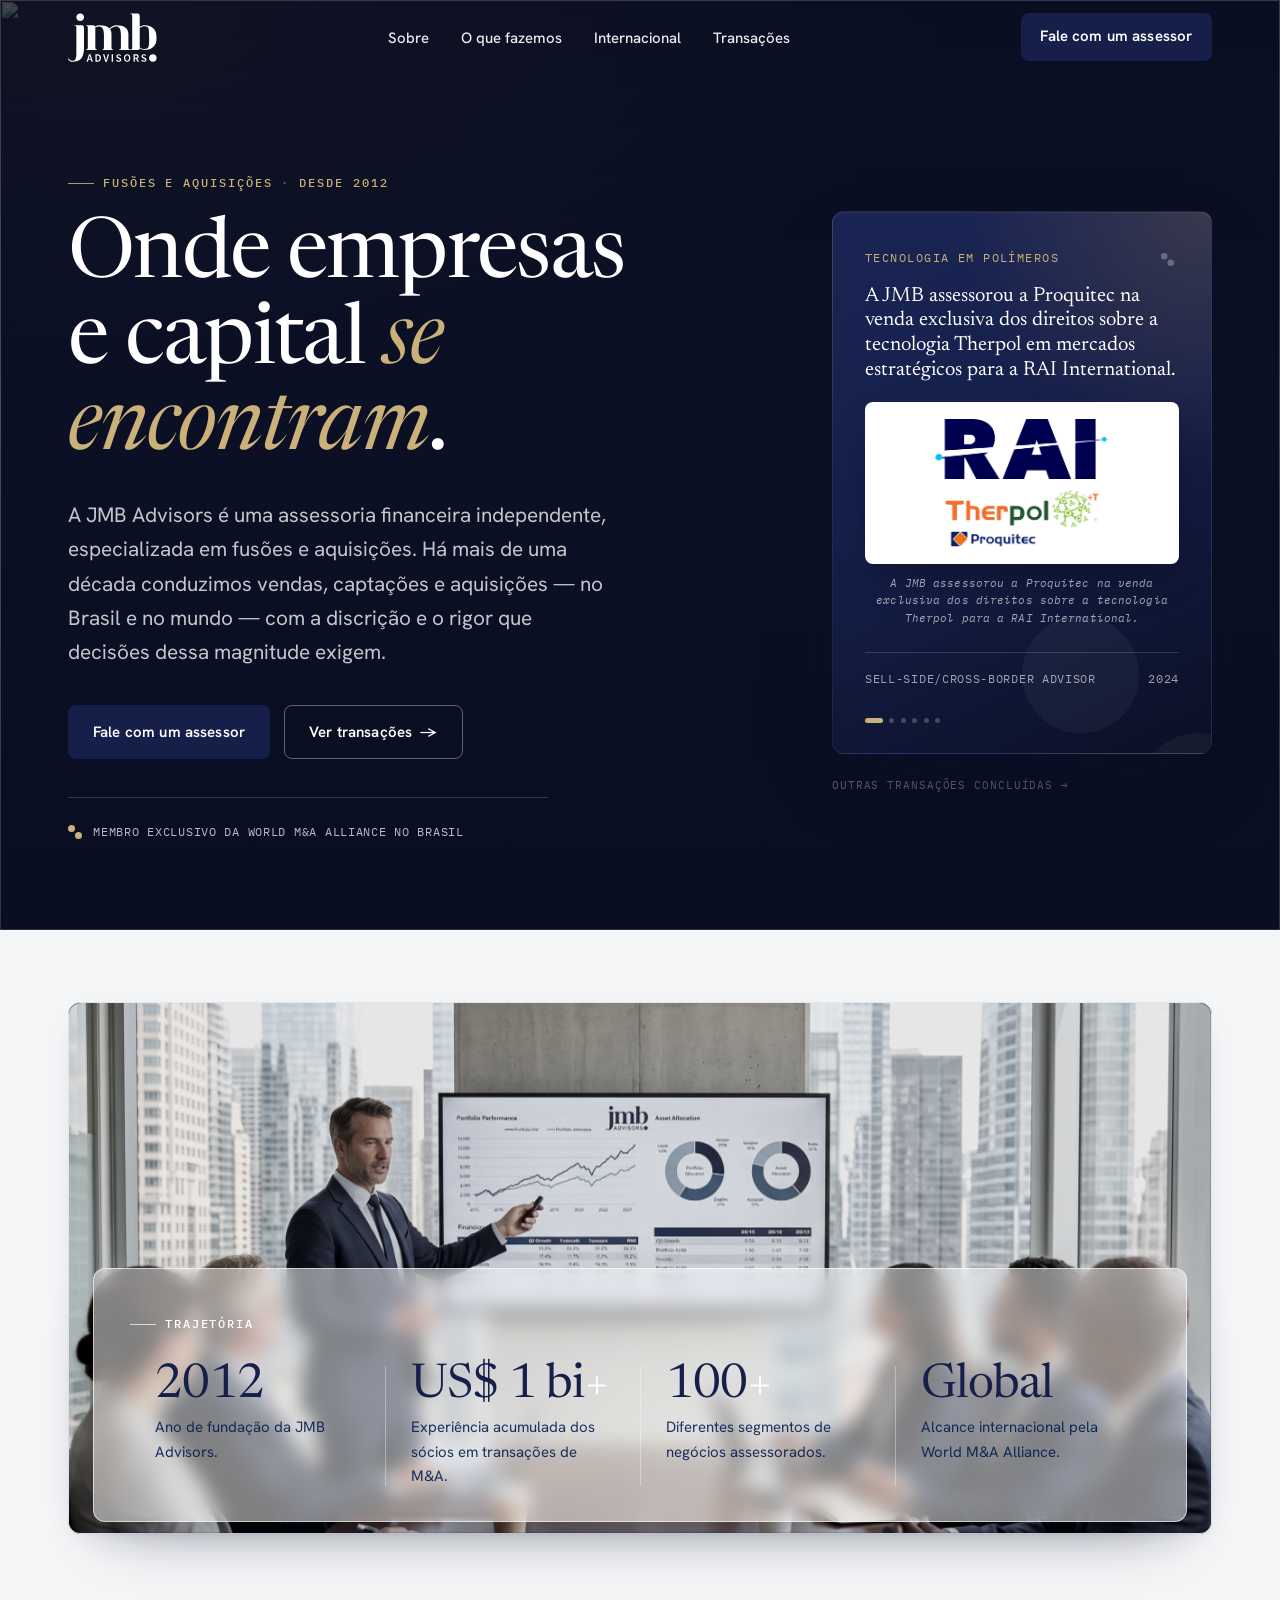
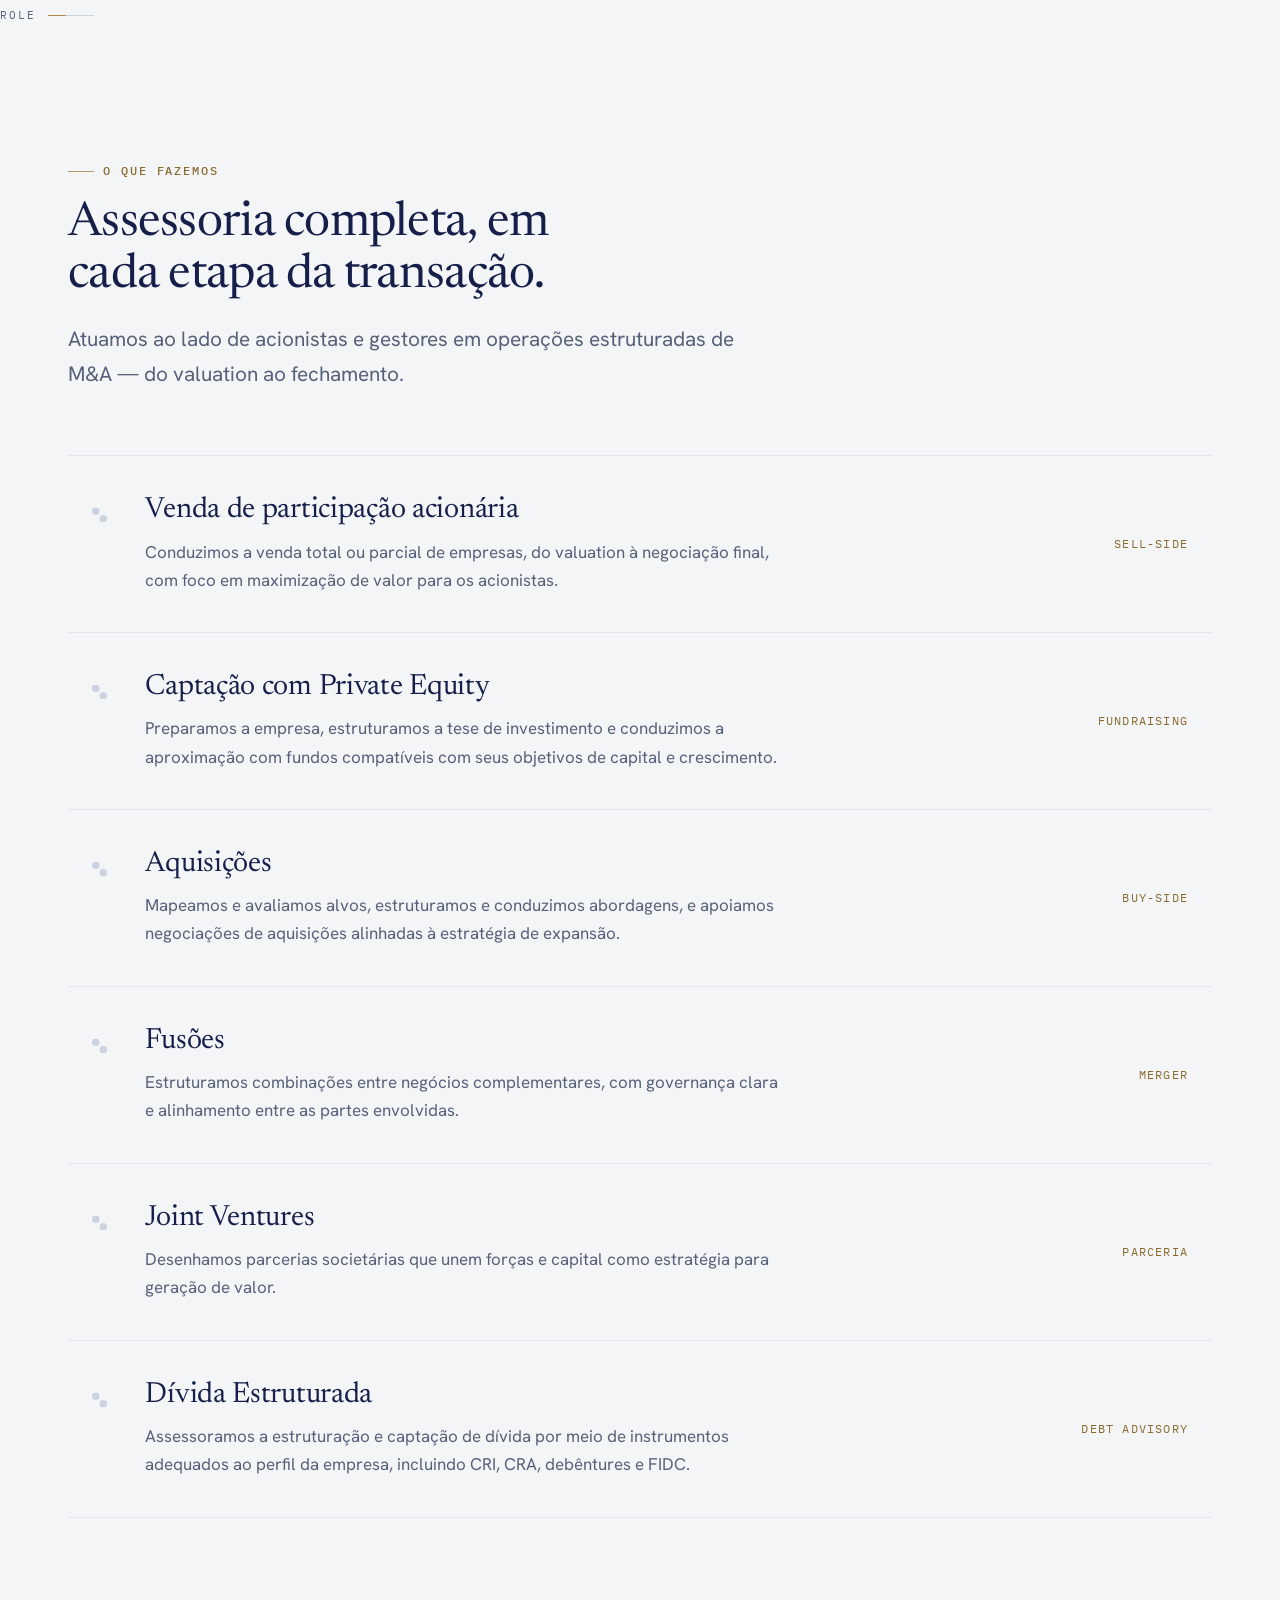
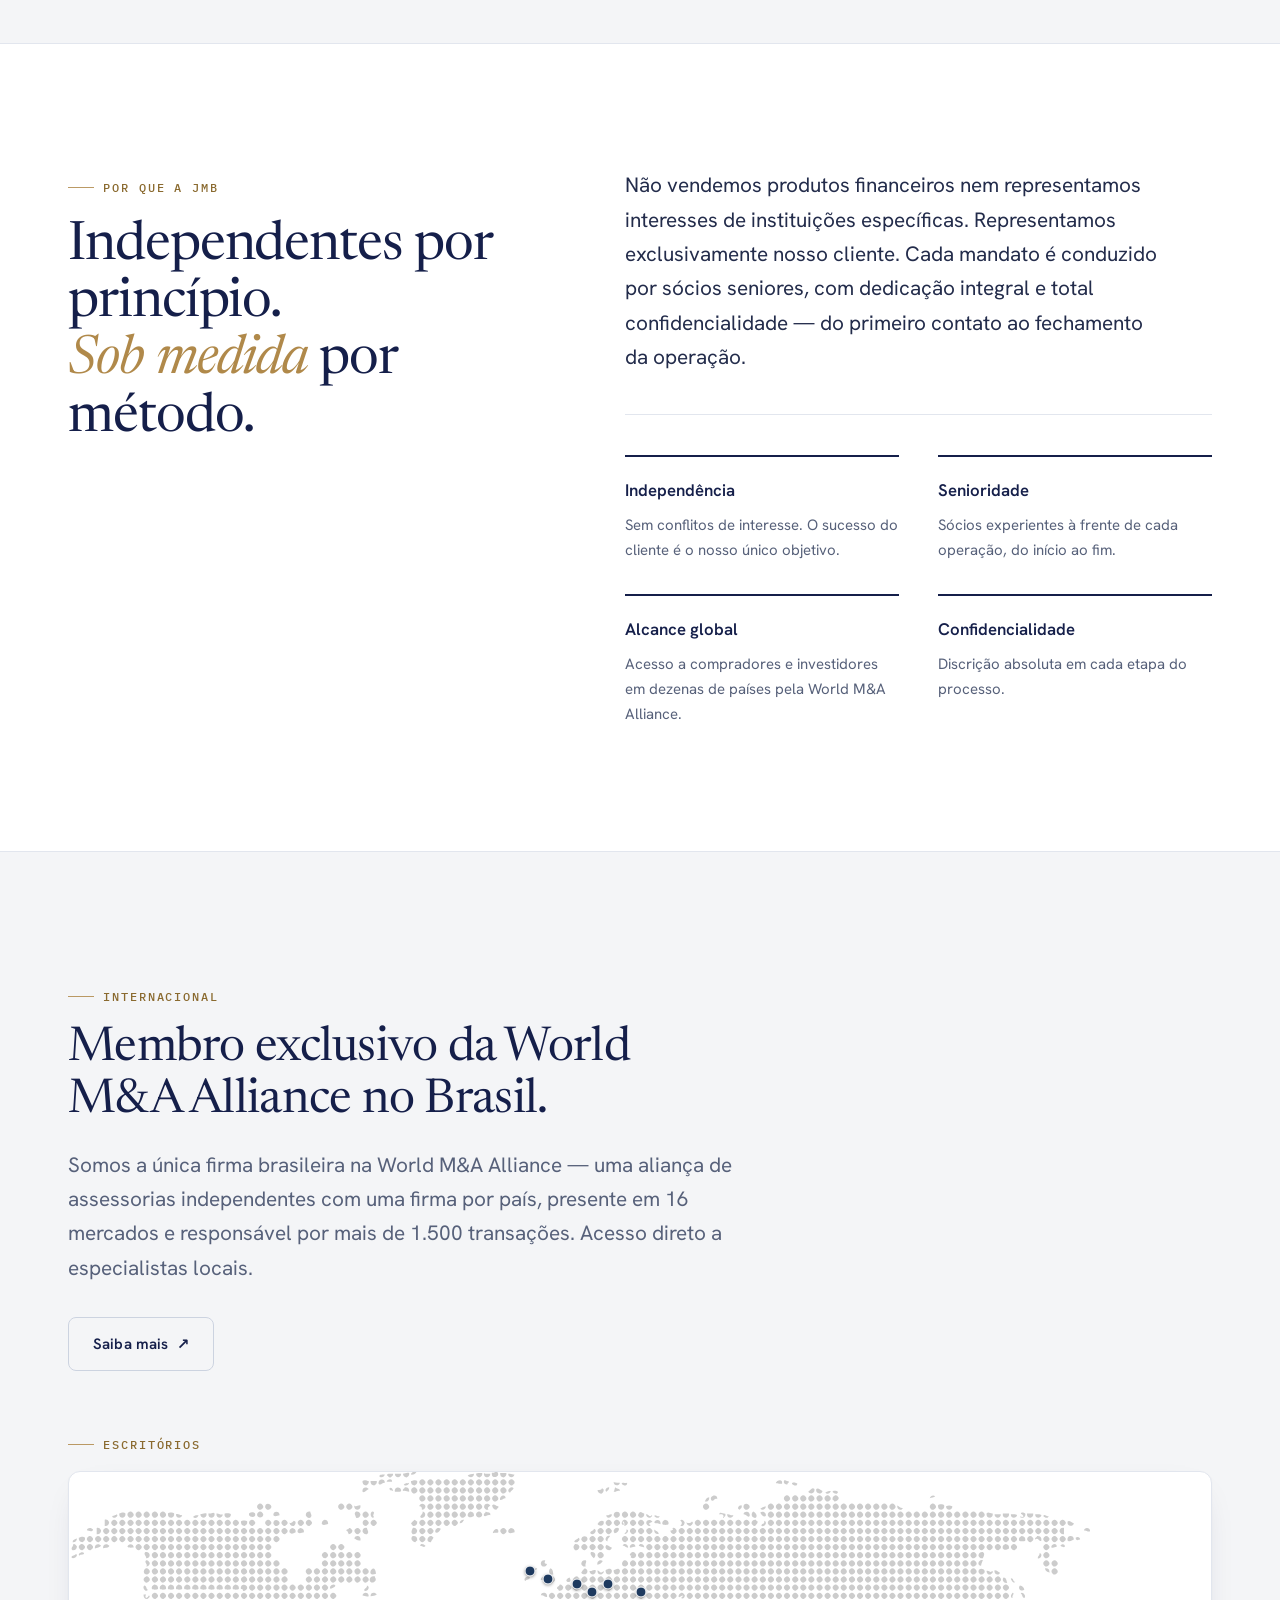
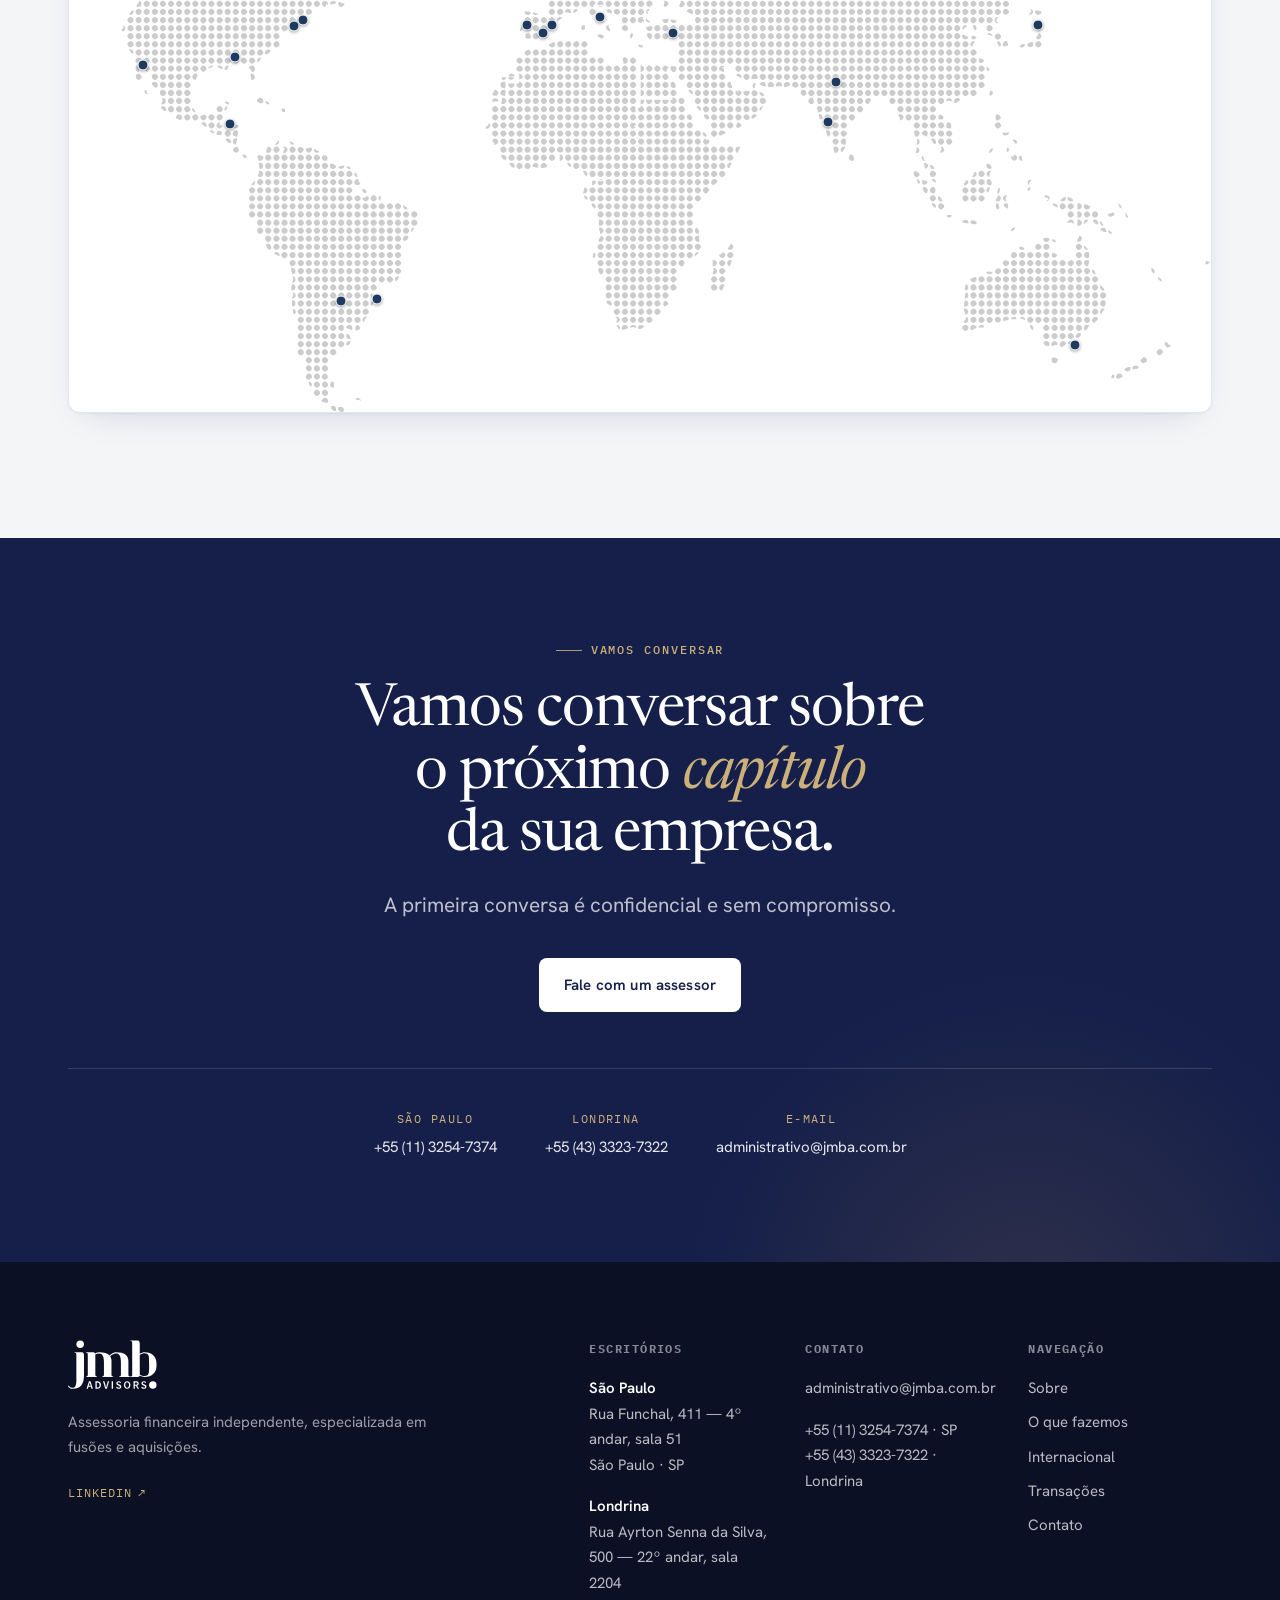
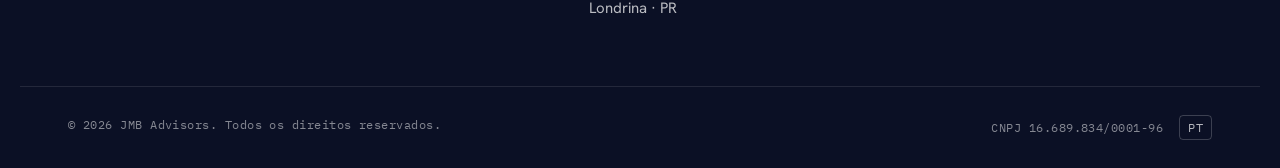
==== index.html @ 3e8dd944 "Corrige estrutura do carrossel de transações: layout vertical e dados restaurados - Remove classes d" ====
<!DOCTYPE html>
<html lang="pt-BR">
<head>
  <meta charset="UTF-8" />
  <meta name="viewport" content="width=device-width, initial-scale=1.0" />
  <title>JMB Advisors — Assessoria em fusões e aquisições</title>
  <meta name="description" content="Assessoria financeira independente especializada em fusões e aquisições. Desde 2012, conduzimos vendas, captações e aquisições no Brasil e no mundo. Membro exclusivo da World M&A Alliance no Brasil." />
  <meta name="theme-color" content="#151F4A" />

  <link rel="icon" href="assets/img/favicon.svg" type="image/svg+xml" />
  <link rel="alternate icon" href="assets/img/favicon.ico" />
  <link rel="apple-touch-icon" href="assets/img/logo-mark-192.png" />

  <meta property="og:type" content="website" />
  <meta property="og:title" content="JMB Advisors — Assessoria em fusões e aquisições" />
  <meta property="og:description" content="Assessoria financeira independente especializada em M&A. Desde 2012, no Brasil e no mundo." />
  <meta property="og:locale" content="pt_BR" />

  <link rel="preconnect" href="https://fonts.googleapis.com" />
  <link rel="preconnect" href="https://fonts.gstatic.com" crossorigin />
  <link href="https://fonts.googleapis.com/css2?family=Hanken+Grotesk:ital,wght@0,400;0,500;0,600;0,700;1,400&family=IBM+Plex+Mono:wght@400;500&family=Newsreader:ital,opsz,wght@0,6..72,400;0,6..72,500;1,6..72,400;1,6..72,500&display=swap" rel="stylesheet" />

  <link rel="stylesheet" href="assets/css/styles.css?v=47" />
</head>
<body id="top">
  <a class="skip-link" href="#conteudo">Pular para o conteúdo</a>

  <!-- Reusable brand SVGs -->
  <svg width="0" height="0" class="svg-sprite" aria-hidden="true" focusable="false">
    <symbol id="jmb-mark" viewBox="0 0 100 100">
      <circle cx="25" cy="25" r="25" fill="currentColor" />
      <circle cx="75" cy="75" r="25" fill="currentColor" />
    </symbol>
    <symbol id="jmb-wordmark" viewBox="0 90 1462 840">
      <g transform="scale(1,-1) translate(0,-960)" fill="currentColor">
        <path d="M1259.781 242.91c61.411 0 110.607 17.982 147.59 54.286 35.965 35.965 54.286 85.839 54.286 149.625 0 64.125-18.321 114.001-54.286 150.304-36.643 36.304-85.839 54.286-147.59 54.286-25.107 0-55.304-10.179-77.697-24.089v157.090c0 41.393-10.179 62.089-30.875 62.089h-121.804v-7.803c32.232 0 28.161-17.982 28.161-54.286v-478.733c0-6.447 0-12.553 0-17.643 0-7.125-0.339-13.232-1.018-18.321-2.036-12.214-8.482-18.321-27.482-18.321h-5.768c-32.232 0-28.161 17.982-28.161 54.286v201.537c0 95.679-67.179 143.518-201.875 143.518-25.786 0-52.929-9.161-80.75-27.821-9.161-6.786-18.661-14.929-27.821-24.768-32.571 35.286-89.572 52.929-170.661 52.929-22.393 0-45.804-7.125-69.893-21.036-5.089 13.911-13.571 21.036-25.447 21.036h-120.447v-8.143c32.232 0 28.161-17.982 28.161-54.286v-282.965c0-36.304 2.375-54.286-28.161-54.286v-7.803h180.161v7.803c-28.839 0-28.161 17.982-28.161 54.286v283.305c0 9.161-0.679 17.303-1.697 24.429 21.715 13.232 43.429 19.679 65.821 19.679 51.571 0 77.697-48.179 77.697-139.107v-188.304c0-36.304 1.697-54.286-28.161-54.286v-7.803h180.501v7.803c-30.197 0-28.161 17.982-28.161 54.286v201.537c0 32.232-6.107 54.965-21.036 75.661 3.393 4.411 12.214 13.911 22.732 21.715 25.786 19 49.197 27.143 76 27.143 51.571 0 77.697-43.429 77.697-139.107v-186.947c0-36.304 2.714-54.286-28.161-54.286v-7.803h310.108c14.25 0 25.786 10.179 28.161 23.75 22.732-14.25 52.929-24.429 78.036-24.429zM1259.781 634.447c33.589 0 56.321-11.197 68.197-40.715 6.107-16.625 9.161-146.911 9.161-146.911 0-84.822-3.053-130.625-9.161-146.911-11.875-29.518-34.607-40.715-68.197-40.715-23.071 0-53.268 11.197-77.697 26.465v322.323c24.429 15.268 54.625 26.465 77.697 26.465zM232.42 650.732h-125.197v-7.803c35.965 0 30.536-21.036 30.536-58.018v-401.376c-1.357-84.143-22.732-117.733-63.447-117.733-32.571 0-47.5 13.911-59.715 37.321l-14.589-7.125c13.911-30.875 39.018-46.482 74.983-46.482 63.447 0 110.947 17.982 142.161 54.286s46.821 96.697 46.821 173.375v307.394c0 42.071-10.518 66.161-31.554 66.161zM345.063 172.338l-39.357-120.786h21.715l9.5 32.571h40.715l9.5-32.571h22.393l-39.357 120.786h-25.107zM342.010 101.087l4.411 14.589c3.732 12.893 7.464 26.465 10.857 39.697h0.679c3.393-13.232 7.125-27.143 10.857-39.697l4.411-14.589h-31.215zM484.171 172.338h-32.232v-120.786h33.25c35.625 0 57.679 20.697 57.679 60.733s-21.715 60.054-58.697 60.054zM482.814 69.195h-9.5v85.839h9.5c24.429 0 38.339-12.893 38.339-42.411 0-29.857-13.911-43.429-38.339-43.429zM638.547 111.605c-3.732-13.571-6.447-25.447-10.518-39.357h-0.679c-4.071 13.911-6.786 25.786-10.857 39.357l-16.965 60.733h-22.732l37.661-120.786h25.107l37.321 120.786h-22.053l-16.286-60.733zM719.636 172.338h21.375v-120.786h-21.375v120.786zM853.654 118.052l-16.286 6.786c-9.839 4.071-19.339 7.464-19.339 16.965 0 8.821 7.464 14.25 19 14.25 10.179 0 18.321-3.732 26.125-10.179l10.857 13.571c-9.5 9.5-23.071 15.268-36.982 15.268-23.75 0-40.715-14.589-40.715-33.929 0-17.643 12.553-27.143 24.429-32.232l16.625-7.125c10.857-4.75 18.661-7.803 18.661-17.643 0-9.5-7.464-15.607-21.036-15.607-11.197 0-22.732 5.429-31.215 13.571l-12.553-14.589c11.536-11.197 27.143-17.643 43.429-17.643 27.143 0 43.429 16.286 43.429 35.625 0 17.643-10.179 26.803-24.429 32.911zM974.44 174.713c-31.215 0-53.268-23.071-53.268-62.089s21.715-63.107 53.268-63.107c31.554 0 53.268 24.089 53.268 63.107s-21.715 62.089-53.268 62.089zM974.44 68.177c-19 0-31.215 17.303-31.215 44.447 0 26.803 12.214 43.429 31.215 43.429s31.215-16.286 31.215-43.429c0-27.143-12.214-44.447-31.215-44.447zM1164.441 136.713c0 26.803-19.339 35.625-44.107 35.625h-40.715v-120.786h21.375v47.161h18.321l26.125-47.161h24.089l-28.839 50.215c14.25 5.429 23.75 16.286 23.75 34.947zM1117.959 116.016h-17.303v39.357h17.303c16.286 0 25.447-4.75 25.447-18.661s-8.821-20.697-25.447-20.697zM1267.923 118.052l-16.286 6.786c-9.839 4.071-19.339 7.464-19.339 16.965 0 8.821 7.464 14.25 19 14.25 10.179 0 18.321-3.732 26.125-10.179l10.857 13.571c-9.5 9.5-23.071 15.268-36.982 15.268-23.75 0-40.715-14.589-40.715-33.929 0-17.643 12.553-27.143 24.429-32.232l16.625-7.125c10.857-4.75 18.661-7.803 18.661-17.643 0-9.5-7.464-15.607-21.036-15.607-11.197 0-22.732 5.429-31.215 13.571l-12.553-14.589c11.536-11.197 27.143-17.643 43.429-17.643 27.143 0 43.429 16.286 43.429 35.625 0 17.643-10.179 26.803-24.429 32.911zM200.867 846.501c-17.982 0-32.911-6.107-45.125-18.661-12.214-12.214-18.321-27.143-18.321-44.786 0-17.303 6.107-32.232 18.321-44.447s27.143-18.661 45.125-18.661c17.303 0 32.232 6.107 44.786 18.661 12.214 12.214 18.661 27.143 18.661 44.447s-6.107 32.232-18.661 44.786c-12.553 12.553-27.482 18.661-44.786 18.661zM1398.549 176.070c-17.982 0-32.911-6.107-45.125-18.661-12.214-12.214-18.321-27.143-18.321-44.786 0-17.303 6.107-32.232 18.321-44.447s27.143-18.661 45.125-18.661c17.303 0 32.232 6.107 44.786 18.661 12.214 12.214 18.661 27.143 18.661 44.447s-6.107 32.232-18.661 44.786c-12.553 12.214-27.482 18.661-44.786 18.661z" />
      </g>
    </symbol>
  </svg>

  <!-- ============ HEADER ============ -->
  <header class="site-header site-header--on-photo" data-header>
    <div class="container site-header__inner">
      <a class="brand" href="#top" aria-label="JMB Advisors — início">
        <svg class="brand__wordmark" role="img" aria-label="JMB Advisors"><use href="#jmb-wordmark" /></svg>
      </a>

      <nav class="nav" aria-label="Navegação principal">
        <ul class="nav__list">
          <li><a href="#sobre">Sobre</a></li>
          <li><a href="#servicos">O que fazemos</a></li>
          <li><a href="#internacional">Internacional</a></li>
          <li><a href="transacoes.html">Transações</a></li>
        </ul>
      </nav>

      <div class="site-header__actions">
        <a class="btn btn--primary btn--sm" href="#contato">Fale com um assessor</a>
        <button class="menu-toggle" data-menu-toggle aria-expanded="false" aria-controls="mobile-nav" aria-label="Abrir menu">
          <span></span><span></span>
        </button>
      </div>
    </div>
  </header>

  <!-- ============ MOBILE NAV ============ -->
  <div class="mobile-nav" id="mobile-nav" data-mobile-nav hidden>
    <nav aria-label="Navegação móvel">
      <ul>
        <li><a href="#sobre">Sobre</a></li>
        <li><a href="#servicos">O que fazemos</a></li>
        <li><a href="#internacional">Internacional</a></li>
        <li><a href="transacoes.html">Transações</a></li>
        <li><a href="#contato">Contato</a></li>
      </ul>
      <a class="btn btn--primary" href="#contato" data-menu-close>Fale com um assessor</a>
    </nav>
  </div>

  <main id="conteudo">
    <!-- ============ HERO ============ -->
    <section class="hero">
      <div class="hero__intro">
        <div class="hero__intro-bg" aria-hidden="true">
          <img src="assets/img/Ponte.jpg" alt="" loading="eager" />
          <div class="hero__intro-scrim"></div>
        </div>
        <div class="container hero__inner">
        <div class="hero__copy">
          <p class="eyebrow reveal">Fusões e aquisições <span class="eyebrow__sep">·</span> desde 2012</p>
          <h1 class="hero__title reveal">Onde empresas e capital <em>se encontram</em>.</h1>
          <p class="hero__lede reveal">A JMB Advisors é uma assessoria financeira independente, especializada em fusões e aquisições. Há mais de uma década conduzimos vendas, captações e aquisições — no Brasil e no mundo — com a discrição e o rigor que decisões dessa magnitude exigem.</p>
          <div class="hero__actions reveal">
            <a class="btn btn--primary" href="#contato">Fale com um assessor</a>
            <a class="btn btn--ghost" href="transacoes.html">Ver transações <span class="btn__arrow" aria-hidden="true">→</span></a>
          </div>
          <p class="hero__proof reveal"><svg class="proof__mark" aria-hidden="true"><use href="#jmb-mark" /></svg> Membro exclusivo da World M&amp;A Alliance no Brasil</p>
        </div>

	<!-- ============ SLIDES DO CARROSEL ============ -->
        <div class="hero__tombstones reveal">
          <div class="hero-carousel" data-carousel>
            <svg class="hero-carousel__watermark" aria-hidden="true"><use href="#jmb-mark" /></svg>
            <div class="hero-carousel__viewport">

              <article class="tombstone hero-carousel__slide is-active">
                <p class="tombstone__sector">Tecnologia em Polímeros</p>
                <p class="tombstone__deal">A JMB assessorou a Proquitec na venda exclusiva dos direitos sobre a tecnologia Therpol em mercados estratégicos para a RAI International.</p>
                <div class="tombstone__logos">
                  <div class="tombstone__logo-slot">
                    <img src="assets/img/RAI.png" alt="RAI" loading="lazy" class="tombstone__logo-main">
                  </div>
                  <div class="tombstone__logo-slot">
                    <img src="assets/img/ProquitecTherpol.png" alt="Proquitec Therpol" loading="lazy" class="tombstone__logo-sub">
                  </div>
                </div>
                <p class="tombstone__caption">A JMB assessorou a Proquitec na venda exclusiva dos direitos sobre a tecnologia Therpol para a RAI International.</p>
                <div class="tombstone__foot">
                  <span class="tombstone__role">sell-side/cross-border advisor</span>
                  <span class="tombstone__year">2024</span>
                </div>
                <svg class="tombstone__seal" aria-hidden="true"><use href="#jmb-mark" /></svg>
              </article>

              <article class="tombstone hero-carousel__slide">
                <p class="tombstone__sector">Indústria de Saúde Animal</p>
                <p class="tombstone__deal">A JMB assessorou a Venco na venda de 100% de suas ações para multinacional estrangeira Dechra</p>
                <div class="tombstone__logos">
                  <div class="tombstone__logo-slot">
                    <img src="assets/img/Dechra.jpg" alt="Dechra" loading="lazy" class="tombstone__logo-main">
                  </div>
                  <div class="tombstone__logo-slot">
                    <img src="assets/img/Venco.jpg" alt="Venco" loading="lazy" class="tombstone__logo-sub">
                  </div>
                </div>
                <p class="tombstone__caption">A JMB assessorou a Venco na venda de 100% de suas ações para a Dechra.</p>
                <div class="tombstone__foot">
                  <span class="tombstone__role">sell-side/cross-border advisor</span>
                  <span class="tombstone__year">2023</span>
                </div>
                <svg class="tombstone__seal" aria-hidden="true"><use href="#jmb-mark" /></svg>
              </article>

              <article class="tombstone hero-carousel__slide">
                <p class="tombstone__sector">Revenda de Insumos Agrícolas</p>
                <p class="tombstone__deal">A JMB assessorou a Cultivar na venda de participação majoritária para Lavoro, holding de insumos agrícolas do fundo Pátria</p>
                <div class="tombstone__logos">
                  <div class="tombstone__logo-slot">
                    <img src="assets/img/Patria.jpg" alt="Pátria" loading="lazy" class="tombstone__logo-main">
                  </div>
                  <div class="tombstone__logo-slot">
                    <img src="assets/img/Cultivar.jpg" alt="Cultivar" loading="lazy" class="tombstone__logo-sub">
                  </div>
                </div>
                <p class="tombstone__caption">A JMB assessorou a Cultivar na venda de participação majoritária para o fundo Pátria.</p>
                <div class="tombstone__foot">
                  <span class="tombstone__role">sell-side advisor</span>
                  <span class="tombstone__year">2022</span>
                </div>
                <svg class="tombstone__seal" aria-hidden="true"><use href="#jmb-mark" /></svg>
              </article>

              <article class="tombstone hero-carousel__slide">
                <p class="tombstone__sector">Clínicas odontológicas</p>
                <p class="tombstone__deal">A JMB assessorou a Oralsin na venda de 100% de suas ações para holding de franquias do Grupo SMZTO</p>
                <div class="tombstone__logos">
                  <div class="tombstone__logo-slot">
                    <img src="assets/img/SMZTO.jpg" alt="SMZTO" loading="lazy" class="tombstone__logo-main">
                  </div>
                  <div class="tombstone__logo-slot">
                    <img src="assets/img/Oralsin.jpg" alt="Oralsin" loading="lazy" class="tombstone__logo-sub">
                  </div>
                </div>
                <p class="tombstone__caption">A JMB assessorou a Oralsin na venda de 100% de suas ações para o Grupo SMZTO.</p>
                <div class="tombstone__foot">
                  <span class="tombstone__role">sell-side advisor</span>
                  <span class="tombstone__year">2023</span>
                </div>
                <svg class="tombstone__seal" aria-hidden="true"><use href="#jmb-mark" /></svg>
              </article>

              <article class="tombstone hero-carousel__slide">
                <p class="tombstone__sector">Provedor de Internet</p>
                <p class="tombstone__deal">A JMB assessorou a Starnet na venda de 100% de suas ações para empresa Desktop, do fundo HIG</p>
                <div class="tombstone__logos">
                  <div class="tombstone__logo-slot">
                    <img src="assets/img/DesktopHIG.jpg" alt="DesktopHIG" loading="lazy" class="tombstone__logo-main">
                  </div>
                  <div class="tombstone__logo-slot">
                    <img src="assets/img/Starnet.jpg" alt="Starnet" loading="lazy" class="tombstone__logo-sub">
                  </div>
                </div>
                <p class="tombstone__caption">A JMB assessorou a Starnet na venda de 100% de suas ações para o fundo HIG.</p>
                <div class="tombstone__foot">
                  <span class="tombstone__role">sell-side advisor</span>
                  <span class="tombstone__year">2024</span>
                </div>
                <svg class="tombstone__seal" aria-hidden="true"><use href="#jmb-mark" /></svg>
              </article>
            </div>

	<!-- ============ DOTS SLIDES DO CARROSEL ============ -->
            <div class="hero-carousel__dots" data-carousel-dots aria-hidden="true">
              <span class="is-active"></span>
              <span></span>
              <span></span>
              <span></span>
              <span></span>
              <span></span>
            </div>
          </div>
          <a class="hero-carousel__link" href="transacoes.html">Outras transações concluídas <span aria-hidden="true">→</span></a>
        </div>
        </div>
      </div>

      <div class="container">
      <figure class="hero__photo reveal">
        <div class="hero__photo-frame">
          <img
            class="hero__photo-img"
            src="assets/img/jmb-dashboard-meeting-1200.jpg"
            srcset="assets/img/jmb-dashboard-meeting-1200.jpg 1200w, assets/img/jmb-dashboard-meeting.jpg 2528w"
            sizes="(max-width: 1240px) 100vw, 1240px"
            alt="Executivos em reunião apontando para dashboard com gráficos de performance e alocação de ativos"
            loading="eager"
            width="2528" height="1696"
          />
          <div class="hero__photo-scrim" aria-hidden="true"></div>
        </div>

        <div class="hero__stats-panel" id="credibilidade">
          <p class="eyebrow reveal">Trajetória</p>
          <dl class="stats__grid">
	    <div class="stat reveal">
              <dt class="stat__num">2012</dt>
              <dd class="stat__label">Ano de fundação da JMB Advisors.</dd>
            </div>
            <div class="stat reveal">
              <dt class="stat__num">US$ 1 bi<span class="stat__plus">+</span></dt>
              <dd class="stat__label">Experiência acumulada dos sócios em transações de M&amp;A.</dd>
            </div>            
            <div class="stat reveal">
              <dt class="stat__num">100<span class="stat__plus">+</span></dt>
              <dd class="stat__label">Diferentes segmentos de negócios assessorados.</dd>
            </div>
            <div class="stat reveal">
              <dt class="stat__num">Global</dt>
              <dd class="stat__label">Alcance internacional pela World M&amp;A Alliance.</dd>
            </div>
          </dl>
        </div>
      </figure>
      </div>

      <a class="hero__scroll" href="#credibilidade" aria-label="Rolar para baixo">
        <span>Role</span>
        <span class="hero__scroll-line" aria-hidden="true"></span>
      </a>
    </section>

    <!-- ============ SERVICES ============ -->
    <section class="section services" id="servicos">
      <div class="container">
        <header class="section__head reveal">
          <p class="eyebrow">O que fazemos</p>
          <h2 class="section__title">Assessoria completa, em cada etapa da transação.</h2>
          <p class="section__lede">Atuamos ao lado de acionistas e gestores em operações estruturadas de M&amp;A — do valuation ao fechamento.</p>
        </header>

        <ul class="services__list">
          <li class="service reveal">
            <svg class="service__mark" aria-hidden="true"><use href="#jmb-mark" /></svg>
            <div class="service__body">
              <h3 class="service__title">Venda de participação acionária</h3>
              <p class="service__desc">Conduzimos a venda total ou parcial de empresas, do valuation à negociação final, com foco em maximização de valor para os acionistas.</p>
            </div>
            <span class="service__tag">Sell-side</span>
          </li>
          <li class="service reveal">
            <svg class="service__mark" aria-hidden="true"><use href="#jmb-mark" /></svg>
            <div class="service__body">
              <h3 class="service__title">Captação com Private Equity</h3>
              <p class="service__desc">Preparamos a empresa, estruturamos a tese de investimento e conduzimos a aproximação com fundos compatíveis com seus objetivos de capital e crescimento.</p>
            </div>
            <span class="service__tag">Fundraising</span>
          </li>
          <li class="service reveal">
            <svg class="service__mark" aria-hidden="true"><use href="#jmb-mark" /></svg>
            <div class="service__body">
              <h3 class="service__title">Aquisições</h3>
              <p class="service__desc">Mapeamos e avaliamos alvos, estruturamos e conduzimos abordagens, e apoiamos negociações de aquisições alinhadas à estratégia de expansão.</p>
            </div>
            <span class="service__tag">Buy-side</span>
          </li>
          <li class="service reveal">
            <svg class="service__mark" aria-hidden="true"><use href="#jmb-mark" /></svg>
            <div class="service__body">
              <h3 class="service__title">Fusões</h3>
              <p class="service__desc">Estruturamos combinações entre negócios complementares, com governança clara e alinhamento entre as partes envolvidas.</p>
            </div>
            <span class="service__tag">Merger</span>
          </li>
          <li class="service reveal">
            <svg class="service__mark" aria-hidden="true"><use href="#jmb-mark" /></svg>
            <div class="service__body">
              <h3 class="service__title">Joint Ventures</h3>
              <p class="service__desc">Desenhamos parcerias societárias que unem forças e capital como estratégia para geração de valor.</p>
            </div>
            <span class="service__tag">Parceria</span>
          </li>
          <li class="service reveal">
            <svg class="service__mark" aria-hidden="true"><use href="#jmb-mark" /></svg>
            <div class="service__body">
              <h3 class="service__title">Dívida Estruturada</h3>
              <p class="service__desc">Assessoramos a estruturação e captação de dívida por meio de instrumentos adequados ao perfil da empresa, incluindo CRI, CRA, debêntures e FIDC.</p>
            </div>
            <span class="service__tag">Debt advisory</span>
          </li>
        </ul>
      </div>
    </section>

    <!-- ============ APPROACH / ABOUT ============ -->
    <section class="section approach" id="sobre">
      <div class="container approach__inner">
        <div class="approach__intro reveal">
          <p class="eyebrow">Por que a JMB</p>
          <h2 class="approach__statement">Independentes por princípio.<br /><em>Sob medida</em> por método.</h2>
        </div>
        <div class="approach__content">
          <p class="approach__lede reveal">Não vendemos produtos financeiros nem representamos interesses de instituições específicas. Representamos exclusivamente nosso cliente. Cada mandato é conduzido por sócios seniores, com dedicação integral e total confidencialidade — do primeiro contato ao fechamento da operação.</p>
          <ul class="pillars">
            <li class="pillar reveal">
              <h3 class="pillar__title">Independência</h3>
              <p class="pillar__desc">Sem conflitos de interesse. O sucesso do cliente é o nosso único objetivo.</p>
            </li>
            <li class="pillar reveal">
              <h3 class="pillar__title">Senioridade</h3>
              <p class="pillar__desc">Sócios experientes à frente de cada operação, do início ao fim.</p>
            </li>
            <li class="pillar reveal">
              <h3 class="pillar__title">Alcance global</h3>
              <p class="pillar__desc">Acesso a compradores e investidores em dezenas de países pela World M&amp;A Alliance.</p>
            </li>
            <li class="pillar reveal">
              <h3 class="pillar__title">Confidencialidade</h3>
              <p class="pillar__desc">Discrição absoluta em cada etapa do processo.</p>
            </li>
          </ul>
        </div>
      </div>
    </section>

    <!-- ============ INTERNATIONAL ============ -->
    <section class="section international" id="internacional">
      <div class="container">
        <div class="international__copy">
          <p class="eyebrow reveal">Internacional</p>
          <h2 class="section__title reveal">Membro exclusivo da World M&amp;A Alliance no Brasil.</h2>
          <p class="section__lede reveal">Somos a única firma brasileira na World M&amp;A Alliance — uma aliança de assessorias independentes com uma firma por país, presente em 16 mercados e responsável por mais de 1.500 transações. Acesso direto a especialistas locais.</p>
          <a class="btn btn--ghost reveal" href="https://world-ma.com/" target="_blank" rel="noopener">Saiba mais<span class="btn__arrow" aria-hidden="true">↗</span></a>
        </div>
        <p class="eyebrow international__map-label reveal">Escritórios</p>
        <div class="international__visual reveal">
          <div class="worldmap">
            <img class="worldmap__land" src="assets/img/world-map-base.svg" alt="Mapa-múndi com as localidades da World M&amp;A Alliance" width="566.4" height="268.5" loading="lazy" />
            <div class="worldmap__pin" style="left:88.065%;top:87.523%;" tabindex="0" aria-label="Melbourne, Austrália">
              <span class="worldmap__dot"></span>
              <span class="worldmap__tooltip" aria-hidden="true">Melbourne, Austrália</span>
            </div>
            <div class="worldmap__glow" style="left:88.065%;top:87.523%;width:6.86%;height:11.7%;" aria-hidden="true"></div>
            <div class="worldmap__pin" style="left:26.96%;top:79.106%;" tabindex="0" aria-label="São Paulo, Brasil">
              <span class="worldmap__dot"></span>
              <span class="worldmap__tooltip" aria-hidden="true">São Paulo, Brasil</span>
            </div>
            <div class="worldmap__glow" style="left:26.96%;top:79.106%;width:6.7%;height:15.74%;" aria-hidden="true"></div>
            <div class="worldmap__pin" style="left:23.782%;top:79.479%;" tabindex="0" aria-label="Londrina-PR, Brasil">
              <span class="worldmap__dot"></span>
              <span class="worldmap__tooltip" aria-hidden="true">Londrina-PR, Brasil</span>
            </div>
            <div class="worldmap__glow" style="left:23.782%;top:79.479%;width:6.7%;height:15.74%;" aria-hidden="true"></div>
            <div class="worldmap__pin" style="left:44.527%;top:20.819%;" tabindex="0" aria-label="Paris, França">
              <span class="worldmap__dot"></span>
              <span class="worldmap__tooltip" aria-hidden="true">Paris, França</span>
            </div>
            <div class="worldmap__glow" style="left:44.527%;top:20.819%;width:2.65%;height:5.59%;" aria-hidden="true"></div>
            <div class="worldmap__pin" style="left:47.21%;top:20.819%;" tabindex="0" aria-label="Hamburgo, Alemanha">
              <span class="worldmap__dot"></span>
              <span class="worldmap__tooltip" aria-hidden="true">Hamburgo, Alemanha</span>
            </div>
            <div class="worldmap__glow" style="left:47.21%;top:20.819%;width:2.65%;height:5.59%;" aria-hidden="true"></div>
            <div class="worldmap__pin" style="left:66.419%;top:46.331%;" tabindex="0" aria-label="Mumbai, Índia">
              <span class="worldmap__dot"></span>
              <span class="worldmap__tooltip" aria-hidden="true">Mumbai, Índia</span>
            </div>
            <div class="worldmap__glow" style="left:66.419%;top:46.331%;width:4.86%;height:11.7%;" aria-hidden="true"></div>
            <div class="worldmap__pin" style="left:67.126%;top:38.845%;" tabindex="0" aria-label="Nova Délhi, Índia">
              <span class="worldmap__dot"></span>
              <span class="worldmap__tooltip" aria-hidden="true">Nova Délhi, Índia</span>
            </div>
            <div class="worldmap__glow" style="left:67.126%;top:38.845%;width:4.86%;height:11.7%;" aria-hidden="true"></div>
            <div class="worldmap__pin" style="left:40.378%;top:18.399%;" tabindex="0" aria-label="Dublin, Irlanda">
              <span class="worldmap__dot"></span>
              <span class="worldmap__tooltip" aria-hidden="true">Dublin, Irlanda</span>
            </div>
            <div class="worldmap__glow" style="left:40.378%;top:18.399%;width:2.65%;height:5.59%;" aria-hidden="true"></div>
            <div class="worldmap__pin" style="left:46.504%;top:26.853%;" tabindex="0" aria-label="Milão, Itália">
              <span class="worldmap__dot"></span>
              <span class="worldmap__tooltip" aria-hidden="true">Milão, Itália</span>
            </div>
            <div class="worldmap__glow" style="left:46.504%;top:26.853%;width:2.65%;height:5.59%;" aria-hidden="true"></div>
            <div class="worldmap__pin" style="left:84.834%;top:28.343%;" tabindex="0" aria-label="Tóquio, Japão">
              <span class="worldmap__dot"></span>
              <span class="worldmap__tooltip" aria-hidden="true">Tóquio, Japão</span>
            </div>
            <div class="worldmap__glow" style="left:84.834%;top:28.343%;width:2.85%;height:5.85%;" aria-hidden="true"></div>
            <div class="worldmap__pin" style="left:14.107%;top:46.667%;" tabindex="0" aria-label="Cidade do México, México">
              <span class="worldmap__dot"></span>
              <span class="worldmap__tooltip" aria-hidden="true">Cidade do México, México</span>
            </div>
            <div class="worldmap__glow" style="left:14.107%;top:46.667%;width:5.07%;height:7.35%;" aria-hidden="true"></div>
            <div class="worldmap__pin" style="left:50.053%;top:22.346%;" tabindex="0" aria-label="Varsóvia, Polônia">
              <span class="worldmap__dot"></span>
              <span class="worldmap__tooltip" aria-hidden="true">Varsóvia, Polônia</span>
            </div>
            <div class="worldmap__glow" style="left:50.053%;top:22.346%;width:2.65%;height:5.59%;" aria-hidden="true"></div>
            <div class="worldmap__pin" style="left:40.095%;top:28.343%;" tabindex="0" aria-label="Lisboa, Portugal">
              <span class="worldmap__dot"></span>
              <span class="worldmap__tooltip" aria-hidden="true">Lisboa, Portugal</span>
            </div>
            <div class="worldmap__glow" style="left:40.095%;top:28.343%;width:2.65%;height:5.59%;" aria-hidden="true"></div>
            <div class="worldmap__pin" style="left:41.525%;top:29.832%;" tabindex="0" aria-label="Madrid, Espanha">
              <span class="worldmap__dot"></span>
              <span class="worldmap__tooltip" aria-hidden="true">Madrid, Espanha</span>
            </div>
            <div class="worldmap__glow" style="left:41.525%;top:29.832%;width:2.65%;height:5.59%;" aria-hidden="true"></div>
            <div class="worldmap__pin" style="left:42.32%;top:28.343%;" tabindex="0" aria-label="Barcelona, Espanha">
              <span class="worldmap__dot"></span>
              <span class="worldmap__tooltip" aria-hidden="true">Barcelona, Espanha</span>
            </div>
            <div class="worldmap__glow" style="left:42.32%;top:28.343%;width:2.65%;height:5.59%;" aria-hidden="true"></div>
            <div class="worldmap__pin" style="left:45.798%;top:22.346%;" tabindex="0" aria-label="’s-Hertogenbosch, Holanda">
              <span class="worldmap__dot"></span>
              <span class="worldmap__tooltip" aria-hidden="true">’s-Hertogenbosch, Holanda</span>
            </div>
            <div class="worldmap__glow" style="left:45.798%;top:22.346%;width:2.65%;height:5.59%;" aria-hidden="true"></div>
            <div class="worldmap__pin" style="left:52.895%;top:29.832%;" tabindex="0" aria-label="Istambul, Turquia">
              <span class="worldmap__dot"></span>
              <span class="worldmap__tooltip" aria-hidden="true">Istambul, Turquia</span>
            </div>
            <div class="worldmap__glow" style="left:52.895%;top:29.832%;width:3.15%;height:5.59%;" aria-hidden="true"></div>
            <div class="worldmap__pin" style="left:41.967%;top:19.888%;" tabindex="0" aria-label="Londres, Reino Unido">
              <span class="worldmap__dot"></span>
              <span class="worldmap__tooltip" aria-hidden="true">Londres, Reino Unido</span>
            </div>
            <div class="worldmap__glow" style="left:41.967%;top:19.888%;width:2.65%;height:5.59%;" aria-hidden="true"></div>
            <div class="worldmap__pin" style="left:14.495%;top:34.339%;" tabindex="0" aria-label="Houston, Estados Unidos">
              <span class="worldmap__dot"></span>
              <span class="worldmap__tooltip" aria-hidden="true">Houston, Estados Unidos</span>
            </div>
            <div class="worldmap__glow" style="left:14.495%;top:34.339%;width:9.69%;height:10.05%;" aria-hidden="true"></div>
            <div class="worldmap__pin" style="left:6.48%;top:35.829%;" tabindex="0" aria-label="San Diego, Estados Unidos">
              <span class="worldmap__dot"></span>
              <span class="worldmap__tooltip" aria-hidden="true">San Diego, Estados Unidos</span>
            </div>
            <div class="worldmap__glow" style="left:6.48%;top:35.829%;width:9.69%;height:10.05%;" aria-hidden="true"></div>
            <div class="worldmap__pin" style="left:19.721%;top:28.492%;" tabindex="0" aria-label="Washington, Estados Unidos">
              <span class="worldmap__dot"></span>
              <span class="worldmap__tooltip" aria-hidden="true">Washington, Estados Unidos</span>
            </div>
            <div class="worldmap__glow" style="left:19.721%;top:28.492%;width:9.69%;height:10.05%;" aria-hidden="true"></div>
            <div class="worldmap__pin" style="left:20.498%;top:27.523%;" tabindex="0" aria-label="Nova York, Estados Unidos">
              <span class="worldmap__dot"></span>
              <span class="worldmap__tooltip" aria-hidden="true">Nova York, Estados Unidos</span>
            </div>
            <div class="worldmap__glow" style="left:20.498%;top:27.523%;width:9.69%;height:10.05%;" aria-hidden="true"></div>
          </div>
        </div>
      </div>
    </section>

    <!-- ============ CTA ============ -->
    <section class="cta" id="contato">
      <div class="container cta__inner">
        <p class="eyebrow eyebrow--light reveal">Vamos conversar</p>
        <h2 class="cta__title reveal">Vamos conversar sobre o próximo <em>capítulo</em> da sua empresa.</h2>
        <p class="cta__lede reveal">A primeira conversa é confidencial e sem compromisso.</p>
        <a class="btn btn--light reveal" href="mailto:administrativo@jmba.com.br">Fale com um assessor</a>

        <ul class="cta__contacts reveal">
          <li>
            <span class="cta__city">São Paulo</span>
            <a href="tel:+551132547374">+55 (11) 3254-7374</a>
          </li>
          <li>
            <span class="cta__city">Londrina</span>
            <a href="tel:+554333237322">+55 (43) 3323-7322</a>
          </li>
          <li>
            <span class="cta__city">E-mail</span>
            <a href="mailto:administrativo@jmba.com.br">administrativo@jmba.com.br</a>
          </li>
        </ul>
      </div>
    </section>
  </main>

  <!-- ============ FOOTER ============ -->
  <footer class="site-footer">
    <div class="container site-footer__inner">
      <div class="site-footer__brand">
        <svg class="footer__wordmark" role="img" aria-label="JMB Advisors"><use href="#jmb-wordmark" /></svg>
        <p class="site-footer__tag">Assessoria financeira independente, especializada em fusões e aquisições.</p>
        <a class="site-footer__linkedin" href="https://www.linkedin.com/company/jmb-advisors/" target="_blank" rel="noopener">
          LinkedIn <span aria-hidden="true">↗</span>
        </a>
      </div>

      <div class="site-footer__cols">
        <div class="footer-col">
          <h3 class="footer-col__title">Escritórios</h3>
          <address class="footer-col__body">
            <p><strong>São Paulo</strong><br />Rua Funchal, 411 — 4º andar, sala 51<br />São Paulo · SP</p>
            <p><strong>Londrina</strong><br />Rua Ayrton Senna da Silva, 500 — 22º andar, sala 2204<br />Londrina · PR</p>
          </address>
        </div>
        <div class="footer-col">
          <h3 class="footer-col__title">Contato</h3>
          <div class="footer-col__body">
            <p><a href="mailto:administrativo@jmba.com.br">administrativo@jmba.com.br</a></p>
            <p><a href="tel:+551132547374">+55 (11) 3254-7374</a> · SP<br /><a href="tel:+554333237322">+55 (43) 3323-7322</a> · Londrina</p>
          </div>
        </div>
        <div class="footer-col">
          <h3 class="footer-col__title">Navegação</h3>
          <ul class="footer-col__body footer-nav">
            <li><a href="#sobre">Sobre</a></li>
            <li><a href="#servicos">O que fazemos</a></li>
            <li><a href="#internacional">Internacional</a></li>
            <li><a href="transacoes.html">Transações</a></li>
            <li><a href="#contato">Contato</a></li>
          </ul>
        </div>
      </div>
    </div>

    <div class="container site-footer__bottom">
      <p>© 2026 JMB Advisors. Todos os direitos reservados.</p>
      <p class="site-footer__meta">CNPJ 16.689.834/0001-96 <span class="lang">PT</span></p>
    </div>
  </footer>

  <script src="assets/js/main.js?v=5" defer></script>
</body>
</html>
---- assets/css/styles.css ----
/* =====================================================================
   JMB Advisors — 2026 redesign
   Design language: light & sophisticated · navy anchor · restrained brass
   Type: Newsreader (display serif) · Hanken Grotesk (sans) · IBM Plex Mono
   ===================================================================== */

/* ---------- Tokens ---------- */
:root {
  --ink: #151f4a;        /* brand navy */
  --ink-soft: #232c4b;   /* body text */
  --midnight: #0b1025;   /* deepest navy */
  --paper: #f4f5f7;      /* page background */
  --surface: #ffffff;    /* cards / bands */
  --mist: #e2e6ee;       /* hairlines */
  --mist-strong: #ccd3e0;
  --slate: #57617a;      /* secondary text */
  --brass: #b0894a;      /* accent — decorative (lines, dots, hover) */
  --brass-text: #8a6a2f; /* accent for small text on light — AA compliant */
  --brass-tint: #cbb07a; /* accent on dark backgrounds */

  --font-display: "Newsreader", Georgia, "Times New Roman", serif;
  --font-sans: "Hanken Grotesk", system-ui, -apple-system, Segoe UI, Roboto, sans-serif;
  --font-mono: "IBM Plex Mono", ui-monospace, "SFMono-Regular", Menlo, monospace;

  --fs-hero: clamp(2.6rem, 1.35rem + 5vw, 5.25rem);
  --fs-h2: clamp(1.9rem, 1.2rem + 2.4vw, 3rem);
  --fs-h3: 1.375rem;
  --fs-lede: clamp(1.1rem, 1.02rem + 0.5vw, 1.3rem);
  --fs-body: 1.0625rem;
  --fs-sm: 0.9375rem;
  --fs-label: 0.75rem;

  --container: 1240px;
  --pad-inline: clamp(1.25rem, 0.5rem + 3.5vw, 3rem);
  --space-section: clamp(4.5rem, 3rem + 6vw, 8rem);

  --radius-card: 12px;
  --radius-btn: 8px;
  --header-h: 74px;

  --ease: cubic-bezier(0.22, 0.61, 0.36, 1);
  --shadow-card: 0 1px 2px rgba(21, 31, 74, 0.04), 0 12px 34px -18px rgba(21, 31, 74, 0.22);
}

/* ---------- Reset & base ---------- */
*, *::before, *::after { box-sizing: border-box; }
* { margin: 0; }

html { -webkit-text-size-adjust: 100%; scroll-behavior: smooth; }

body {
  font-family: var(--font-sans);
  font-size: var(--fs-body);
  line-height: 1.65;
  color: var(--ink-soft);
  background: var(--paper);
  -webkit-font-smoothing: antialiased;
  text-rendering: optimizeLegibility;
  overflow-x: clip;
}

img, svg { display: block; max-width: 100%; }
a { color: inherit; text-decoration: none; }
ul, ol { list-style: none; padding: 0; }
button { font: inherit; color: inherit; cursor: pointer; background: none; border: none; }
:focus-visible { outline: 2px solid var(--brass); outline-offset: 3px; border-radius: 2px; }
::selection { background: var(--ink); color: #fff; }

.svg-sprite { position: absolute; width: 0; height: 0; overflow: hidden; }

.skip-link {
  position: fixed; top: -100px; left: 1rem; z-index: 200;
  background: var(--ink); color: #fff; padding: 0.7rem 1.1rem;
  border-radius: var(--radius-btn); font-size: var(--fs-sm);
  transition: top 0.2s var(--ease);
}
.skip-link:focus { top: 1rem; }

/* ---------- Layout ---------- */
.container {
  width: 100%;
  max-width: var(--container);
  margin-inline: auto;
  padding-inline: var(--pad-inline);
}
.section { padding-block: var(--space-section); }

/* ---------- Typography helpers ---------- */
.eyebrow {
  font-family: var(--font-mono);
  font-size: var(--fs-label);
  font-weight: 500;
  letter-spacing: 0.16em;
  text-transform: uppercase;
  color: var(--brass-text);
  display: inline-flex;
  align-items: center;
  gap: 0.75em;
}
.eyebrow::before {
  content: "";
  width: 26px; height: 1px;
  background: var(--brass);
  display: inline-block;
  opacity: 0.85;
}
.eyebrow--light { color: var(--brass-tint); }
.eyebrow--light::before { background: var(--brass-tint); }
.eyebrow__sep { opacity: 0.5; }

.section__head { max-width: 46rem; margin-bottom: clamp(2.5rem, 5vw, 4rem); }
.section__title {
  font-family: var(--font-display);
  font-weight: 400;
  font-size: var(--fs-h2);
  line-height: 1.08;
  letter-spacing: -0.015em;
  color: var(--ink);
  margin-top: 1.1rem;
  text-wrap: balance;
}
.section__title em { font-style: italic; color: var(--brass); }
.section__lede {
  font-size: var(--fs-lede);
  color: var(--slate);
  margin-top: 1.25rem;
  max-width: 42rem;
  text-wrap: pretty;
}
.section__head--split {
  display: flex; justify-content: space-between; align-items: flex-end;
  gap: 2rem; max-width: none;
}
.section__note {
  font-family: var(--font-mono);
  font-size: var(--fs-label);
  color: var(--slate);
  max-width: 18rem;
  line-height: 1.6;
  padding-left: 1rem;
  border-left: 2px solid var(--mist-strong);
}

/* ---------- Buttons ---------- */
.btn {
  --btn-bg: var(--ink);
  --btn-fg: #fff;
  display: inline-flex; align-items: center; gap: 0.55em;
  font-family: var(--font-sans);
  font-size: var(--fs-sm);
  font-weight: 600;
  letter-spacing: 0.01em;
  padding: 0.85rem 1.5rem;
  border-radius: var(--radius-btn);
  background: var(--btn-bg);
  color: var(--btn-fg);
  border: 1px solid transparent;
  transition: transform 0.35s var(--ease), background 0.3s var(--ease),
              box-shadow 0.35s var(--ease), color 0.3s var(--ease), border-color 0.3s var(--ease);
  will-change: transform;
}
.btn--sm { padding: 0.65rem 1.15rem; }
.btn--primary:hover { background: #1d2a63; transform: translateY(-2px); box-shadow: 0 14px 30px -14px rgba(21, 31, 74, 0.55); }
.btn--ghost {
  background: transparent; color: var(--ink);
  border-color: var(--mist-strong);
}
.btn--ghost:hover { border-color: var(--ink); transform: translateY(-2px); }
.btn--light { --btn-bg: #fff; --btn-fg: var(--ink); }
.btn--light:hover { background: var(--brass-tint); transform: translateY(-2px); }
.btn__arrow { transition: transform 0.35s var(--ease); }
.btn:hover .btn__arrow { transform: translateX(4px); }

/* ---------- Header ---------- */
.site-header {
  position: fixed; inset: 0 0 auto 0; z-index: 100;
  transition: background 0.4s var(--ease), box-shadow 0.4s var(--ease), border-color 0.4s var(--ease);
  border-bottom: 1px solid transparent;
}
.site-header.is-scrolled {
  background: rgba(244, 245, 247, 0.82);
  backdrop-filter: saturate(1.4) blur(14px);
  -webkit-backdrop-filter: saturate(1.4) blur(14px);
  border-bottom-color: var(--mist);
}
/* Light type while the header floats over the hero photo band, unscrolled */
.site-header--on-photo:not(.is-scrolled) .brand { color: #fff; }
.site-header--on-photo:not(.is-scrolled) .nav__list a { color: rgba(255, 255, 255, 0.92); }
.site-header--on-photo:not(.is-scrolled) .nav__list a:hover { color: var(--brass-tint); }
.site-header--on-photo:not(.is-scrolled) .nav__list a::after { background: var(--brass-tint); }
.site-header--on-photo:not(.is-scrolled) .menu-toggle span { background: #fff; }
.site-header__inner {
  display: flex; align-items: center; justify-content: space-between;
  gap: 1.5rem; height: var(--header-h);
}
.brand { color: var(--ink); display: inline-flex; align-items: center; }
.brand__wordmark { height: 30px; aspect-ratio: 1462 / 840; width: auto; transition: opacity 0.2s var(--ease); }
@media (min-width: 821px) {
  .brand__wordmark { height: 51px; } /* +70% on desktop; mobile/tablet keep 30px */
}
.brand:hover { opacity: 0.78; }

.nav__list { display: flex; gap: clamp(1.25rem, 2.5vw, 2.5rem); }
.nav__list a {
  position: relative;
  font-size: var(--fs-sm);
  font-weight: 500;
  color: var(--ink);
  padding-block: 0.4rem;
  transition: color 0.25s var(--ease);
}
.nav__list a::after {
  content: ""; position: absolute; left: 0; bottom: 0;
  width: 100%; height: 1.5px; background: var(--brass);
  transform: scaleX(0); transform-origin: left; transition: transform 0.3s var(--ease);
}
.nav__list a:hover { color: var(--brass); }
.nav__list a:hover::after { transform: scaleX(1); }

.site-header__actions { display: flex; align-items: center; gap: 1rem; }

.menu-toggle { display: none; width: 42px; height: 42px; position: relative; }
.menu-toggle span {
  position: absolute; left: 9px; right: 9px; height: 1.5px; background: var(--ink);
  transition: transform 0.3s var(--ease), opacity 0.3s var(--ease);
}
.menu-toggle span:nth-child(1) { top: 16px; }
.menu-toggle span:nth-child(2) { bottom: 16px; }
.menu-toggle[aria-expanded="true"] span:nth-child(1) { transform: translateY(4.5px) rotate(45deg); }
.menu-toggle[aria-expanded="true"] span:nth-child(2) { transform: translateY(-4.5px) rotate(-45deg); }

/* ---------- Mobile nav ---------- */
.mobile-nav {
  position: fixed; inset: 0; z-index: 90;
  background: var(--paper);
  padding: calc(var(--header-h) + 2rem) var(--pad-inline) 2rem;
  display: flex; flex-direction: column;
  opacity: 0; transform: translateY(-8px); pointer-events: none;
  transition: opacity 0.3s var(--ease), transform 0.3s var(--ease);
}
.mobile-nav[hidden] { display: none; }
.mobile-nav.is-open { opacity: 1; transform: none; pointer-events: auto; }
.mobile-nav ul { display: flex; flex-direction: column; gap: 0.25rem; margin-bottom: 2rem; }
.mobile-nav ul a {
  font-family: var(--font-display);
  font-size: 1.9rem; color: var(--ink);
  padding: 0.7rem 0; display: block;
  border-bottom: 1px solid var(--mist);
}
.mobile-nav .btn { align-self: flex-start; }

/* ---------- Hero ---------- */
.hero {
  position: relative;
  padding-bottom: clamp(3.5rem, 7vw, 6rem);
}

/* Full-bleed photo band behind the headline + carousel */
.hero__intro {
  position: relative;
  overflow: hidden;
  padding-top: calc(var(--header-h) + clamp(2.5rem, 7vw, 6rem));
  padding-bottom: clamp(3rem, 7vw, 5.5rem);
}
.hero__intro-bg { position: absolute; inset: 0; z-index: 0; background: var(--midnight); }
.hero__intro-bg img {
  width: 100%; height: 100%;
  object-fit: cover; object-position: 50% 30%;
}
.hero__intro-scrim {
  position: absolute; inset: 0;
  background:
    linear-gradient(180deg, rgba(9, 13, 33, 0.75) 0%, rgba(11, 16, 37, 0.65) 45%, rgba(9, 13, 33, 0.80) 100%),
    radial-gradient(120% 70% at 8% 0%, rgba(176, 137, 74, 0.16), transparent 55%);
}
.hero__intro .hero__inner { position: relative; z-index: 1; }
.hero__intro .eyebrow { color: var(--brass-tint); }
.hero__intro .eyebrow::before { background: var(--brass-tint); }
.hero__intro .hero__title { color: #fff; }
.hero__intro .hero__title em { color: var(--brass-tint); }
.hero__intro .hero__lede { color: rgba(255, 255, 255, 0.76); }
.hero__intro .hero__proof { color: rgba(255, 255, 255, 0.72); border-top-color: rgba(255, 255, 255, 0.18); }
.hero__intro .proof__mark { color: var(--brass-tint); }
.hero__intro .btn--ghost { color: #fff; border-color: rgba(255, 255, 255, 0.35); }
.hero__intro .btn--ghost:hover { border-color: #fff; }

.hero__inner {
  display: grid;
  grid-template-columns: minmax(0, 1fr);
  gap: clamp(2.5rem, 6vw, 4rem);
  align-items: center;
}
@media (min-width: 1024px) {
  .hero__inner { grid-template-columns: minmax(0, 1fr) minmax(320px, 380px); }
}
.hero__copy { max-width: 46rem; }

/* Hero tombstone carousel — "cortina" of proof beside the headline.
   Dark glass panel, deliberately set apart from the light page surface. */
.hero__tombstones { display: flex; flex-direction: column; gap: 1.35rem; }
.hero-carousel {
  position: relative;
  overflow: hidden;
  border-radius: var(--radius-card);
  background:
    radial-gradient(120% 85% at 100% 0%, rgba(176, 137, 74, 0.22), transparent 55%),
    linear-gradient(155deg, #1a2555 0%, var(--ink) 46%, var(--midnight) 100%);
  border: 1px solid rgba(255, 255, 255, 0.08);
  box-shadow: 0 30px 70px -26px rgba(11, 16, 37, 0.6), inset 0 1px 0 rgba(255, 255, 255, 0.06);
  padding: clamp(1.75rem, 3vw, 2.25rem) clamp(1.5rem, 2.5vw, 2rem) clamp(1.6rem, 2.5vw, 1.9rem);
  transition: transform 0.5s var(--ease), box-shadow 0.5s var(--ease);
}
.hero-carousel:hover { transform: translateY(-3px); box-shadow: 0 38px 84px -22px rgba(11, 16, 37, 0.68), inset 0 1px 0 rgba(255, 255, 255, 0.08); }
.hero-carousel__watermark {
  position: absolute; right: -12%; bottom: -18%;
  width: 62%; height: auto; aspect-ratio: 1;
  color: rgba(255, 255, 255, 0.045);
  pointer-events: none;
}
.hero-carousel__viewport { display: grid; position: relative; z-index: 1; }
.hero-carousel__slide {
  grid-area: 1 / 1;
  opacity: 0;
  transform: translateY(16px) scale(0.98);
  filter: blur(6px);
  transition: opacity 1s var(--ease), transform 1s var(--ease), filter 1s var(--ease);
  pointer-events: none;
}
.hero-carousel__slide.is-active {
  opacity: 1;
  transform: translateY(0) scale(1);
  filter: blur(0);
  pointer-events: auto;
  z-index: 1;
}
/* Re-theme the shared .tombstone card for the dark panel */
.hero-carousel .tombstone {
  background: none; border: none; box-shadow: none; padding: 0; min-height: 0;
}
.hero-carousel .tombstone:hover { transform: none; box-shadow: none; border-color: transparent; }
.hero-carousel .tombstone__sector { color: var(--brass-tint); }
.hero-carousel .tombstone__deal { color: #fff; font-size: 1.28rem; }
.hero-carousel .tombstone__logos {
  background: #fff; border: 1px solid rgba(255, 255, 255, 0.65);
  box-shadow: 0 16px 34px -14px rgba(5, 8, 20, 0.55);
}
.hero-carousel .tombstone__logo-slot { color: rgba(21, 31, 74, 0.35); }
.hero-carousel .tombstone__caption { color: rgba(255, 255, 255, 0.62); }
.hero-carousel .tombstone__foot { color: rgba(255, 255, 255, 0.6); border-top-color: rgba(255, 255, 255, 0.14); }
.hero-carousel .tombstone__seal { color: rgba(255, 255, 255, 0.28); }

.hero-carousel__dots { display: flex; gap: 0.4rem; margin-top: clamp(1.4rem, 3vw, 1.85rem); position: relative; z-index: 1; }
.hero-carousel__dots span {
  width: 5px; height: 5px; border-radius: 3px;
  background: rgba(255, 255, 255, 0.22);
  transition: background 0.5s var(--ease), width 0.5s var(--ease);
}
.hero-carousel__dots span.is-active { width: 18px; background: var(--brass-tint); }

.hero-carousel__link {
  align-self: flex-start;
  display: inline-flex; align-items: center; gap: 0.5rem;
  font-family: var(--font-mono);
  font-size: 0.7rem; letter-spacing: 0.08em; text-transform: uppercase;
  color: var(--slate);
  transition: color 0.25s var(--ease), gap 0.25s var(--ease);
}
.hero-carousel__link:hover { color: var(--ink); gap: 0.75rem; }
.hero-carousel__link span { transition: transform 0.25s var(--ease); }
.hero-carousel__link:hover span { transform: translateX(3px); }
@media (max-width: 1023px) {
  .hero-carousel { max-width: 420px; }
}
.hero__title {
  font-family: var(--font-display);
  font-weight: 400;
  font-size: var(--fs-hero);
  line-height: 1.02;
  letter-spacing: -0.02em;
  color: var(--ink);
  margin: 1.4rem 0 0;
  text-wrap: balance;
}
.hero__title em { font-style: italic; color: var(--brass); }
.hero__lede {
  font-size: var(--fs-lede);
  color: var(--slate);
  margin-top: 1.6rem;
  max-width: 34rem;
  text-wrap: pretty;
}
.hero__actions { display: flex; flex-wrap: wrap; gap: 0.9rem; margin-top: 2.2rem; }
.hero__proof {
  display: flex; align-items: center; gap: 0.7rem;
  margin-top: 2.4rem; padding-top: 1.5rem;
  border-top: 1px solid var(--mist);
  font-family: var(--font-mono);
  font-size: var(--fs-label);
  letter-spacing: 0.06em;
  text-transform: uppercase;
  color: var(--slate);
  max-width: 30rem;
}
.proof__mark { width: 14px; height: 14px; color: var(--brass); flex: none; }

/* Hero photo — institutional image with brand-toned scrim, aligned to the
   content container. Kept unpadded itself (see world-map note above) —
   the .container ancestor supplies the inset, not this element. */
.hero__photo {
  position: relative;
  width: 100%;
  margin-top: clamp(2.75rem, 6vw, 4.5rem);
  margin-bottom: clamp(1.25rem, 4vw, 2.75rem);
  aspect-ratio: 2.15 / 1;
  background: var(--midnight);
  border: 1px solid var(--mist);
  border-radius: var(--radius-card);
  box-shadow: var(--shadow-card);
}
@media (max-width: 720px) {
  .hero__photo { aspect-ratio: 4 / 5; }
}
.hero__photo-frame { position: absolute; inset: 0; overflow: hidden; border-radius: var(--radius-card); }
.hero__photo-img {
  position: absolute; inset: 0;
  width: 100%; height: 100%;
  object-fit: cover;
  object-position: 50% 45%;
  filter: grayscale(0.4) saturate(0.85) contrast(1.06) brightness(0.9);
  transform-origin: 50% 45%;
  animation: hero-kenburns 28s ease-in-out infinite alternate;
  will-change: transform;
}
@keyframes hero-kenburns {
  from { transform: scale(1); }
  to { transform: scale(1.09); }
}

/* Trajectory panel — floats over the lower half of the hero photo */
.hero__stats-panel {
  position: absolute;
  left: 50%;
  top: 50%;
  transform: translateX(-50%);
  width: calc(100% - 2 * clamp(0.875rem, 2.5vw, 1.5rem));
  scroll-margin-top: var(--header-h);
  background: rgba(255, 255, 255, 0.50);
  backdrop-filter: blur(9px) saturate(1.6);
  -webkit-backdrop-filter: blur(6px) saturate(1.6);
  border: 1px solid rgba(255, 255, 255, 0.6);
  border-radius: var(--radius-card);
  box-shadow: 0 24px 60px -24px rgba(11, 16, 37, 0.45);
  padding: clamp(1.5rem, 2.8vw, 2.25rem) clamp(1.5rem, 2.8vw, 2.5rem) clamp(0.875rem, 2.5vw, 1.5rem);
}
/* Light type on the translucent panel, for contrast against the photo. */
.hero__stats-panel .eyebrow { color: #fff; }
.hero__stats-panel .eyebrow::before { background: rgba(255, 255, 255, 0.8); }
.hero__stats-panel .stat__num { color: ##151B29; }
.hero__stats-panel .stat__label { color: rgba(0, 27, 77, 0.88); }
.hero__stats-panel .stat + .stat::before { background: rgba(255, 255, 255, 0.35); }

.hero__scroll {
  display: inline-flex; align-items: center; gap: 0.75rem;
  margin-top: clamp(1rem, 2.5vw, 1.75rem);
  font-family: var(--font-mono);
  font-size: 0.7rem; letter-spacing: 0.18em; text-transform: uppercase;
  color: var(--slate);
}
.hero__scroll-line { width: 46px; height: 1px; background: var(--mist-strong); position: relative; overflow: hidden; }
.hero__scroll-line::after {
  content: ""; position: absolute; inset: 0; width: 40%; background: var(--brass);
  animation: scrollcue 2.4s var(--ease) infinite;
}
@keyframes scrollcue { 0% { transform: translateX(-100%); } 60%, 100% { transform: translateX(260%); } }

/* ---------- Stats grid (inside hero__stats-panel) ---------- */
.stats__grid {
  display: grid; grid-template-columns: repeat(4, 1fr);
  margin-top: 1.25rem;
}
.stat { padding: 0.5rem clamp(0.75rem, 2vw, 1.75rem); position: relative; }
.stat + .stat::before {
  content: ""; position: absolute; left: 0; top: 8%; height: 84%; width: 1px; background: var(--mist);
}
.stat__num {
  font-family: var(--font-display);
  font-weight: 400;
  font-size: clamp(2.1rem, 1.4rem + 2vw, 3.1rem);
  line-height: 1;
  color: var(--ink);
  letter-spacing: -0.02em;
  white-space: nowrap;
}
.stat__plus { color: #fff; }
.stat__label {
  font-size: var(--fs-sm);
  color: var(--slate);
  margin-top: 0.3rem;
  max-width: 15rem;
}

/* ---------- Services ---------- */
/* Follows the hero image band directly, which already reads as a strong
   visual break — needs less additional top breathing room than sections
   that follow plain text. */
#servicos { padding-top: clamp(1.5rem, 2.75vw, 2.75rem); }
.services__list { border-top: 1px solid var(--mist); }
.service {
  display: grid;
  grid-template-columns: auto 1fr auto;
  align-items: baseline;
  gap: clamp(1rem, 3vw, 2.5rem);
  padding: clamp(1.6rem, 3vw, 2.4rem) clamp(0.5rem, 2vw, 1.5rem);
  border-bottom: 1px solid var(--mist);
  transition: background 0.4s var(--ease), padding-left 0.4s var(--ease);
}
.service:hover { background: var(--surface); border-radius: var(--radius-card); padding-left: clamp(1rem, 2.5vw, 2rem); box-shadow: var(--shadow-card); border-bottom-color: transparent; }
.service__mark { width: 15px; height: 15px; color: var(--mist-strong); transform: translateY(0.35rem); transition: color 0.4s var(--ease), transform 0.4s var(--ease); flex: none; }
.service:hover .service__mark { color: var(--brass); }
.service__title {
  font-family: var(--font-display);
  font-weight: 400;
  font-size: clamp(1.35rem, 1.1rem + 0.9vw, 1.85rem);
  line-height: 1.15;
  color: var(--ink);
  letter-spacing: -0.01em;
}
.service__desc { color: var(--slate); margin-top: 0.6rem; max-width: 40rem; }
.service__tag {
  font-family: var(--font-mono);
  font-size: var(--fs-label);
  letter-spacing: 0.1em; text-transform: uppercase;
  color: var(--brass-text);
  white-space: nowrap;
  align-self: center;
}

/* ---------- Approach ---------- */
.approach { background: var(--surface); border-block: 1px solid var(--mist); }
.approach__inner {
  display: grid; grid-template-columns: 0.9fr 1.1fr;
  gap: clamp(2.5rem, 6vw, 6rem);
  align-items: start;
}
.approach__intro { position: sticky; top: calc(var(--header-h) + 2rem); }
.approach__statement {
  font-family: var(--font-display);
  font-weight: 400;
  font-size: clamp(2rem, 1.3rem + 2.6vw, 3.4rem);
  line-height: 1.06;
  letter-spacing: -0.02em;
  color: var(--ink);
  margin-top: 1.25rem;
  text-wrap: balance;
}
.approach__statement em { font-style: italic; color: var(--brass); }
.approach__lede {
  font-size: var(--fs-lede);
  color: var(--ink-soft);
  padding-bottom: 2.5rem;
  margin-bottom: 2.5rem;
  border-bottom: 1px solid var(--mist);
  text-wrap: pretty;
}
.pillars { display: grid; grid-template-columns: repeat(2, 1fr); gap: 2rem clamp(1.5rem, 3vw, 2.5rem); }
.pillar { padding-top: 1.25rem; border-top: 2px solid var(--ink); }
.pillar__title { font-size: 1.05rem; font-weight: 600; color: var(--ink); }
.pillar__desc { color: var(--slate); margin-top: 0.5rem; font-size: var(--fs-sm); }

/* ---------- International ---------- */
.international__copy { max-width: 46rem; }
.international__map-label { margin-top: clamp(2.5rem, 6vw, 4rem); margin-bottom: 1rem; }

/* Map card, aligned to the content container. Deliberately unpadded: the
   aspect-ratio here must match the SVG's viewBox (566.4/268.5) exactly, or
   the image (which preserves its own ratio and letterboxes) drifts out of
   sync with the pins (positioned in plain % of this same box). Do not add
   padding to this element — wrap .worldmap itself if inset is needed. */
.international__visual {
  aspect-ratio: 566.4 / 268.5;
  background: var(--surface);
  border: 1px solid var(--mist);
  border-radius: var(--radius-card);
  box-shadow: var(--shadow-card);
}

/* World map with office pins — structure/colors/coordinates per design handoff
   (assets/mapa/README.md). Pin color is intentionally its own token, distinct
   from the brand accent, per that spec. */
.worldmap {
  --wmap-pin: #1e3a5f;
  --wmap-pin-hover: #3e6089;
  --wmap-pin-size: 11px;
  position: relative;
  width: 100%;
  height: 100%;
  font-family: Helvetica, Arial, sans-serif;
}
.worldmap__land {
  position: absolute; inset: 0;
  width: 100%; height: 100%;
  display: block;
  border-radius: var(--radius-card);
  user-select: none;
  -webkit-user-drag: none;
}

.worldmap__glow {
  position: absolute;
  transform: translate(-50%, -50%);
  border-radius: 50%;
  background: radial-gradient(closest-side, rgba(30, 58, 95, 0.7), rgba(30, 58, 95, 0) 100%);
  mix-blend-mode: multiply;
  opacity: 0;
  transition: opacity 0.3s ease;
  z-index: 1;
  pointer-events: none;
}

.worldmap__pin {
  position: absolute;
  transform: translate(-50%, -50%);
  z-index: 2;
  border-radius: 50%;
}
.worldmap__pin:hover,
.worldmap__pin:focus-visible { z-index: 100; }
.worldmap__pin:hover + .worldmap__glow,
.worldmap__pin:focus-visible + .worldmap__glow { opacity: 1; }

.worldmap__dot {
  display: block;
  width: var(--wmap-pin-size);
  height: var(--wmap-pin-size);
  border-radius: 50%;
  background: var(--wmap-pin);
  border: 1.5px solid #fff;
  box-shadow: 0 1px 3px rgba(0, 0, 0, 0.35);
  box-sizing: border-box;
  transition: transform 0.15s ease, background 0.15s ease;
}
.worldmap__pin:hover .worldmap__dot,
.worldmap__pin:focus-visible .worldmap__dot {
  background: var(--wmap-pin-hover);
  box-shadow: 0 2px 7px rgba(0, 0, 0, 0.45);
  transform: scale(1.45);
}

.worldmap__tooltip {
  position: absolute;
  bottom: calc(100% + 9px);
  left: 50%;
  transform: translateX(-50%);
  translate: 0 4px;
  scale: 0.96;
  background: var(--wmap-pin);
  color: #fff;
  padding: 5px 10px;
  border-radius: 6px;
  font-size: 13px;
  font-weight: 500;
  white-space: nowrap;
  opacity: 0;
  pointer-events: none;
  transition: opacity 0.15s ease, translate 0.15s ease, scale 0.15s ease;
  box-shadow: 0 2px 8px rgba(0, 0, 0, 0.25);
}
.worldmap__pin:hover .worldmap__tooltip,
.worldmap__pin:focus-visible .worldmap__tooltip {
  opacity: 1;
  translate: 0 0;
  scale: 1;
}
/* Edge-aware anchoring: main.js measures overflow near the map's left/right edges
   and nudges the tooltip back into view via an inline margin-left. */
.international__copy .btn { margin-top: 2rem; }

/* ---------- Page hero (transacoes.html) ---------- */
.page-hero {
  padding-top: calc(var(--header-h) + clamp(2rem, 5vw, 3.5rem));
  padding-bottom: clamp(2.5rem, 5vw, 4rem);
}
.page-hero__back {
  display: inline-flex; align-items: center; gap: 0.5rem;
  font-family: var(--font-mono);
  font-size: 0.72rem; letter-spacing: 0.08em; text-transform: uppercase;
  color: var(--slate);
  margin-bottom: clamp(1.75rem, 4vw, 2.75rem);
  transition: color 0.25s var(--ease), gap 0.25s var(--ease);
}
.page-hero__back:hover { color: var(--ink); gap: 0.75rem; }
.page-hero__back span { transition: transform 0.25s var(--ease); }
.page-hero__back:hover span { transform: translateX(-3px); }

/* ---------- Transactions / tombstones ---------- */
.transactions { background: var(--surface); border-block: 1px solid var(--mist); }
.transactions--page { border-top: none; padding-top: 0; }
.tombstones {
  display: grid;
  grid-template-columns: repeat(3, 1fr);
  gap: clamp(1rem, 2vw, 1.5rem);
}
.tombstone {
  position: relative;
  background: var(--paper);
  border: 1px solid var(--mist);
  border-radius: var(--radius-card);
  padding: 1.75rem 1.6rem 1.5rem;
  min-height: 210px;
  display: flex; flex-direction: column;
  transition: transform 0.4s var(--ease), box-shadow 0.4s var(--ease), border-color 0.4s var(--ease);
}
.tombstone:hover { transform: translateY(-4px); box-shadow: var(--shadow-card); border-color: var(--mist-strong); }
.tombstone__sector {
  font-family: var(--font-mono);
  font-size: var(--fs-label);
  letter-spacing: 0.12em; text-transform: uppercase;
  color: var(--brass-text);
}
.tombstone__deal {
  font-family: var(--font-display);
  font-size: 1.3rem;
  line-height: 1.2;
  color: var(--ink);
  margin-top: 1rem;
  flex: 1;
}
.tombstone__logos {
  display: flex; flex-direction: column; align-items: center; justify-content: center;
  gap: 0.5rem;
  margin-top: 1.25rem;
  padding: 1rem 0.75rem;
  border: 1px dashed var(--mist-strong);
  border-radius: var(--radius-btn);
  background: var(--surface);
}
.tombstone__logo-slot {
  display: flex; flex-direction: column; align-items: center; justify-content: center;
  gap: 0.4rem;
  font-family: var(--font-mono);
  font-size: 0.62rem;
  letter-spacing: 0.05em;
  text-transform: uppercase;
  color: var(--mist-strong);
  text-align: center;
  line-height: 1.4;
  flex: 1;
}
.tombstone__logo-slot img {
  height: 60px; width: auto; max-width: 100%;
}
.tombstone__logo-slot span {
  font-size: 0.58rem; color: var(--slate); display: block;
}
.tombstone__logo-slot--product {
  position: relative;
}
.tombstone__logo-slot--product .tombstone__logo-main {
  height: 60px;
}
.tombstone__logo-slot--product .tombstone__logo-sub {
  height: 20px; opacity: 0.6; margin-top: -0.3rem;
}
.tombstone__logos-sep { color: var(--mist-strong); font-size: 0.7rem; }
.tombstone__caption {
  font-family: var(--font-mono);
  font-size: 0.68rem;
  font-style: italic;
  letter-spacing: 0.01em;
  color: var(--slate);
  text-align: center;
  margin-top: 0.65rem;
}
.tombstone__foot {
  display: flex; justify-content: space-between; align-items: center;
  margin-top: 1.5rem; padding-top: 1rem;
  border-top: 1px solid var(--mist);
  font-family: var(--font-mono);
  font-size: 0.72rem; letter-spacing: 0.06em; text-transform: uppercase;
  color: var(--slate);
}
.tombstone__seal { position: absolute; top: 0.3rem; right: 0.3rem; width: 13px; height: 13px; color: var(--mist-strong); }

/* ---------- CTA ---------- */
.cta { background: var(--ink); color: #fff; padding-block: clamp(4.5rem, 8vw, 8rem); position: relative; overflow: hidden; }
.cta::before {
  content: ""; position: absolute; inset: auto -10% -60% auto; width: 60%; aspect-ratio: 1;
  background: radial-gradient(circle, rgba(176, 137, 74, 0.16), transparent 62%);
  pointer-events: none;
}
.cta__inner { position: relative; text-align: center; display: flex; flex-direction: column; align-items: center; }
.cta__title {
  font-family: var(--font-display);
  font-weight: 400;
  font-size: clamp(2.1rem, 1.3rem + 3vw, 3.8rem);
  line-height: 1.06;
  letter-spacing: -0.02em;
  margin-top: 1.25rem;
  max-width: 20ch;
  text-wrap: balance;
}
.cta__title em { font-style: italic; color: var(--brass-tint); }
.cta__lede { color: rgba(255, 255, 255, 0.72); margin-top: 1.25rem; font-size: var(--fs-lede); }
.cta .btn { margin-top: 2.25rem; }
.cta__contacts {
  display: flex; flex-wrap: wrap; justify-content: center; gap: 1rem 3rem;
  margin-top: 3.5rem; padding-top: 2.5rem;
  border-top: 1px solid rgba(255, 255, 255, 0.14);
  width: 100%;
}
.cta__contacts li { display: flex; flex-direction: column; gap: 0.35rem; }
.cta__city {
  font-family: var(--font-mono);
  font-size: var(--fs-label); letter-spacing: 0.12em; text-transform: uppercase;
  color: var(--brass-tint);
}
.cta__contacts a { color: rgba(255, 255, 255, 0.9); font-size: var(--fs-sm); transition: color 0.25s var(--ease); }
.cta__contacts a:hover { color: #fff; }

/* ---------- Footer ---------- */
.site-footer { background: var(--midnight); color: rgba(255, 255, 255, 0.78); padding-top: clamp(3.5rem, 6vw, 5.5rem); }
.site-footer__inner {
  display: grid; grid-template-columns: 1fr 1.4fr;
  gap: clamp(2.5rem, 6vw, 5rem);
  padding-bottom: clamp(3rem, 5vw, 4rem);
}
.footer__wordmark { height: 51px; aspect-ratio: 1462 / 840; width: auto; color: #fff; }
.site-footer__tag { margin-top: 1.25rem; max-width: 24rem; color: rgba(255, 255, 255, 0.6); font-size: var(--fs-sm); }
.site-footer__linkedin {
  display: inline-flex; gap: 0.4rem; margin-top: 1.5rem;
  font-family: var(--font-mono); font-size: var(--fs-label);
  letter-spacing: 0.08em; text-transform: uppercase; color: var(--brass-tint);
  transition: color 0.25s var(--ease);
}
.site-footer__linkedin:hover { color: #fff; }
.site-footer__cols { display: grid; grid-template-columns: repeat(3, 1fr); gap: 2rem; }
.footer-col__title {
  font-family: var(--font-mono); font-size: var(--fs-label);
  letter-spacing: 0.12em; text-transform: uppercase; color: rgba(255, 255, 255, 0.5);
  margin-bottom: 1.1rem;
}
.footer-col__body { font-size: var(--fs-sm); line-height: 1.7; font-style: normal; color: rgba(255, 255, 255, 0.72); }
.footer-col__body p + p { margin-top: 1rem; }
.footer-col__body strong { color: #fff; font-weight: 600; }
.footer-col__body a { transition: color 0.25s var(--ease); }
.footer-col__body a:hover { color: var(--brass-tint); }
.footer-nav { display: flex; flex-direction: column; gap: 0.55rem; }

.site-footer__bottom {
  display: flex; justify-content: space-between; flex-wrap: wrap; gap: 0.75rem;
  padding-block: 1.75rem;
  border-top: 1px solid rgba(255, 255, 255, 0.1);
  font-family: var(--font-mono); font-size: 0.72rem; letter-spacing: 0.04em;
  color: rgba(255, 255, 255, 0.5);
}
.site-footer__meta { display: inline-flex; align-items: center; gap: 1rem; }
.lang { padding: 0.15rem 0.5rem; border: 1px solid rgba(255, 255, 255, 0.2); border-radius: 4px; color: rgba(255, 255, 255, 0.7); }

/* ---------- Reveal on scroll ---------- */
.reveal { opacity: 0; transform: translateY(18px); transition: opacity 0.7s var(--ease), transform 0.7s var(--ease); }
.reveal.in-view { opacity: 1; transform: none; }

/* ---------- Responsive ---------- */
@media (max-width: 1024px) {
  .approach__inner { grid-template-columns: 1fr; }
  .approach__intro { position: static; }
}

@media (max-width: 720px) {
  .hero__photo { margin-bottom: clamp(2.5rem, 8vw, 4rem); }
  .hero__scroll { display: none; }
  .hero__stats-panel { top: 34%; padding: 1rem 1.15rem; }
  .stats__grid { margin-top: 0.5rem; }
  .stat { padding: 0.3rem 0.55rem; }
  .stat__num { font-size: 1.9rem; }
  .stat__label { margin-top: 0.3rem; font-size: 0.85rem; }
}

@media (max-width: 820px) {
  .nav, .site-header__actions .btn { display: none; }
  .menu-toggle { display: block; }
  .stats__grid { grid-template-columns: repeat(2, 1fr); gap: 2rem 0; }
  .stat + .stat:nth-child(odd)::before { display: none; }
  .tombstones { grid-template-columns: repeat(2, 1fr); }
  .site-footer__inner { grid-template-columns: 1fr; }
}

@media (max-width: 560px) {
  :root { --header-h: 64px; }
  .service { grid-template-columns: auto 1fr; }
  .service__tag { grid-column: 2; align-self: start; margin-top: 0.35rem; }
  .service:hover { padding-left: clamp(0.5rem, 2vw, 1.5rem); }
  .section__head--split { flex-direction: column; align-items: flex-start; }
  .section__note { max-width: none; }
  .tombstones { grid-template-columns: 1fr; }
  .pillars { grid-template-columns: 1fr; }
  .cta__contacts { gap: 1.5rem; }
}

/* ---------- Reduced motion ---------- */
@media (prefers-reduced-motion: reduce) {
  html { scroll-behavior: auto; }
  *, *::before, *::after { animation-duration: 0.001ms !important; animation-iteration-count: 1 !important; transition-duration: 0.001ms !important; }
  .reveal { opacity: 1; transform: none; }
  .hero__photo-img { animation: none; transform: none; }
}
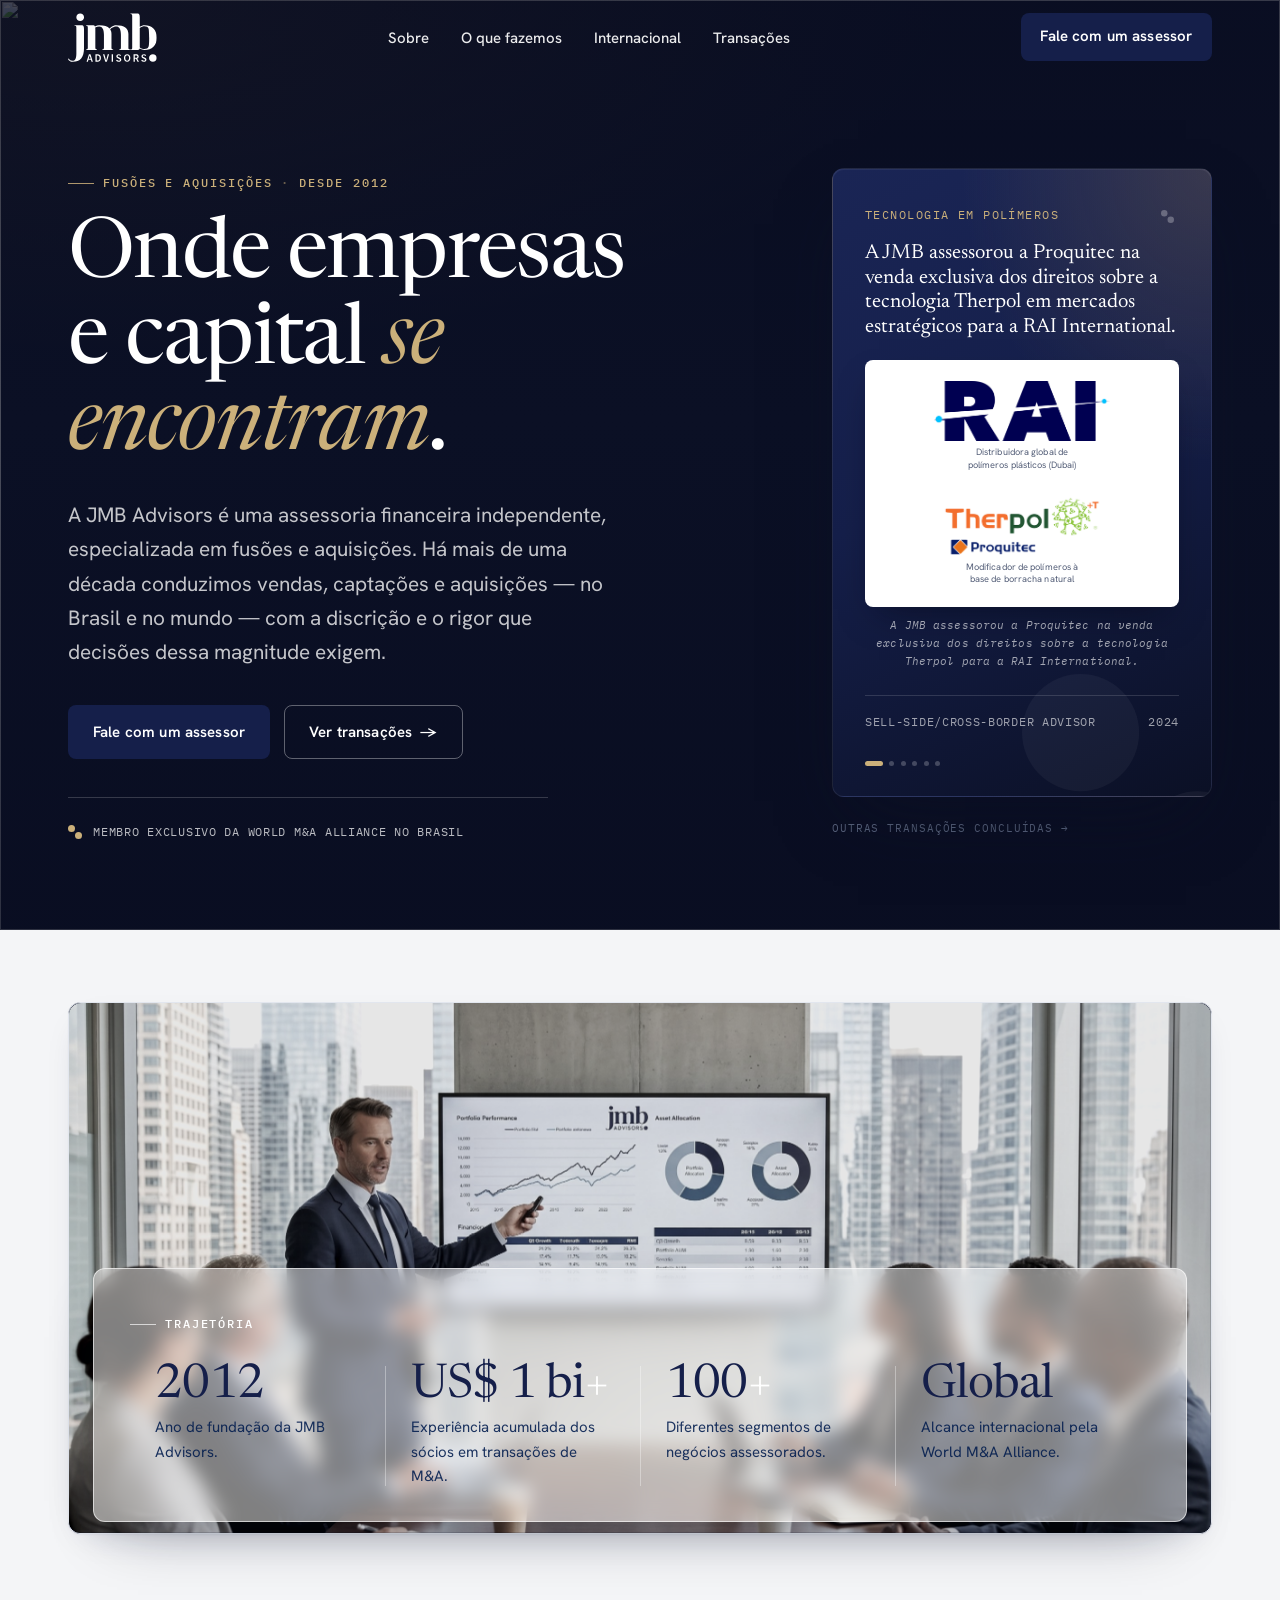
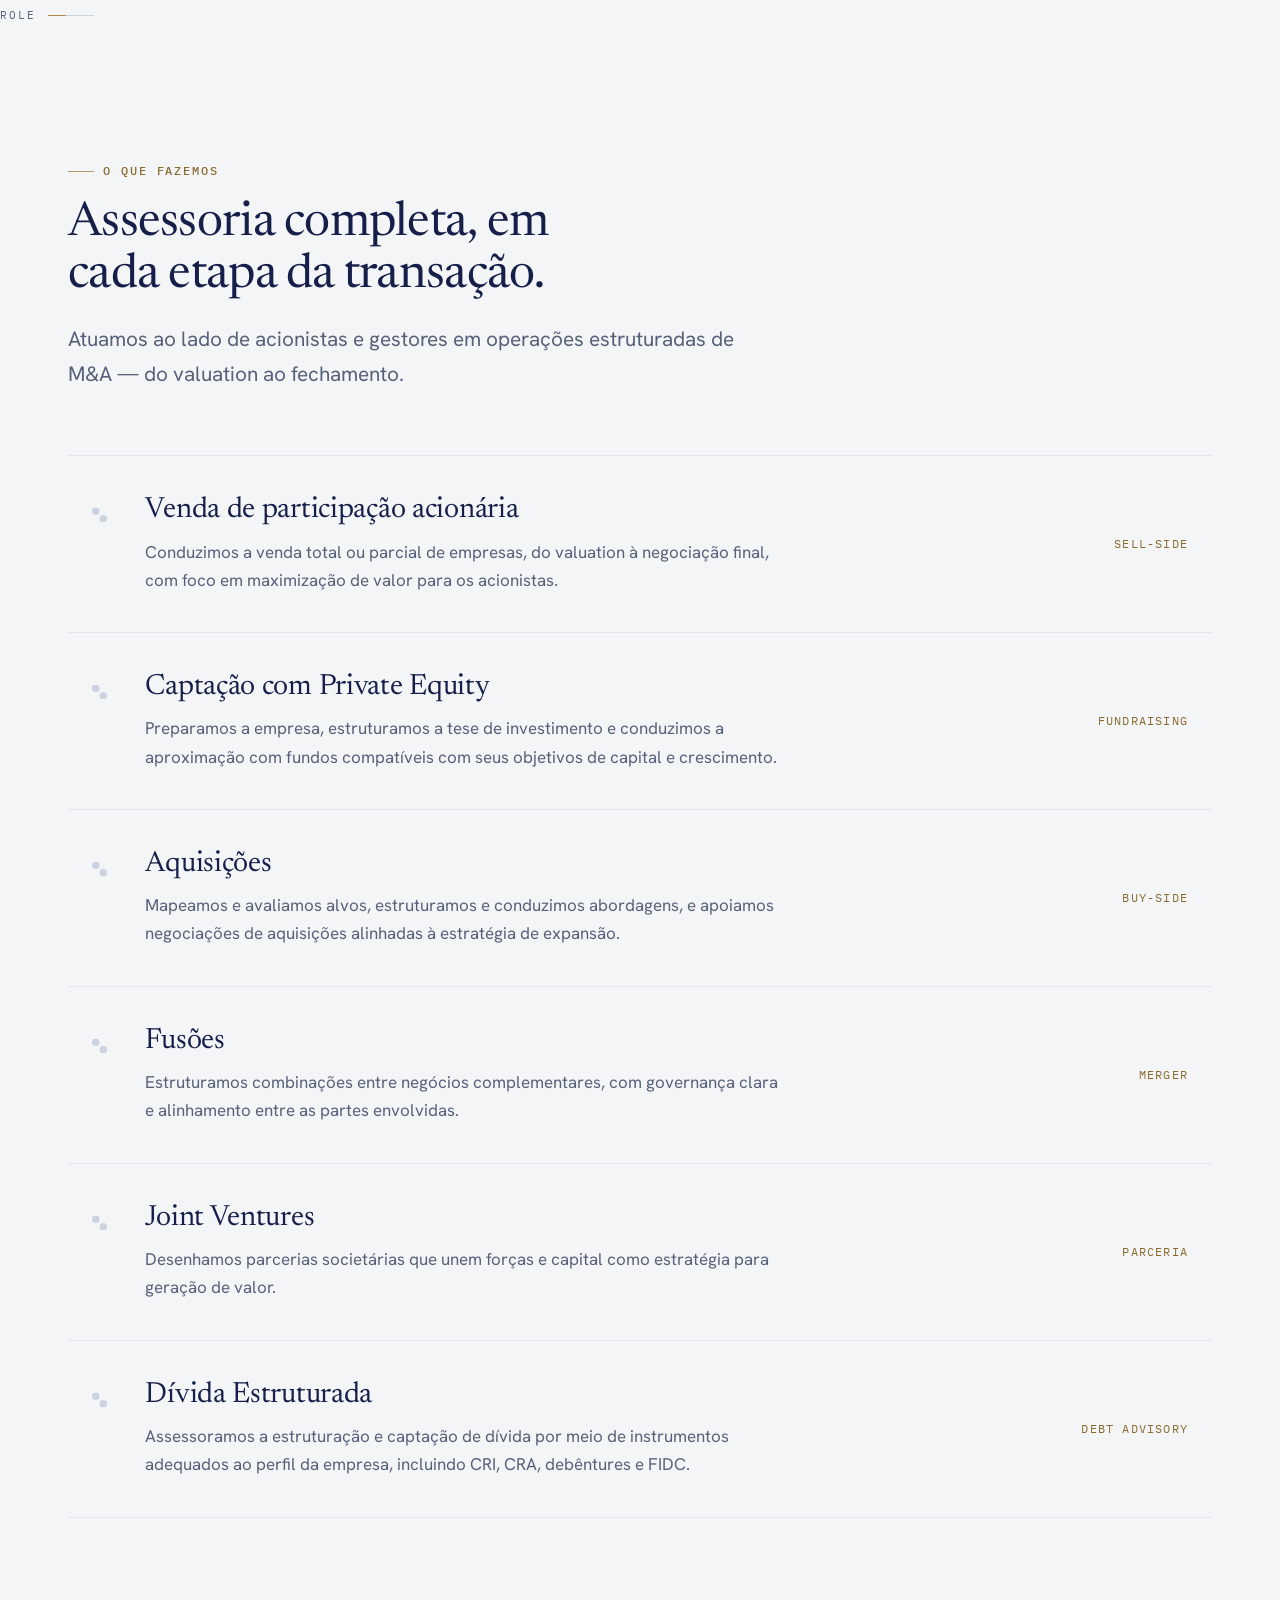
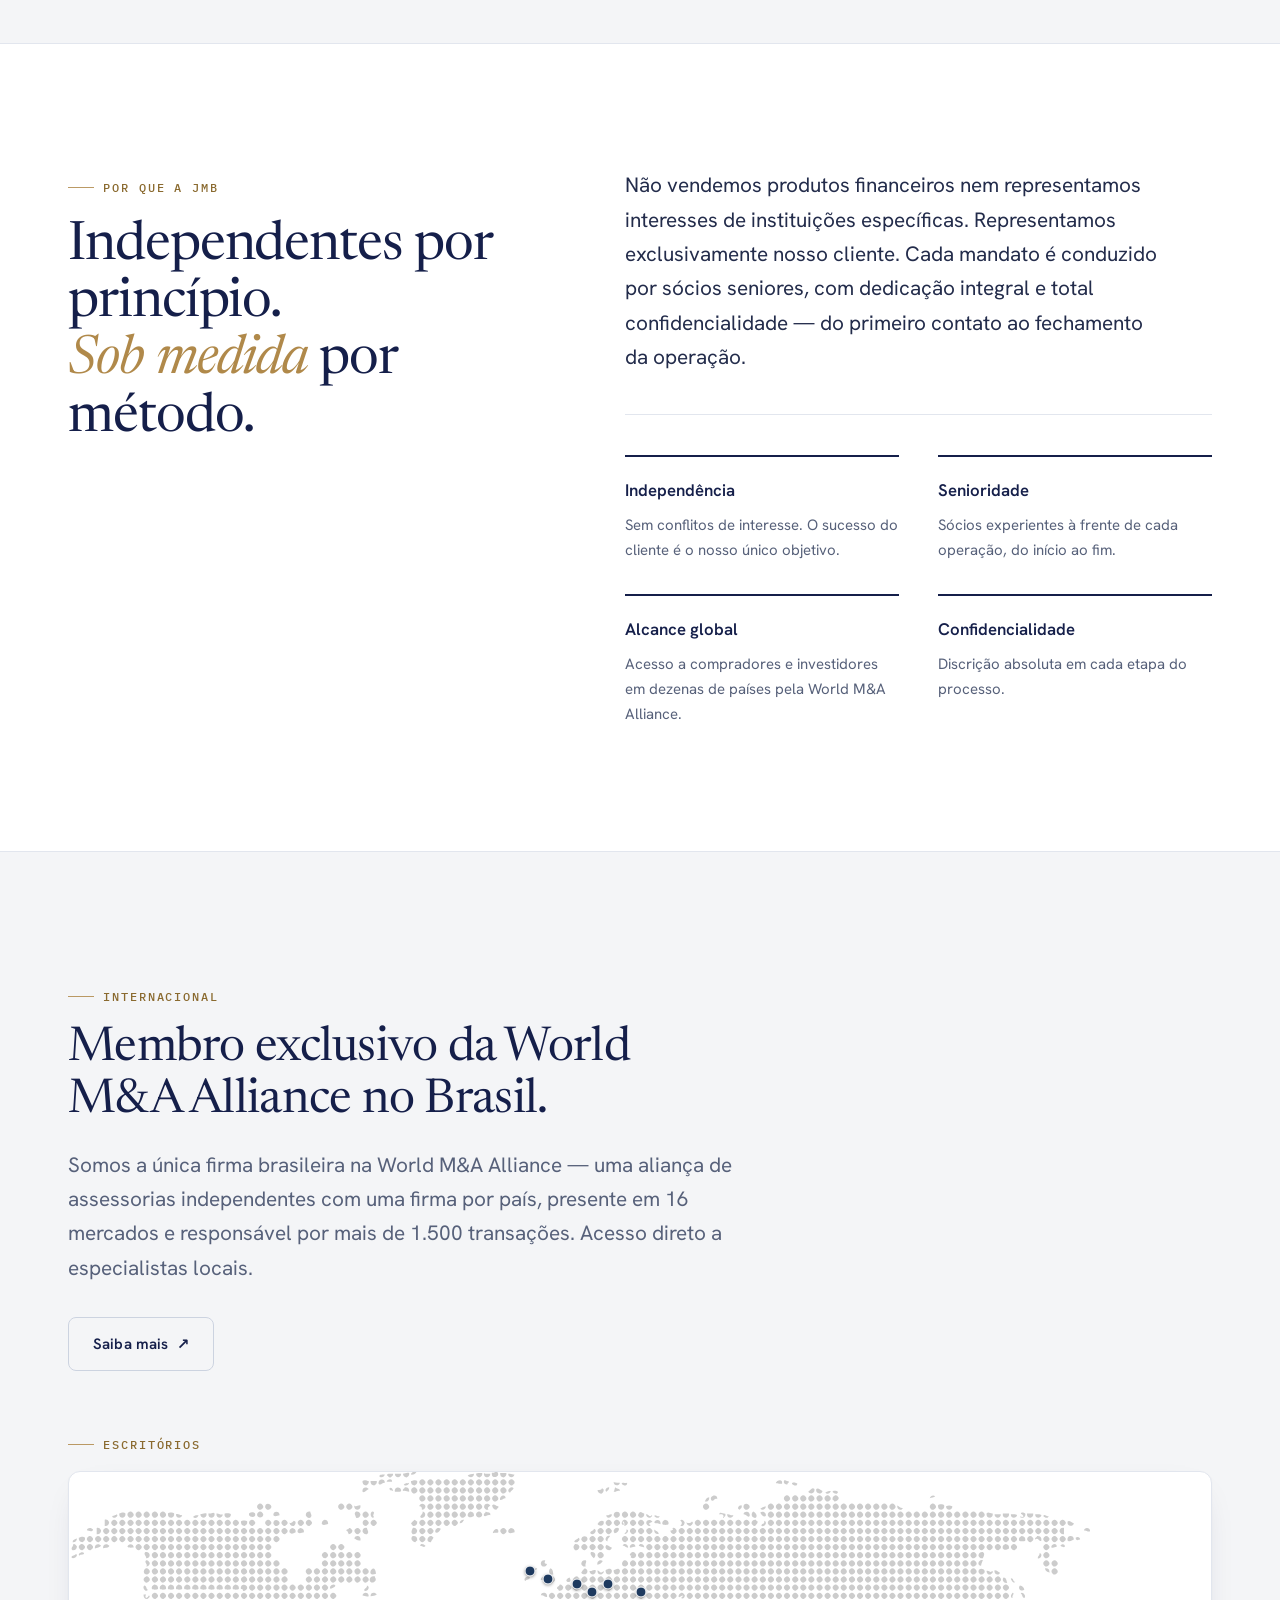
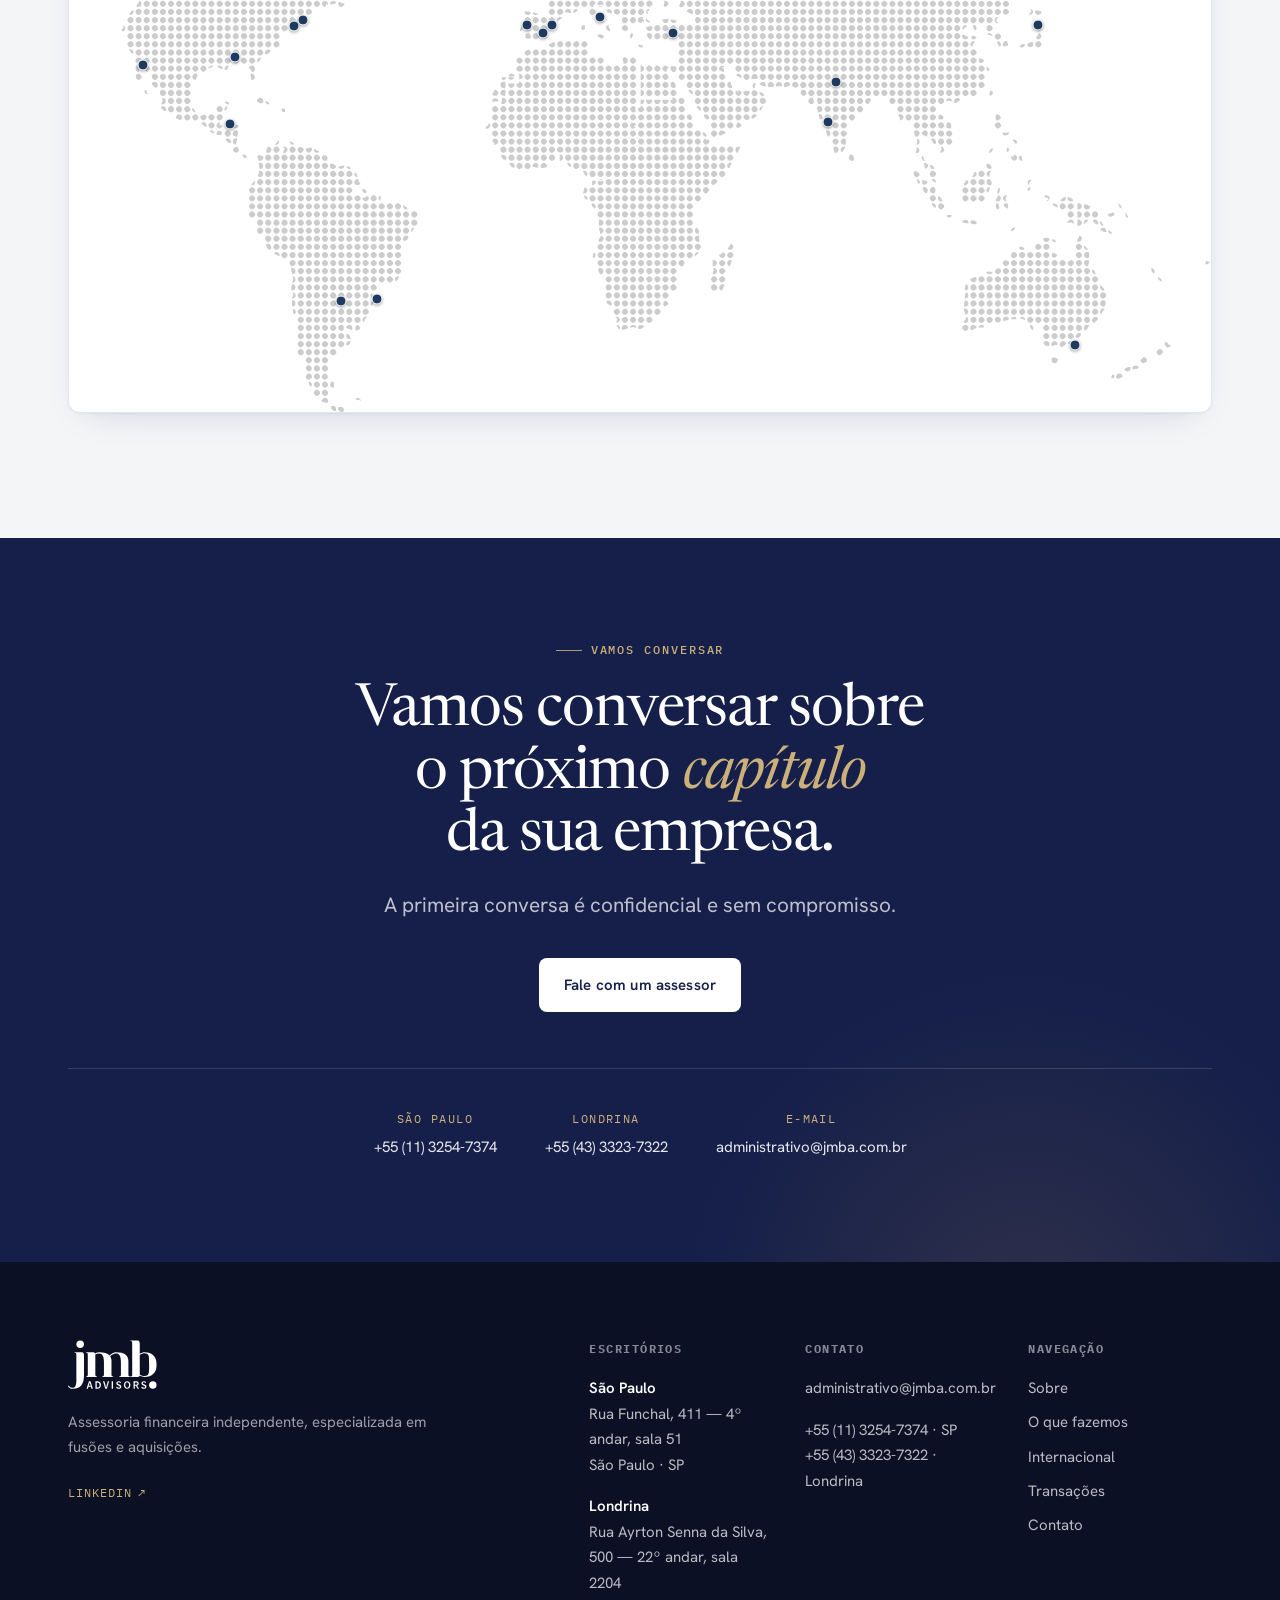
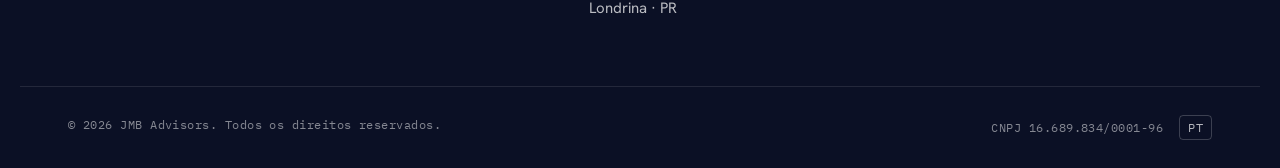
==== commit 5d80f1f6: "Adiciona descrições discretas das empresas no carrossel de tombstones - Aumenta o espaçamento vertic" ====
--- a/index.html
+++ b/index.html
@@ -20,7 +20,7 @@
   <link rel="preconnect" href="https://fonts.gstatic.com" crossorigin />
   <link href="https://fonts.googleapis.com/css2?family=Hanken+Grotesk:ital,wght@0,400;0,500;0,600;0,700;1,400&family=IBM+Plex+Mono:wght@400;500&family=Newsreader:ital,opsz,wght@0,6..72,400;0,6..72,500;1,6..72,400;1,6..72,500&display=swap" rel="stylesheet" />
 
-  <link rel="stylesheet" href="assets/css/styles.css?v=47" />
+  <link rel="stylesheet" href="assets/css/styles.css?v=48" />
 </head>
 <body id="top">
   <a class="skip-link" href="#conteudo">Pular para o conteúdo</a>
@@ -109,9 +109,11 @@
                 <div class="tombstone__logos">
                   <div class="tombstone__logo-slot">
                     <img src="assets/img/RAI.png" alt="RAI" loading="lazy" class="tombstone__logo-main">
+                    <span class="tombstone__logo-desc">Distribuidora global de polímeros plásticos (Dubai)</span>
                   </div>
                   <div class="tombstone__logo-slot">
                     <img src="assets/img/ProquitecTherpol.png" alt="Proquitec Therpol" loading="lazy" class="tombstone__logo-sub">
+                    <span class="tombstone__logo-desc">Modificador de polímeros à base de borracha natural</span>
                   </div>
                 </div>
                 <p class="tombstone__caption">A JMB assessorou a Proquitec na venda exclusiva dos direitos sobre a tecnologia Therpol para a RAI International.</p>
@@ -128,9 +130,11 @@
                 <div class="tombstone__logos">
                   <div class="tombstone__logo-slot">
                     <img src="assets/img/Dechra.jpg" alt="Dechra" loading="lazy" class="tombstone__logo-main">
+                    <span class="tombstone__logo-desc">Indústria de Saúde Animal (Inglaterra)</span>
                   </div>
                   <div class="tombstone__logo-slot">
                     <img src="assets/img/Venco.jpg" alt="Venco" loading="lazy" class="tombstone__logo-sub">
+                    <span class="tombstone__logo-desc">Indústria de Saúde Animal</span>
                   </div>
                 </div>
                 <p class="tombstone__caption">A JMB assessorou a Venco na venda de 100% de suas ações para a Dechra.</p>
@@ -147,9 +151,11 @@
                 <div class="tombstone__logos">
                   <div class="tombstone__logo-slot">
                     <img src="assets/img/Patria.jpg" alt="Pátria" loading="lazy" class="tombstone__logo-main">
+                    <span class="tombstone__logo-desc">Holding de distribuição de insumos agrícolas</span>
                   </div>
                   <div class="tombstone__logo-slot">
                     <img src="assets/img/Cultivar.jpg" alt="Cultivar" loading="lazy" class="tombstone__logo-sub">
+                    <span class="tombstone__logo-desc">Distribuidora de insumos agrícolas</span>
                   </div>
                 </div>
                 <p class="tombstone__caption">A JMB assessorou a Cultivar na venda de participação majoritária para o fundo Pátria.</p>
@@ -166,9 +172,11 @@
                 <div class="tombstone__logos">
                   <div class="tombstone__logo-slot">
                     <img src="assets/img/SMZTO.jpg" alt="SMZTO" loading="lazy" class="tombstone__logo-main">
+                    <span class="tombstone__logo-desc">Holding de franquias</span>
                   </div>
                   <div class="tombstone__logo-slot">
                     <img src="assets/img/Oralsin.jpg" alt="Oralsin" loading="lazy" class="tombstone__logo-sub">
+                    <span class="tombstone__logo-desc">Rede de franquias odontológicas</span>
                   </div>
                 </div>
                 <p class="tombstone__caption">A JMB assessorou a Oralsin na venda de 100% de suas ações para o Grupo SMZTO.</p>
@@ -185,9 +193,11 @@
                 <div class="tombstone__logos">
                   <div class="tombstone__logo-slot">
                     <img src="assets/img/DesktopHIG.jpg" alt="DesktopHIG" loading="lazy" class="tombstone__logo-main">
+                    <span class="tombstone__logo-desc">Telecom - ISP</span>
                   </div>
                   <div class="tombstone__logo-slot">
                     <img src="assets/img/Starnet.jpg" alt="Starnet" loading="lazy" class="tombstone__logo-sub">
+                    <span class="tombstone__logo-desc">Telecom - ISP</span>
                   </div>
                 </div>
                 <p class="tombstone__caption">A JMB assessorou a Starnet na venda de 100% de suas ações para o fundo HIG.</p>
--- a/assets/css/styles.css
+++ b/assets/css/styles.css
@@ -727,16 +727,16 @@
 }
 .tombstone__logos {
   display: flex; flex-direction: column; align-items: center; justify-content: center;
-  gap: 0.5rem;
+  gap: 1.5rem;
   margin-top: 1.25rem;
-  padding: 1rem 0.75rem;
+  padding: 1.25rem 0.75rem;
   border: 1px dashed var(--mist-strong);
   border-radius: var(--radius-btn);
   background: var(--surface);
 }
 .tombstone__logo-slot {
   display: flex; flex-direction: column; align-items: center; justify-content: center;
-  gap: 0.4rem;
+  gap: 0.35rem;
   font-family: var(--font-mono);
   font-size: 0.62rem;
   letter-spacing: 0.05em;
@@ -744,13 +744,23 @@
   color: var(--mist-strong);
   text-align: center;
   line-height: 1.4;
-  flex: 1;
 }
 .tombstone__logo-slot img {
   height: 60px; width: auto; max-width: 100%;
 }
 .tombstone__logo-slot span {
   font-size: 0.58rem; color: var(--slate); display: block;
+}
+.tombstone__logo-desc {
+  font-family: var(--font-sans);
+  font-size: 0.68rem;
+  font-weight: 400;
+  letter-spacing: 0.01em;
+  text-transform: none;
+  color: var(--slate);
+  text-align: center;
+  line-height: 1.35;
+  max-width: 24ch;
 }
 .tombstone__logo-slot--product {
   position: relative;
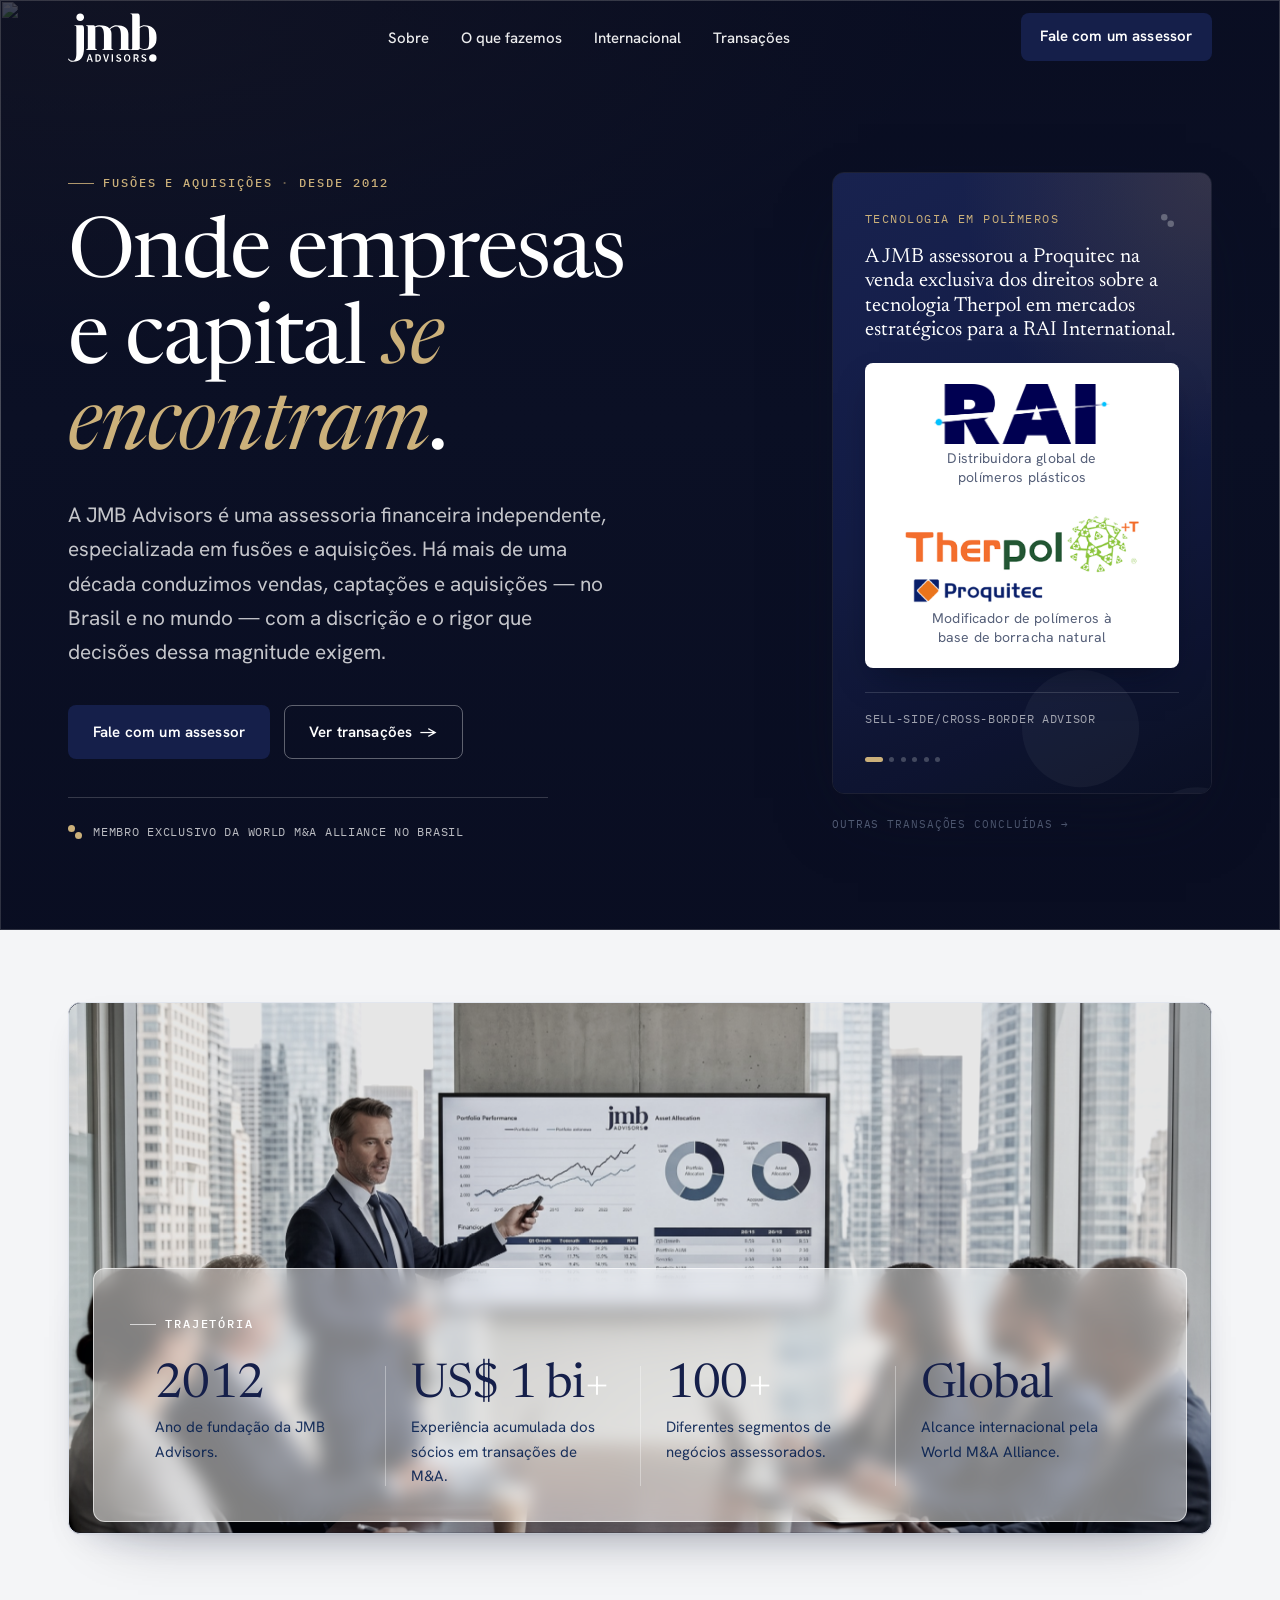
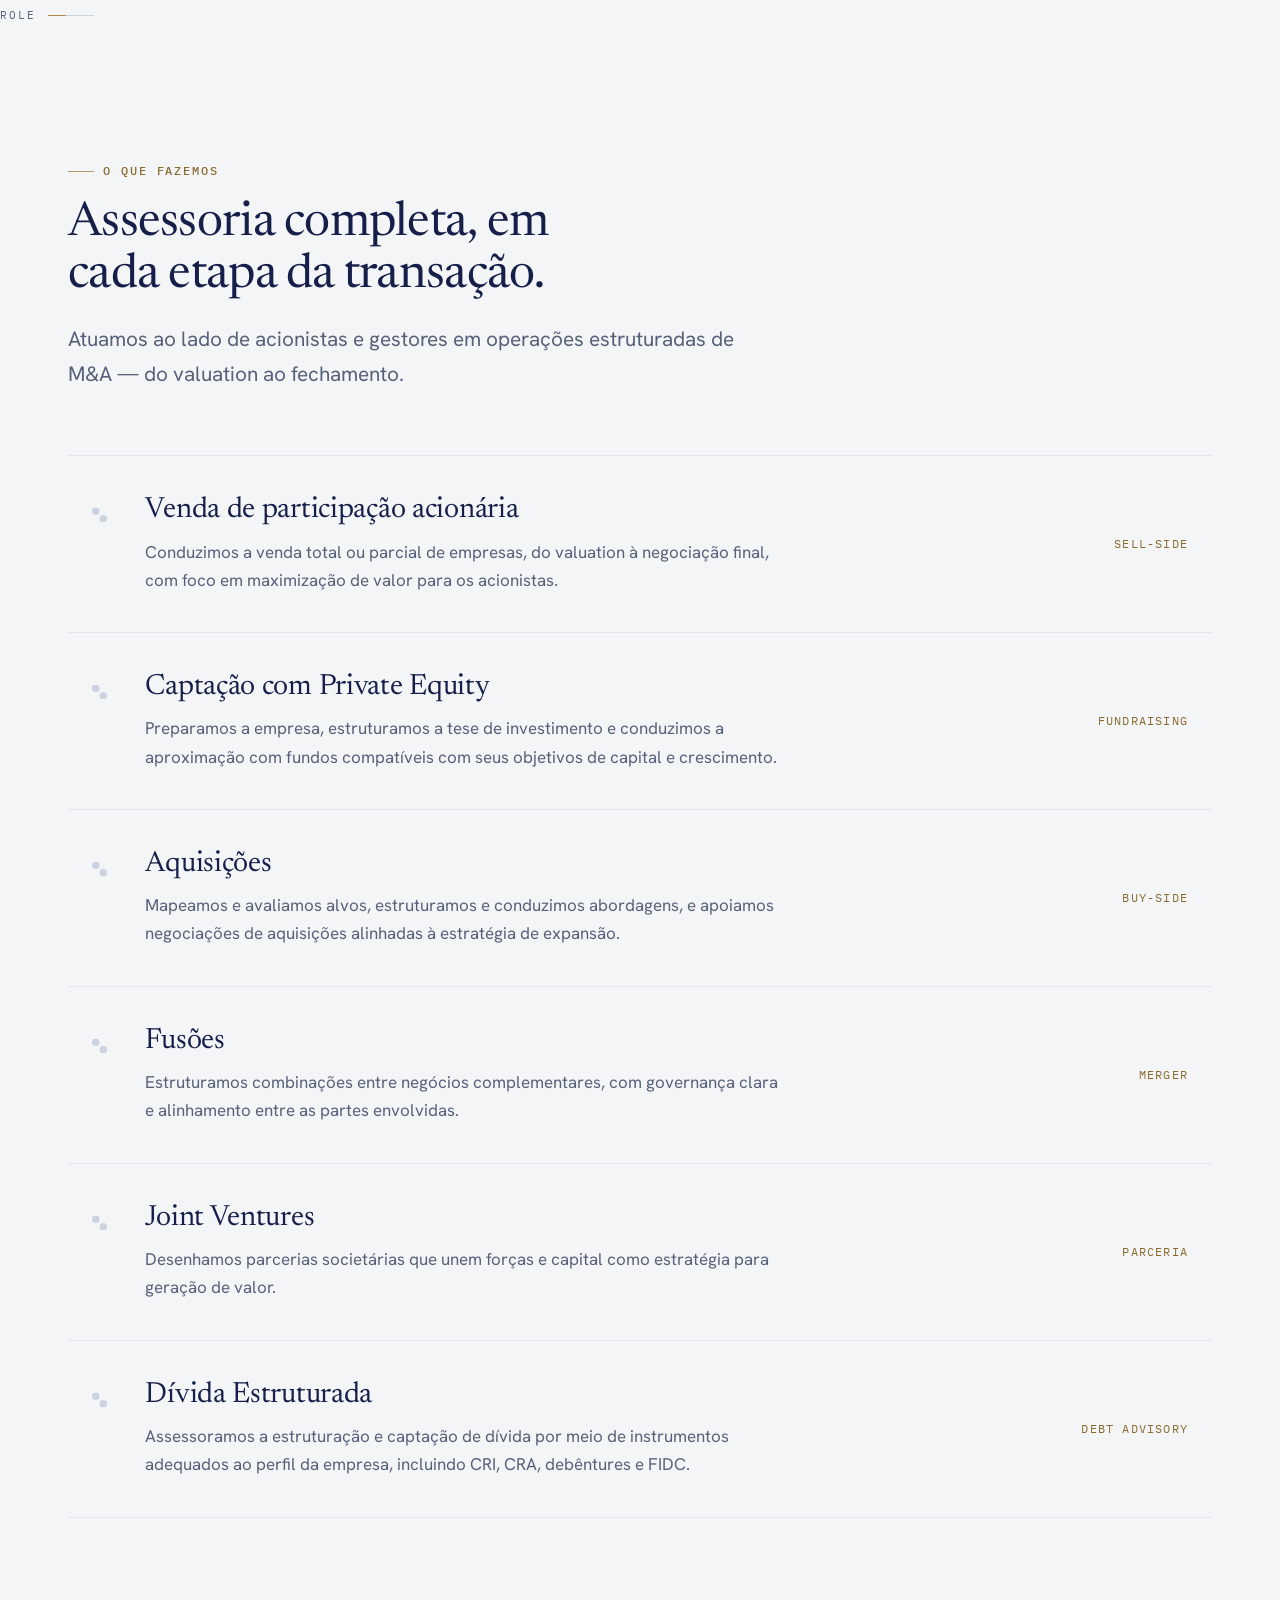
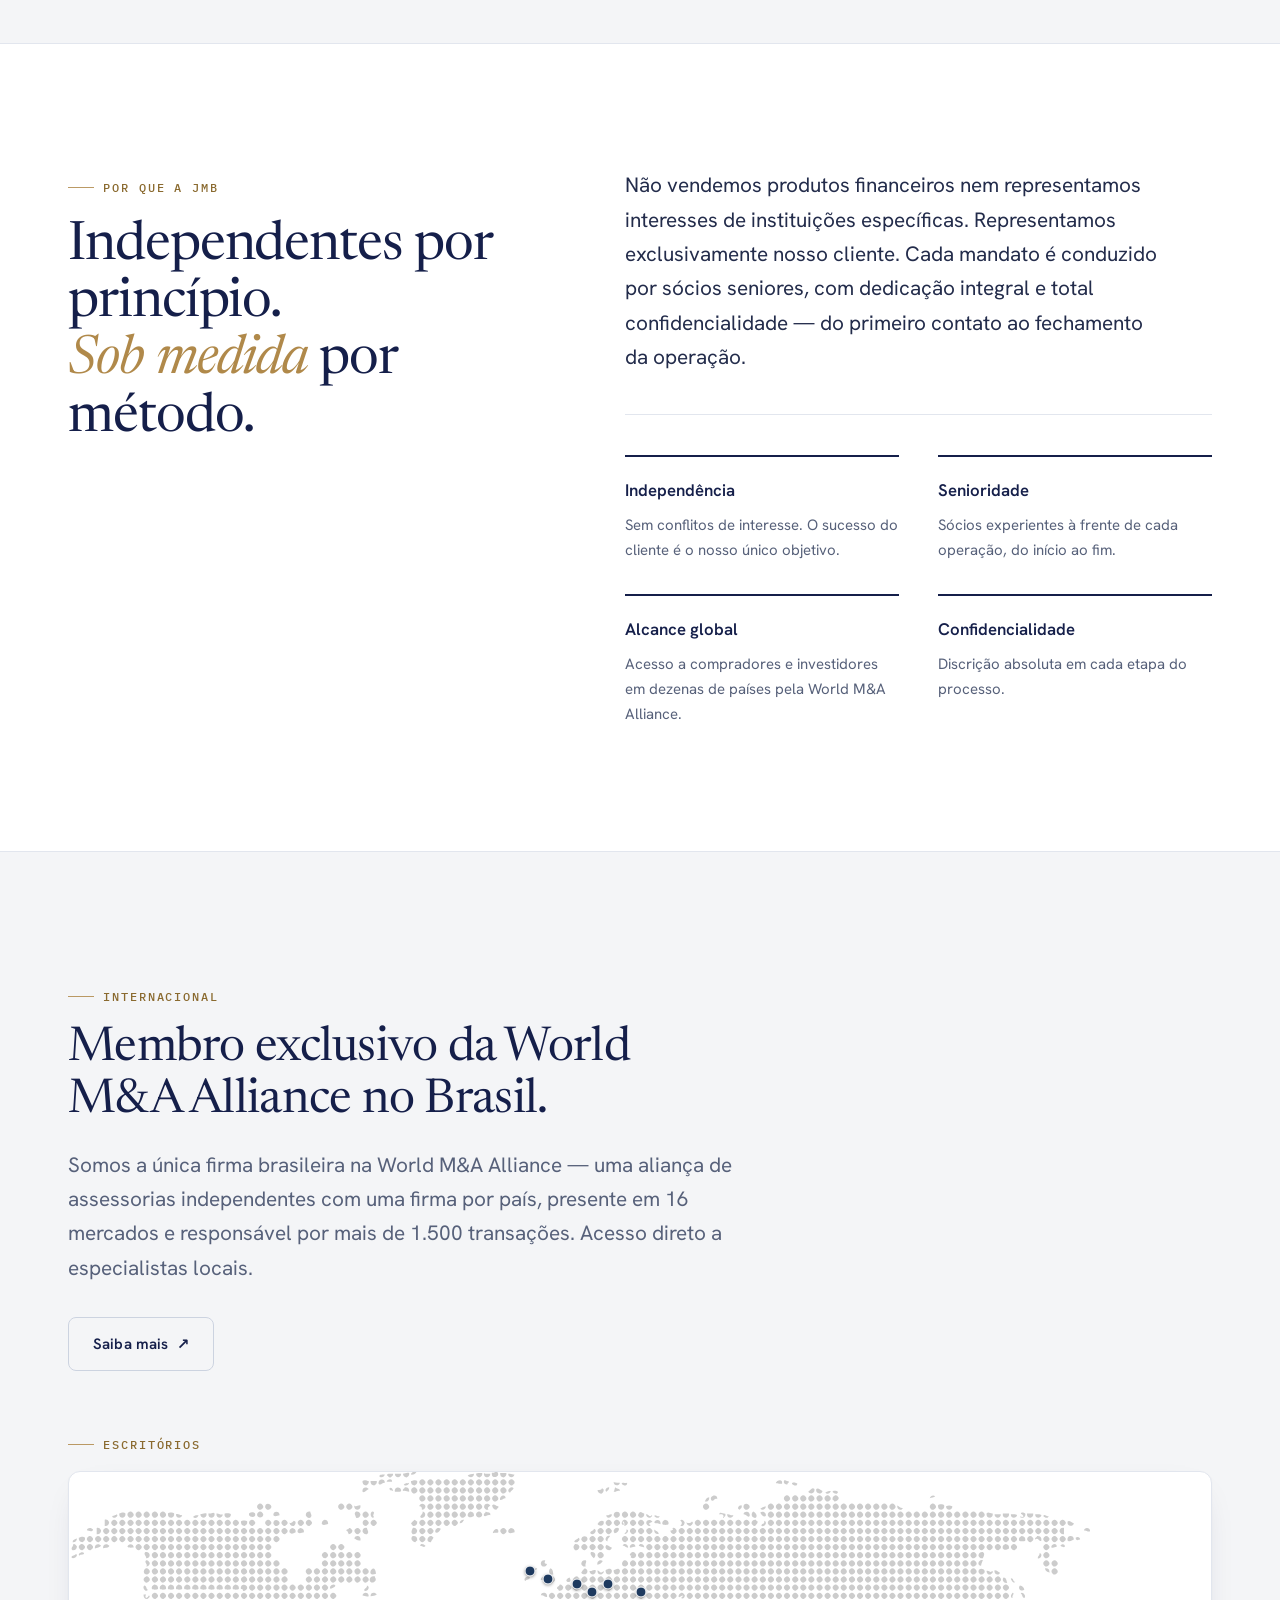
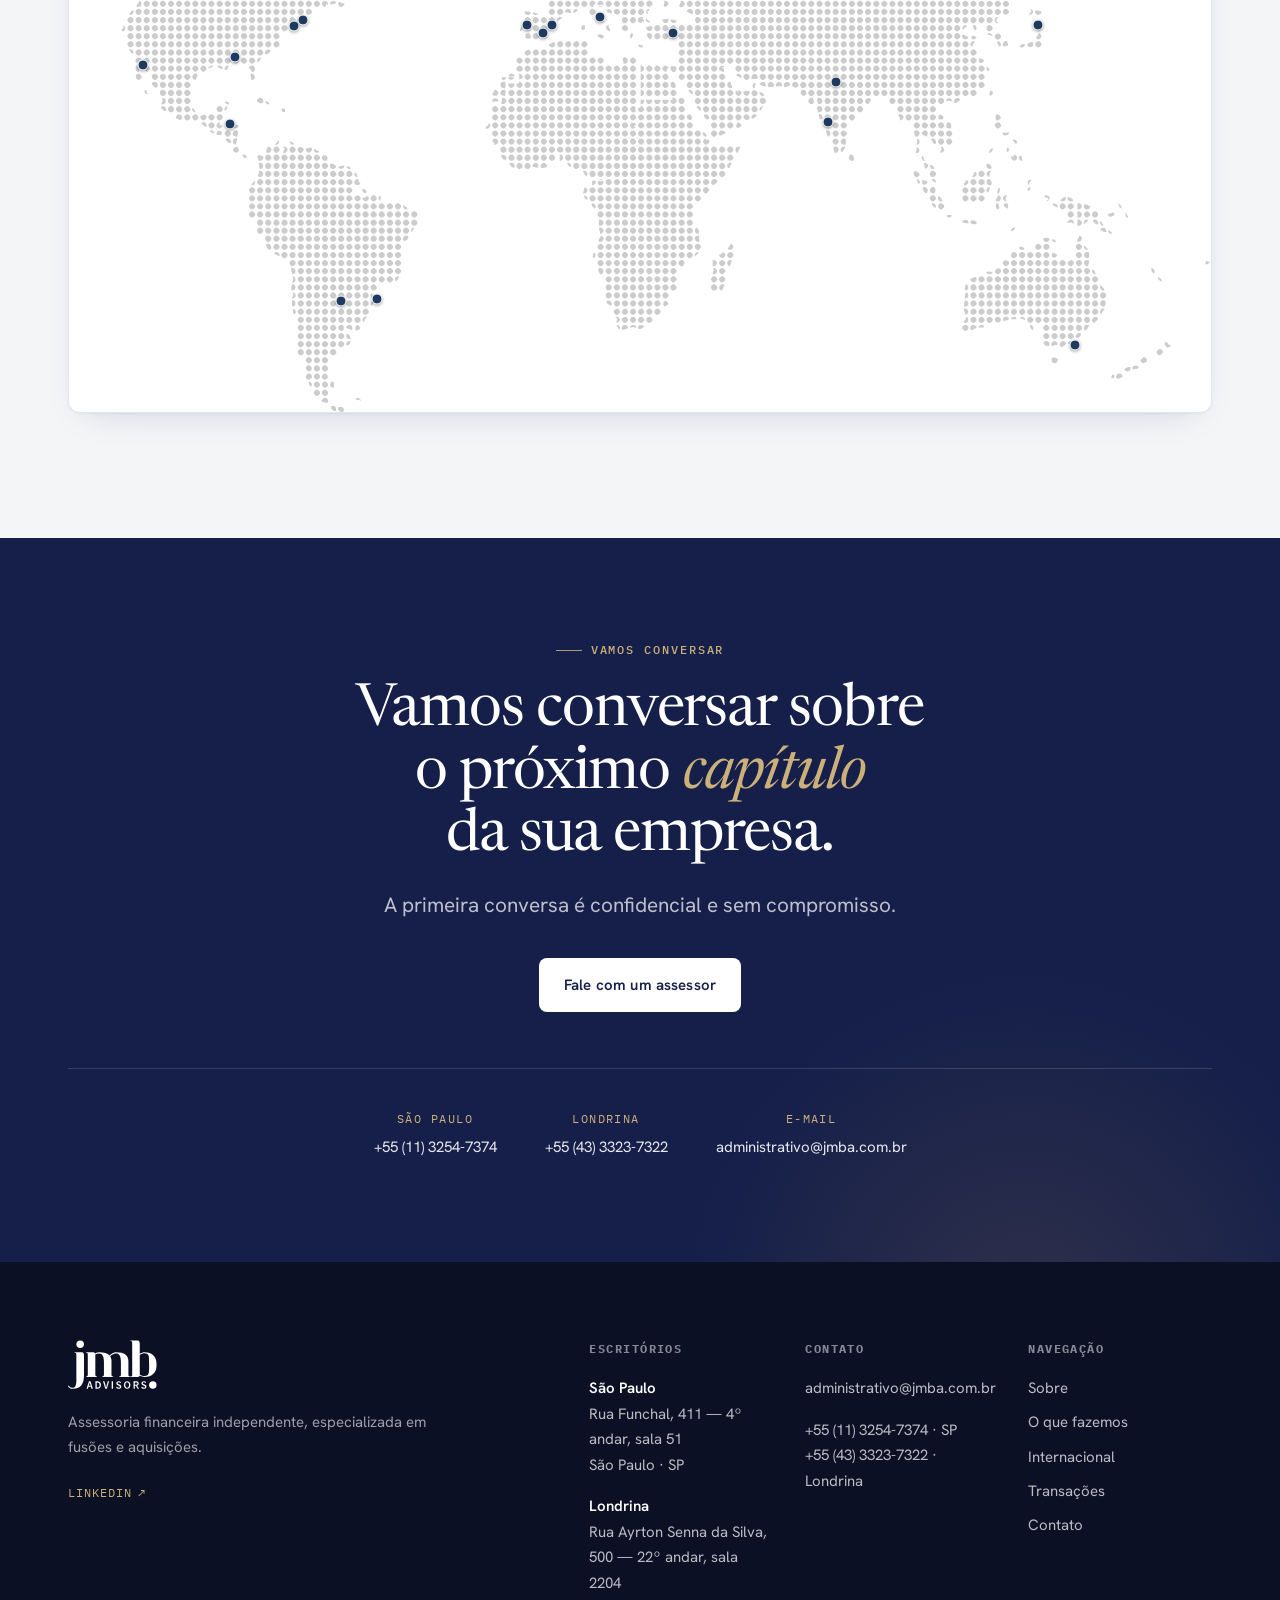
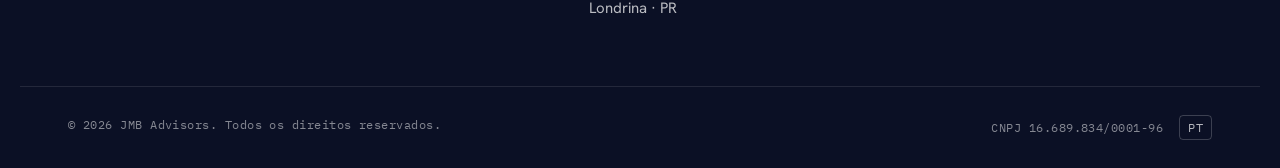
==== commit 8f4206fd: "Refina estilos e comportamento do carrossel de tombstones - Adiciona descrições discretas em cinza d" ====
--- a/index.html
+++ b/index.html
@@ -20,7 +20,7 @@
   <link rel="preconnect" href="https://fonts.gstatic.com" crossorigin />
   <link href="https://fonts.googleapis.com/css2?family=Hanken+Grotesk:ital,wght@0,400;0,500;0,600;0,700;1,400&family=IBM+Plex+Mono:wght@400;500&family=Newsreader:ital,opsz,wght@0,6..72,400;0,6..72,500;1,6..72,400;1,6..72,500&display=swap" rel="stylesheet" />
 
-  <link rel="stylesheet" href="assets/css/styles.css?v=48" />
+  <link rel="stylesheet" href="assets/css/styles.css?v=55" />
 </head>
 <body id="top">
   <a class="skip-link" href="#conteudo">Pular para o conteúdo</a>
@@ -109,17 +109,15 @@
                 <div class="tombstone__logos">
                   <div class="tombstone__logo-slot">
                     <img src="assets/img/RAI.png" alt="RAI" loading="lazy" class="tombstone__logo-main">
-                    <span class="tombstone__logo-desc">Distribuidora global de polímeros plásticos (Dubai)</span>
-                  </div>
-                  <div class="tombstone__logo-slot">
-                    <img src="assets/img/ProquitecTherpol.png" alt="Proquitec Therpol" loading="lazy" class="tombstone__logo-sub">
+                    <span class="tombstone__logo-desc">Distribuidora global de polímeros plásticos</span>
+                  </div>
+                  <div class="tombstone__logo-slot">
+                    <img src="assets/img/ProquitecTherpol.png" alt="Proquitec Therpol" loading="lazy" class="tombstone__logo-sub tombstone__logo--therpol">
                     <span class="tombstone__logo-desc">Modificador de polímeros à base de borracha natural</span>
                   </div>
                 </div>
-                <p class="tombstone__caption">A JMB assessorou a Proquitec na venda exclusiva dos direitos sobre a tecnologia Therpol para a RAI International.</p>
                 <div class="tombstone__foot">
                   <span class="tombstone__role">sell-side/cross-border advisor</span>
-                  <span class="tombstone__year">2024</span>
                 </div>
                 <svg class="tombstone__seal" aria-hidden="true"><use href="#jmb-mark" /></svg>
               </article>
@@ -129,18 +127,16 @@
                 <p class="tombstone__deal">A JMB assessorou a Venco na venda de 100% de suas ações para multinacional estrangeira Dechra</p>
                 <div class="tombstone__logos">
                   <div class="tombstone__logo-slot">
-                    <img src="assets/img/Dechra.jpg" alt="Dechra" loading="lazy" class="tombstone__logo-main">
-                    <span class="tombstone__logo-desc">Indústria de Saúde Animal (Inglaterra)</span>
+                    <img src="assets/img/Dechra.jpg" alt="Dechra" loading="lazy" class="tombstone__logo-main tombstone__logo--dechra">
+                    <span class="tombstone__logo-desc">Multinacional inglesa de Saúde Animal</span>
                   </div>
                   <div class="tombstone__logo-slot">
                     <img src="assets/img/Venco.jpg" alt="Venco" loading="lazy" class="tombstone__logo-sub">
                     <span class="tombstone__logo-desc">Indústria de Saúde Animal</span>
                   </div>
                 </div>
-                <p class="tombstone__caption">A JMB assessorou a Venco na venda de 100% de suas ações para a Dechra.</p>
                 <div class="tombstone__foot">
                   <span class="tombstone__role">sell-side/cross-border advisor</span>
-                  <span class="tombstone__year">2023</span>
                 </div>
                 <svg class="tombstone__seal" aria-hidden="true"><use href="#jmb-mark" /></svg>
               </article>
@@ -150,7 +146,7 @@
                 <p class="tombstone__deal">A JMB assessorou a Cultivar na venda de participação majoritária para Lavoro, holding de insumos agrícolas do fundo Pátria</p>
                 <div class="tombstone__logos">
                   <div class="tombstone__logo-slot">
-                    <img src="assets/img/Patria.jpg" alt="Pátria" loading="lazy" class="tombstone__logo-main">
+                    <img src="assets/img/Patria.jpg" alt="Pátria" loading="lazy" class="tombstone__logo-main tombstone__logo--patria">
                     <span class="tombstone__logo-desc">Holding de distribuição de insumos agrícolas</span>
                   </div>
                   <div class="tombstone__logo-slot">
@@ -158,10 +154,8 @@
                     <span class="tombstone__logo-desc">Distribuidora de insumos agrícolas</span>
                   </div>
                 </div>
-                <p class="tombstone__caption">A JMB assessorou a Cultivar na venda de participação majoritária para o fundo Pátria.</p>
                 <div class="tombstone__foot">
                   <span class="tombstone__role">sell-side advisor</span>
-                  <span class="tombstone__year">2022</span>
                 </div>
                 <svg class="tombstone__seal" aria-hidden="true"><use href="#jmb-mark" /></svg>
               </article>
@@ -171,7 +165,7 @@
                 <p class="tombstone__deal">A JMB assessorou a Oralsin na venda de 100% de suas ações para holding de franquias do Grupo SMZTO</p>
                 <div class="tombstone__logos">
                   <div class="tombstone__logo-slot">
-                    <img src="assets/img/SMZTO.jpg" alt="SMZTO" loading="lazy" class="tombstone__logo-main">
+                    <img src="assets/img/SMZTO.jpg" alt="SMZTO" loading="lazy" class="tombstone__logo-main tombstone__logo--smzto">
                     <span class="tombstone__logo-desc">Holding de franquias</span>
                   </div>
                   <div class="tombstone__logo-slot">
@@ -179,10 +173,8 @@
                     <span class="tombstone__logo-desc">Rede de franquias odontológicas</span>
                   </div>
                 </div>
-                <p class="tombstone__caption">A JMB assessorou a Oralsin na venda de 100% de suas ações para o Grupo SMZTO.</p>
                 <div class="tombstone__foot">
                   <span class="tombstone__role">sell-side advisor</span>
-                  <span class="tombstone__year">2023</span>
                 </div>
                 <svg class="tombstone__seal" aria-hidden="true"><use href="#jmb-mark" /></svg>
               </article>
@@ -192,18 +184,16 @@
                 <p class="tombstone__deal">A JMB assessorou a Starnet na venda de 100% de suas ações para empresa Desktop, do fundo HIG</p>
                 <div class="tombstone__logos">
                   <div class="tombstone__logo-slot">
-                    <img src="assets/img/DesktopHIG.jpg" alt="DesktopHIG" loading="lazy" class="tombstone__logo-main">
-                    <span class="tombstone__logo-desc">Telecom - ISP</span>
-                  </div>
-                  <div class="tombstone__logo-slot">
-                    <img src="assets/img/Starnet.jpg" alt="Starnet" loading="lazy" class="tombstone__logo-sub">
-                    <span class="tombstone__logo-desc">Telecom - ISP</span>
-                  </div>
-                </div>
-                <p class="tombstone__caption">A JMB assessorou a Starnet na venda de 100% de suas ações para o fundo HIG.</p>
+                    <img src="assets/img/DesktopHIG.jpg" alt="DesktopHIG" loading="lazy" class="tombstone__logo-main tombstone__logo--desktop">
+                    <span class="tombstone__logo-desc">Provedor de acesso a internet</span>
+                  </div>
+                  <div class="tombstone__logo-slot">
+                    <img src="assets/img/Starnet.jpg" alt="Starnet" loading="lazy" class="tombstone__logo-sub tombstone__logo--starnet">
+                    <span class="tombstone__logo-desc">Provedor de acesso a internet</span>
+                  </div>
+                </div>
                 <div class="tombstone__foot">
                   <span class="tombstone__role">sell-side advisor</span>
-                  <span class="tombstone__year">2024</span>
                 </div>
                 <svg class="tombstone__seal" aria-hidden="true"><use href="#jmb-mark" /></svg>
               </article>
@@ -561,6 +551,6 @@
     </div>
   </footer>
 
-  <script src="assets/js/main.js?v=5" defer></script>
+  <script src="assets/js/main.js?v=7" defer></script>
 </body>
 </html>
--- a/assets/css/styles.css
+++ b/assets/css/styles.css
@@ -302,13 +302,19 @@
   position: relative;
   overflow: hidden;
   border-radius: var(--radius-card);
-  background:
-    radial-gradient(120% 85% at 100% 0%, rgba(176, 137, 74, 0.22), transparent 55%),
-    linear-gradient(155deg, #1a2555 0%, var(--ink) 46%, var(--midnight) 100%);
   border: 1px solid rgba(255, 255, 255, 0.08);
   box-shadow: 0 30px 70px -26px rgba(11, 16, 37, 0.6), inset 0 1px 0 rgba(255, 255, 255, 0.06);
   padding: clamp(1.75rem, 3vw, 2.25rem) clamp(1.5rem, 2.5vw, 2rem) clamp(1.6rem, 2.5vw, 1.9rem);
   transition: transform 0.5s var(--ease), box-shadow 0.5s var(--ease);
+}
+.hero-carousel::before {
+  content: "";
+  position: absolute; inset: 0;
+  z-index: 0;
+  background:
+    radial-gradient(120% 85% at 100% 0%, rgba(176, 137, 74, 0.22), transparent 55%),
+    linear-gradient(155deg, #1a2555 0%, var(--ink) 46%, var(--midnight) 100%);
+  opacity: 0.9; /* fundo do card com 10% de transparência */
 }
 .hero-carousel:hover { transform: translateY(-3px); box-shadow: 0 38px 84px -22px rgba(11, 16, 37, 0.68), inset 0 1px 0 rgba(255, 255, 255, 0.08); }
 .hero-carousel__watermark {
@@ -316,6 +322,7 @@
   width: 62%; height: auto; aspect-ratio: 1;
   color: rgba(255, 255, 255, 0.045);
   pointer-events: none;
+  z-index: 1;
 }
 .hero-carousel__viewport { display: grid; position: relative; z-index: 1; }
 .hero-carousel__slide {
@@ -339,8 +346,9 @@
 }
 .hero-carousel .tombstone:hover { transform: none; box-shadow: none; border-color: transparent; }
 .hero-carousel .tombstone__sector { color: var(--brass-tint); }
-.hero-carousel .tombstone__deal { color: #fff; font-size: 1.28rem; }
+.hero-carousel .tombstone__deal { color: #fff; font-size: 1.28rem; flex: none; }
 .hero-carousel .tombstone__logos {
+  flex: 2.5;
   background: #fff; border: 1px solid rgba(255, 255, 255, 0.65);
   box-shadow: 0 16px 34px -14px rgba(5, 8, 20, 0.55);
 }
@@ -747,13 +755,22 @@
 }
 .tombstone__logo-slot img {
   height: 60px; width: auto; max-width: 100%;
-}
-.tombstone__logo-slot span {
+  transform: scale(var(--logo-scale, 1));
+  transform-origin: center;
+  transition: transform 0.3s var(--ease);
+}
+.tombstone__logo-slot .tombstone__logo--therpol { height: 92px; } /* +30% */
+.tombstone__logo-slot .tombstone__logo--dechra { height: 108px; } /* +80% */
+.tombstone__logo-slot .tombstone__logo--patria { height: 52px; } /* -25% */
+.tombstone__logo-slot .tombstone__logo--smzto { height: 28px; } /* -30% */
+.tombstone__logo-slot .tombstone__logo--desktop { height: 48px; } /* -20% */
+.tombstone__logo-slot .tombstone__logo--starnet { height: 48px; } /* -20% */
+.tombstone__logo-slot span:not(.tombstone__logo-desc) {
   font-size: 0.58rem; color: var(--slate); display: block;
 }
-.tombstone__logo-desc {
+.tombstone__logo-slot .tombstone__logo-desc {
   font-family: var(--font-sans);
-  font-size: 0.68rem;
+  font-size: 14px;
   font-weight: 400;
   letter-spacing: 0.01em;
   text-transform: none;
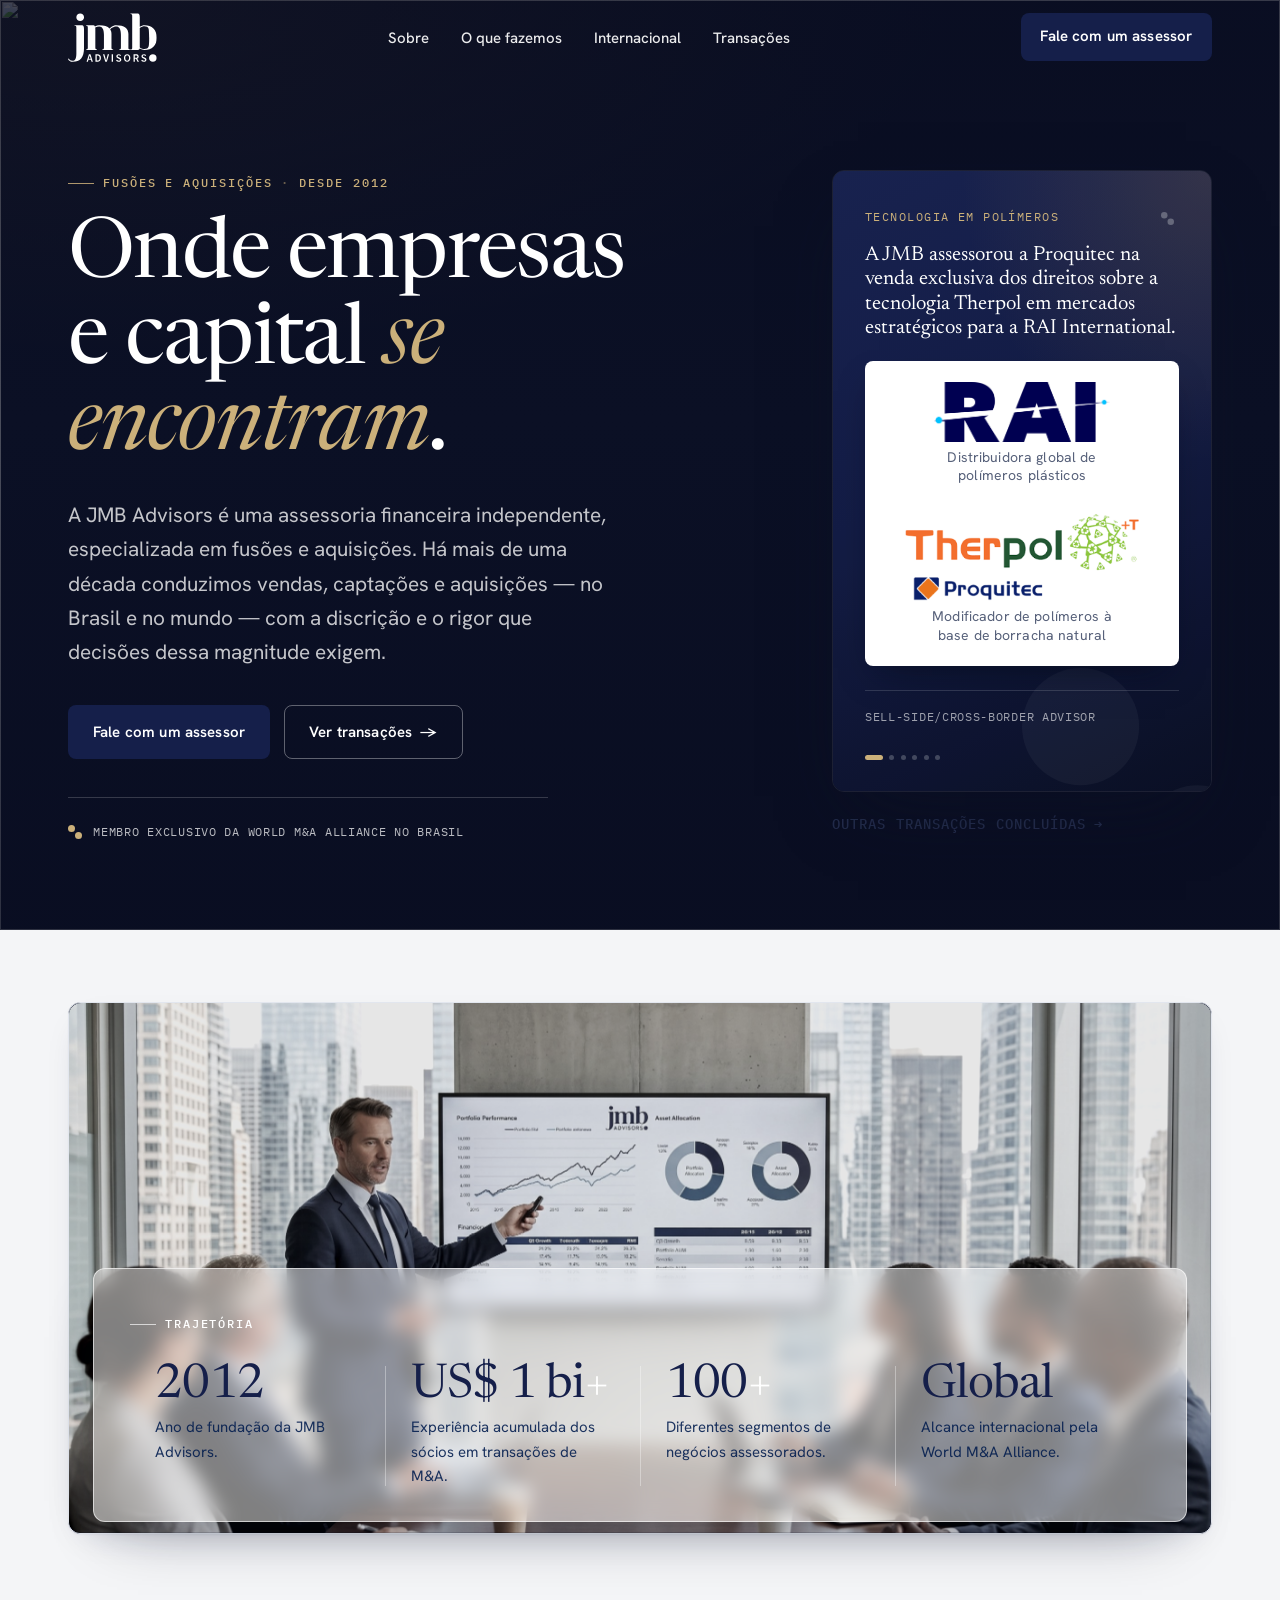
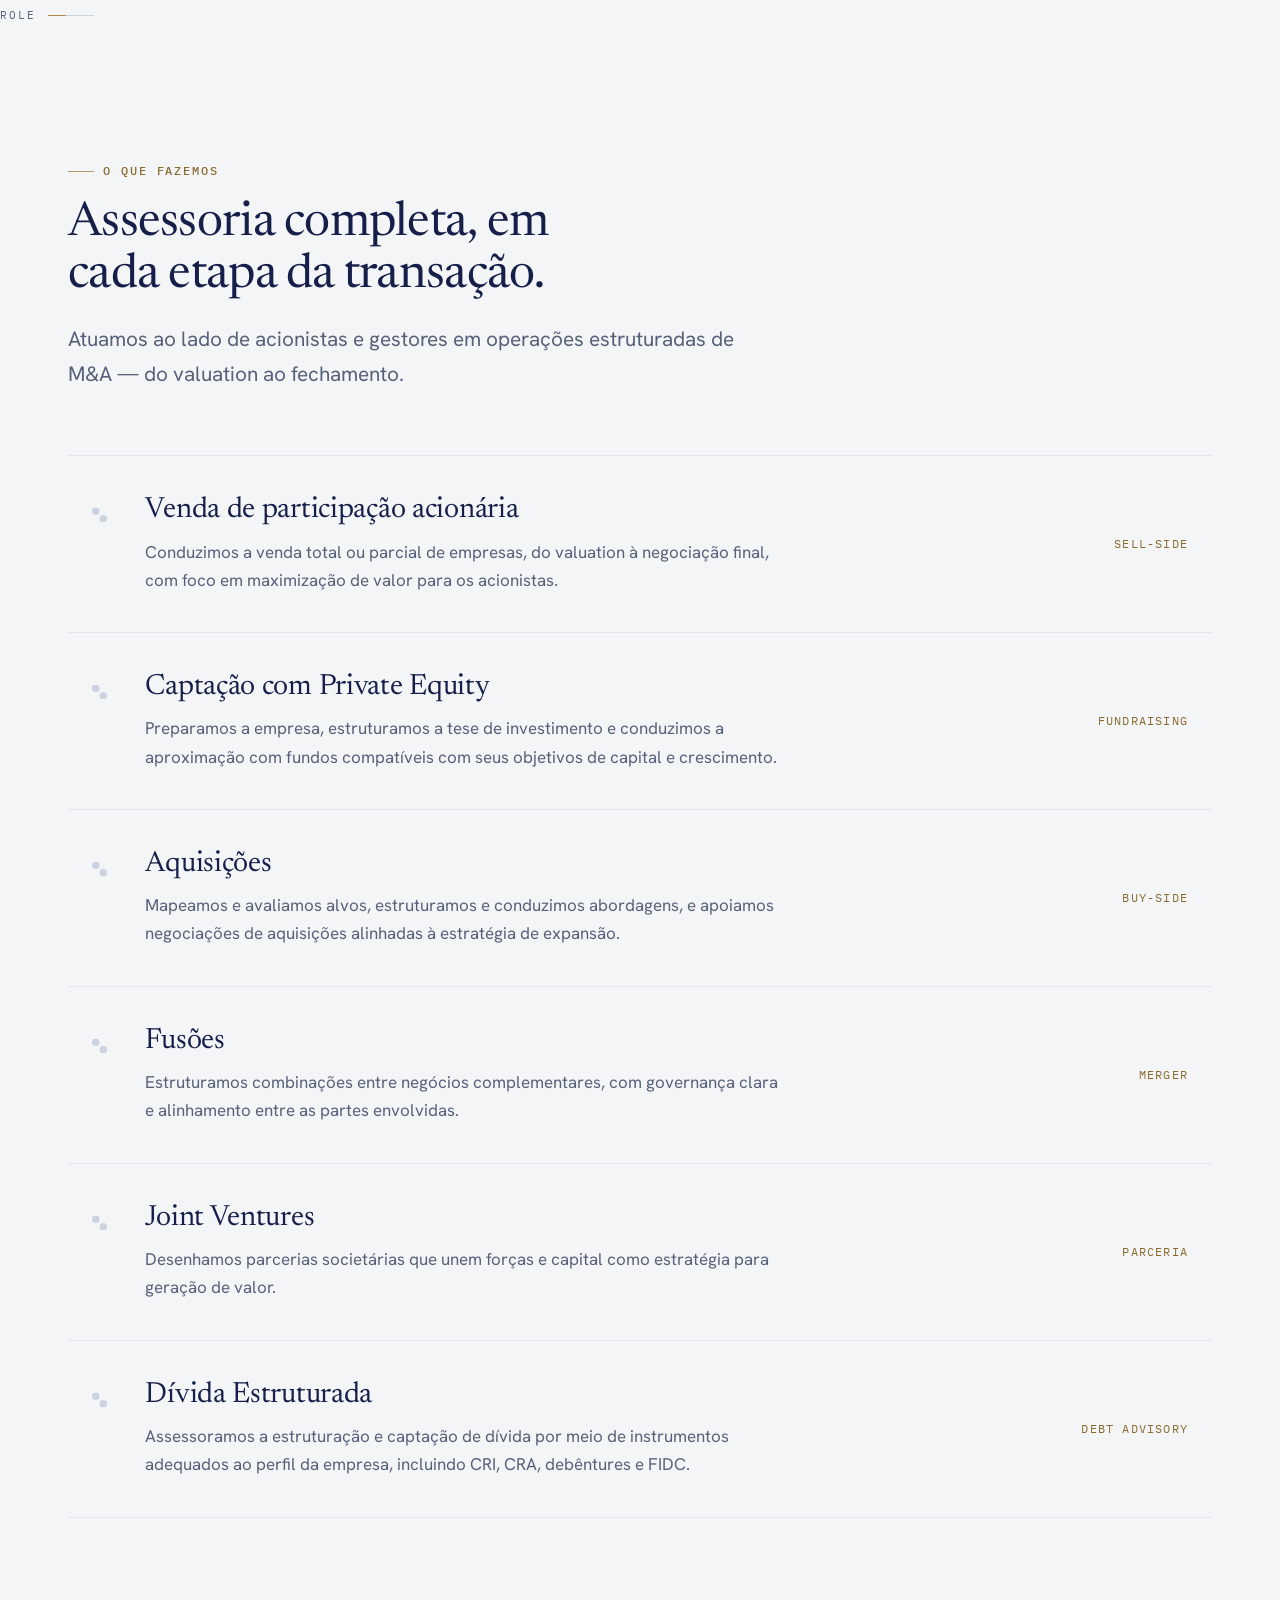
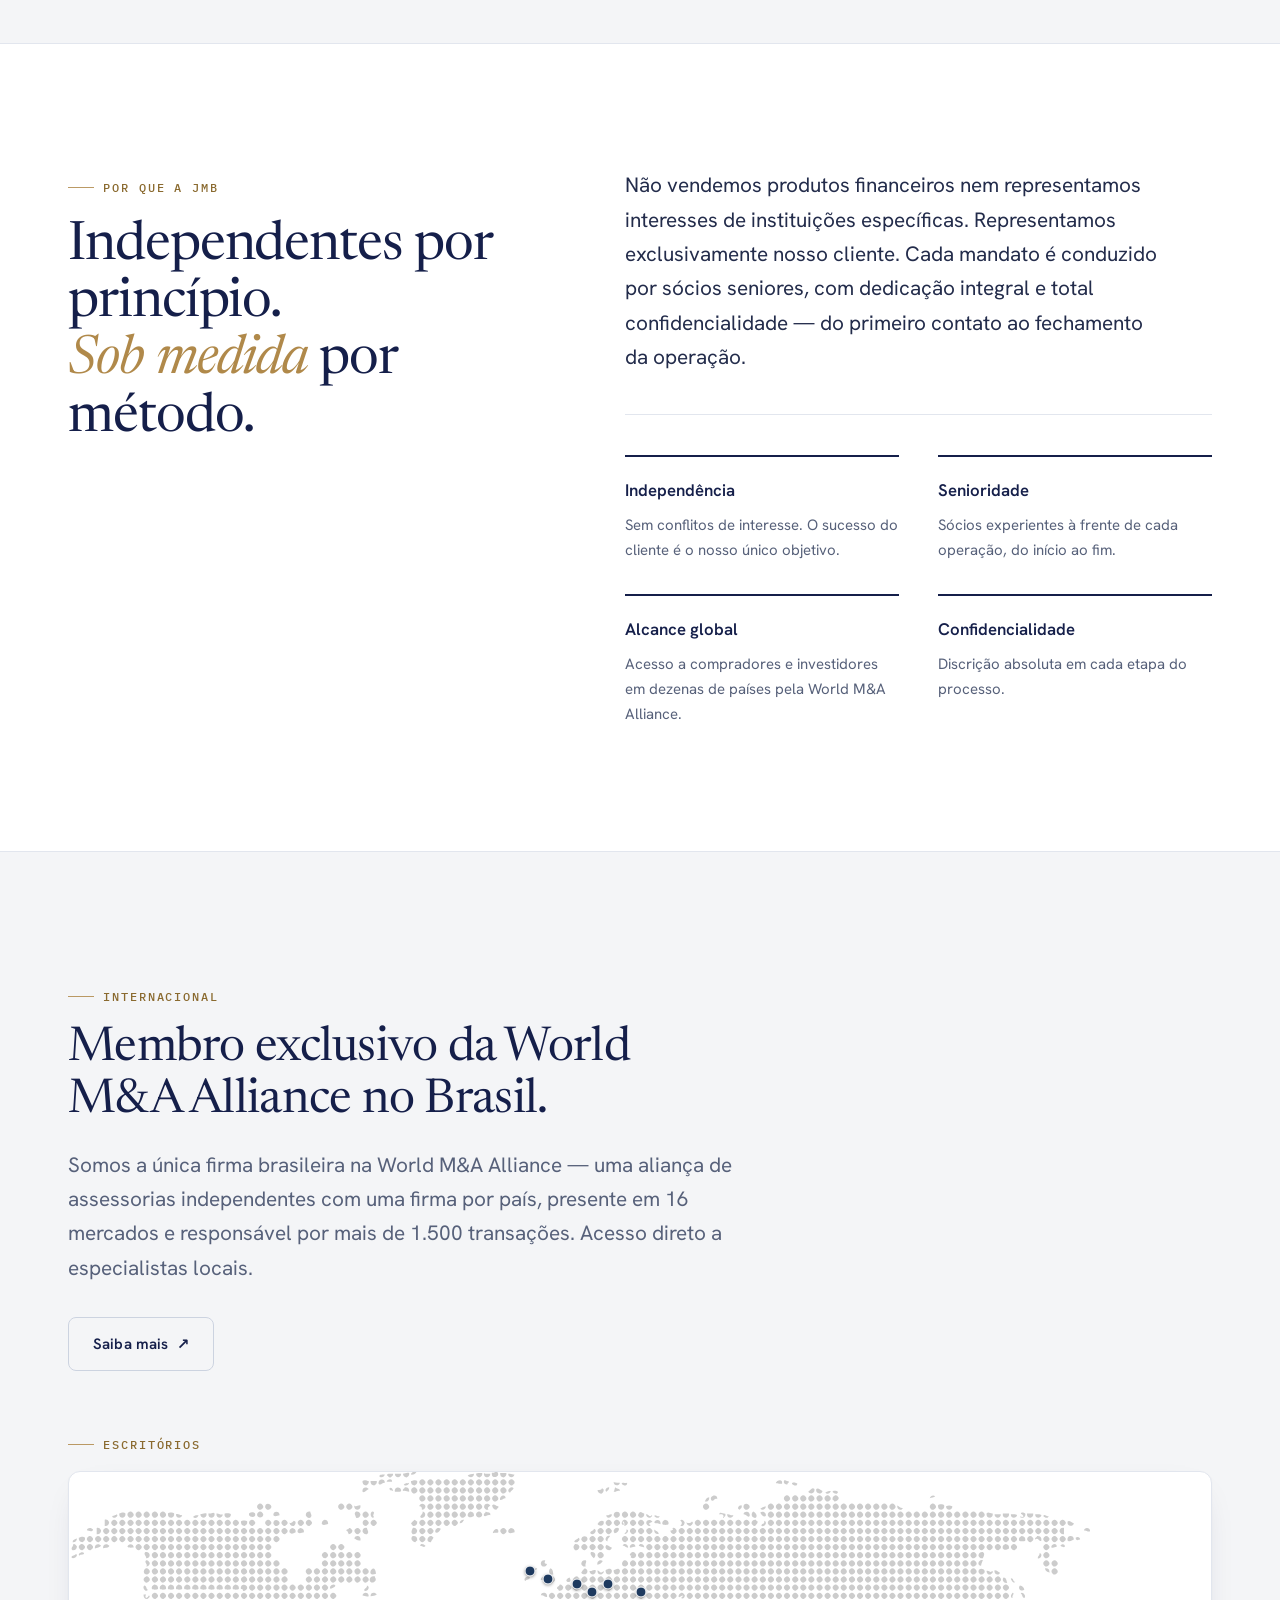
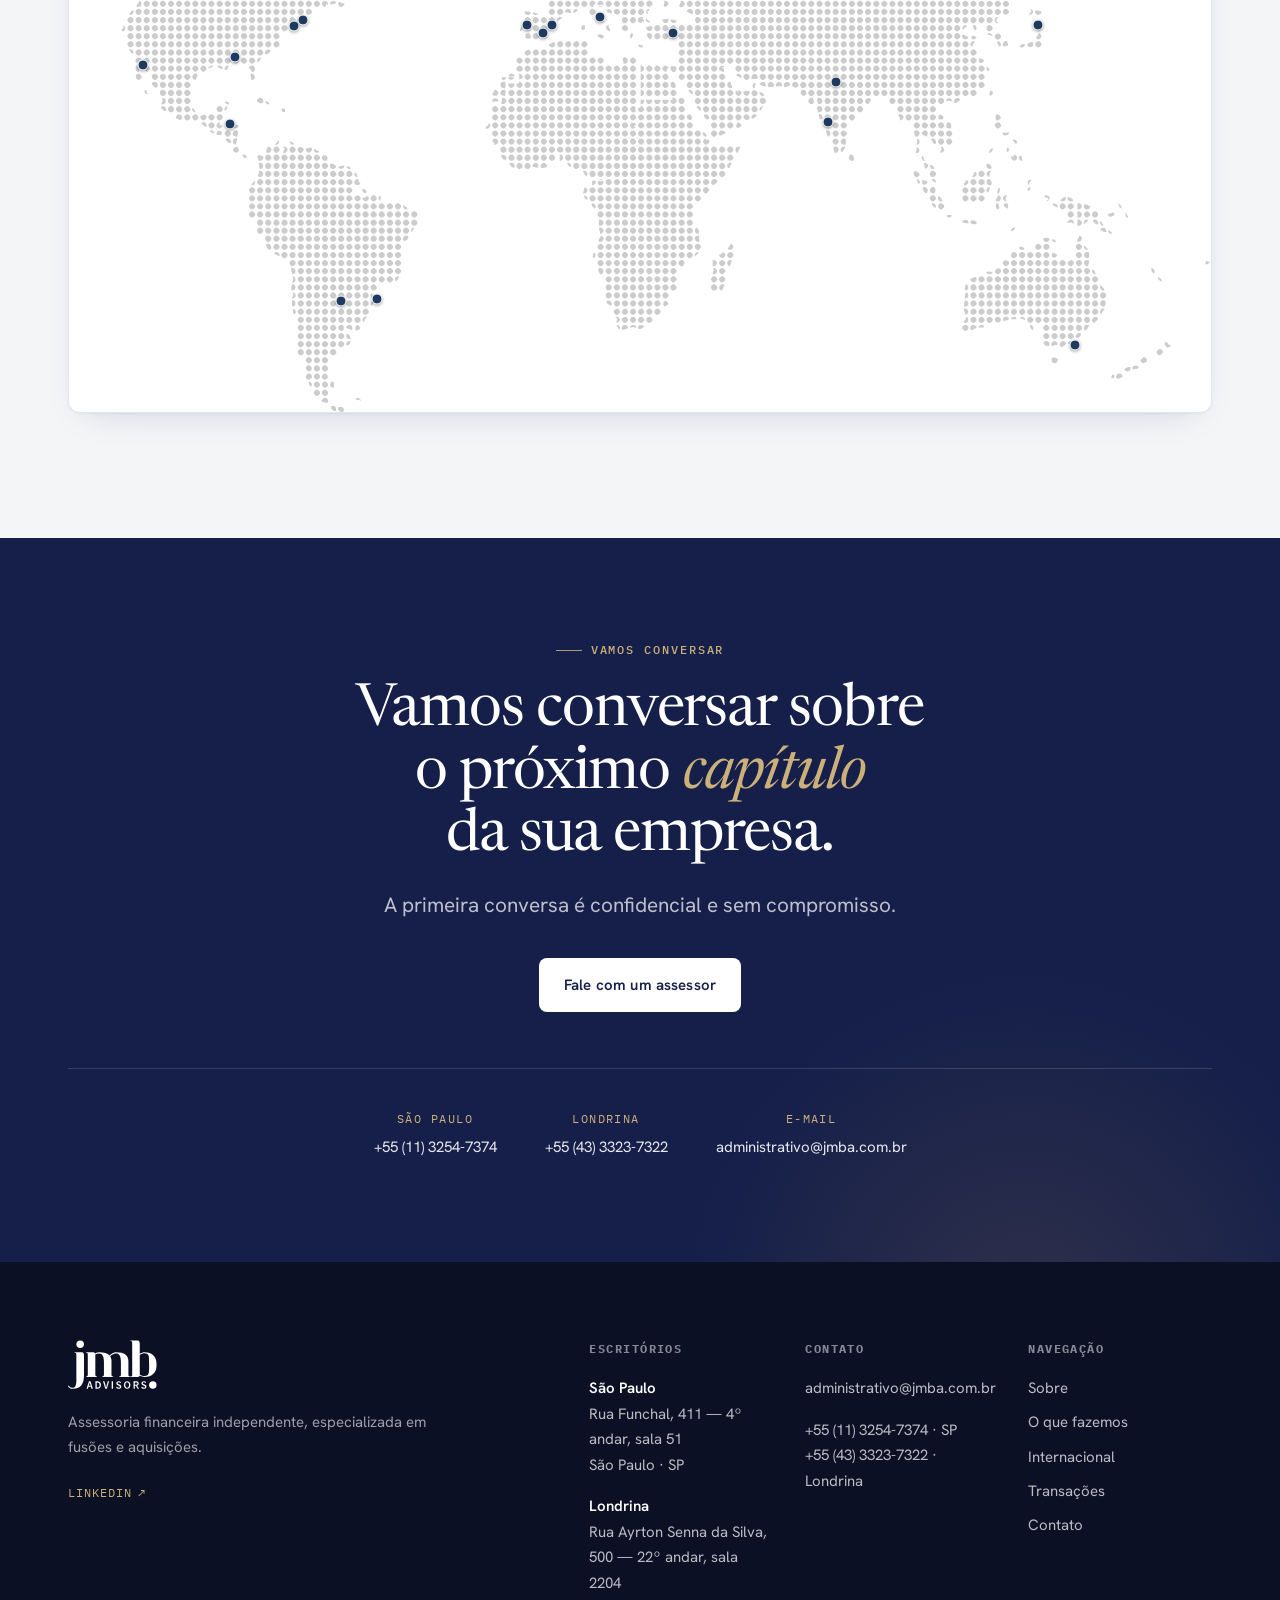
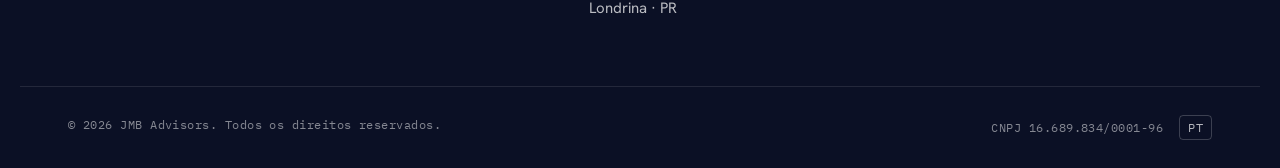
==== commit e590af37: "Aumenta visibilidade do link de transações concluídas - Font-size: 0.7rem → 0.85rem (~22% maior) - C" ====
--- a/index.html
+++ b/index.html
@@ -20,7 +20,7 @@
   <link rel="preconnect" href="https://fonts.gstatic.com" crossorigin />
   <link href="https://fonts.googleapis.com/css2?family=Hanken+Grotesk:ital,wght@0,400;0,500;0,600;0,700;1,400&family=IBM+Plex+Mono:wght@400;500&family=Newsreader:ital,opsz,wght@0,6..72,400;0,6..72,500;1,6..72,400;1,6..72,500&display=swap" rel="stylesheet" />
 
-  <link rel="stylesheet" href="assets/css/styles.css?v=55" />
+  <link rel="stylesheet" href="assets/css/styles.css?v=56" />
 </head>
 <body id="top">
   <a class="skip-link" href="#conteudo">Pular para o conteúdo</a>
--- a/assets/css/styles.css
+++ b/assets/css/styles.css
@@ -369,8 +369,9 @@
   align-self: flex-start;
   display: inline-flex; align-items: center; gap: 0.5rem;
   font-family: var(--font-mono);
-  font-size: 0.7rem; letter-spacing: 0.08em; text-transform: uppercase;
-  color: var(--slate);
+  font-size: 0.85rem; letter-spacing: 0.08em; text-transform: uppercase;
+  font-weight: 500;
+  color: var(--ink-soft);
   transition: color 0.25s var(--ease), gap 0.25s var(--ease);
 }
 .hero-carousel__link:hover { color: var(--ink); gap: 0.75rem; }
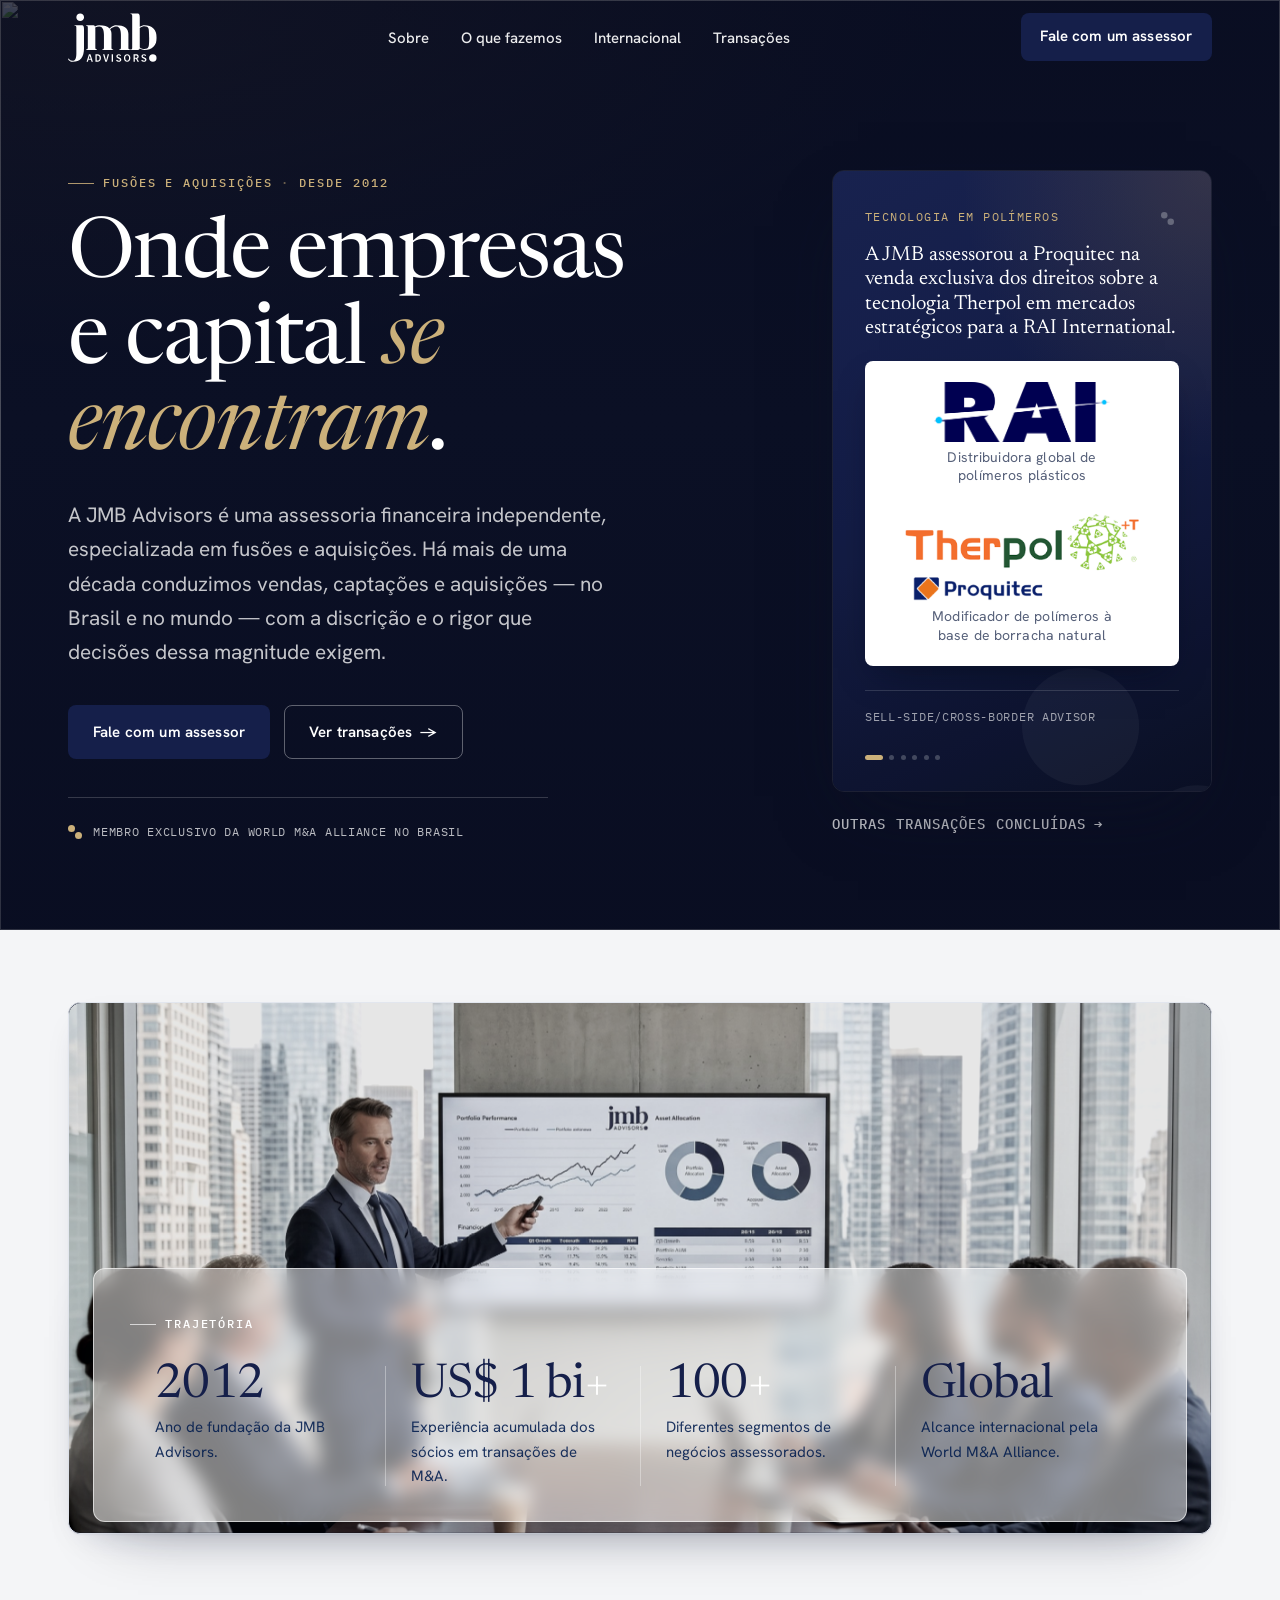
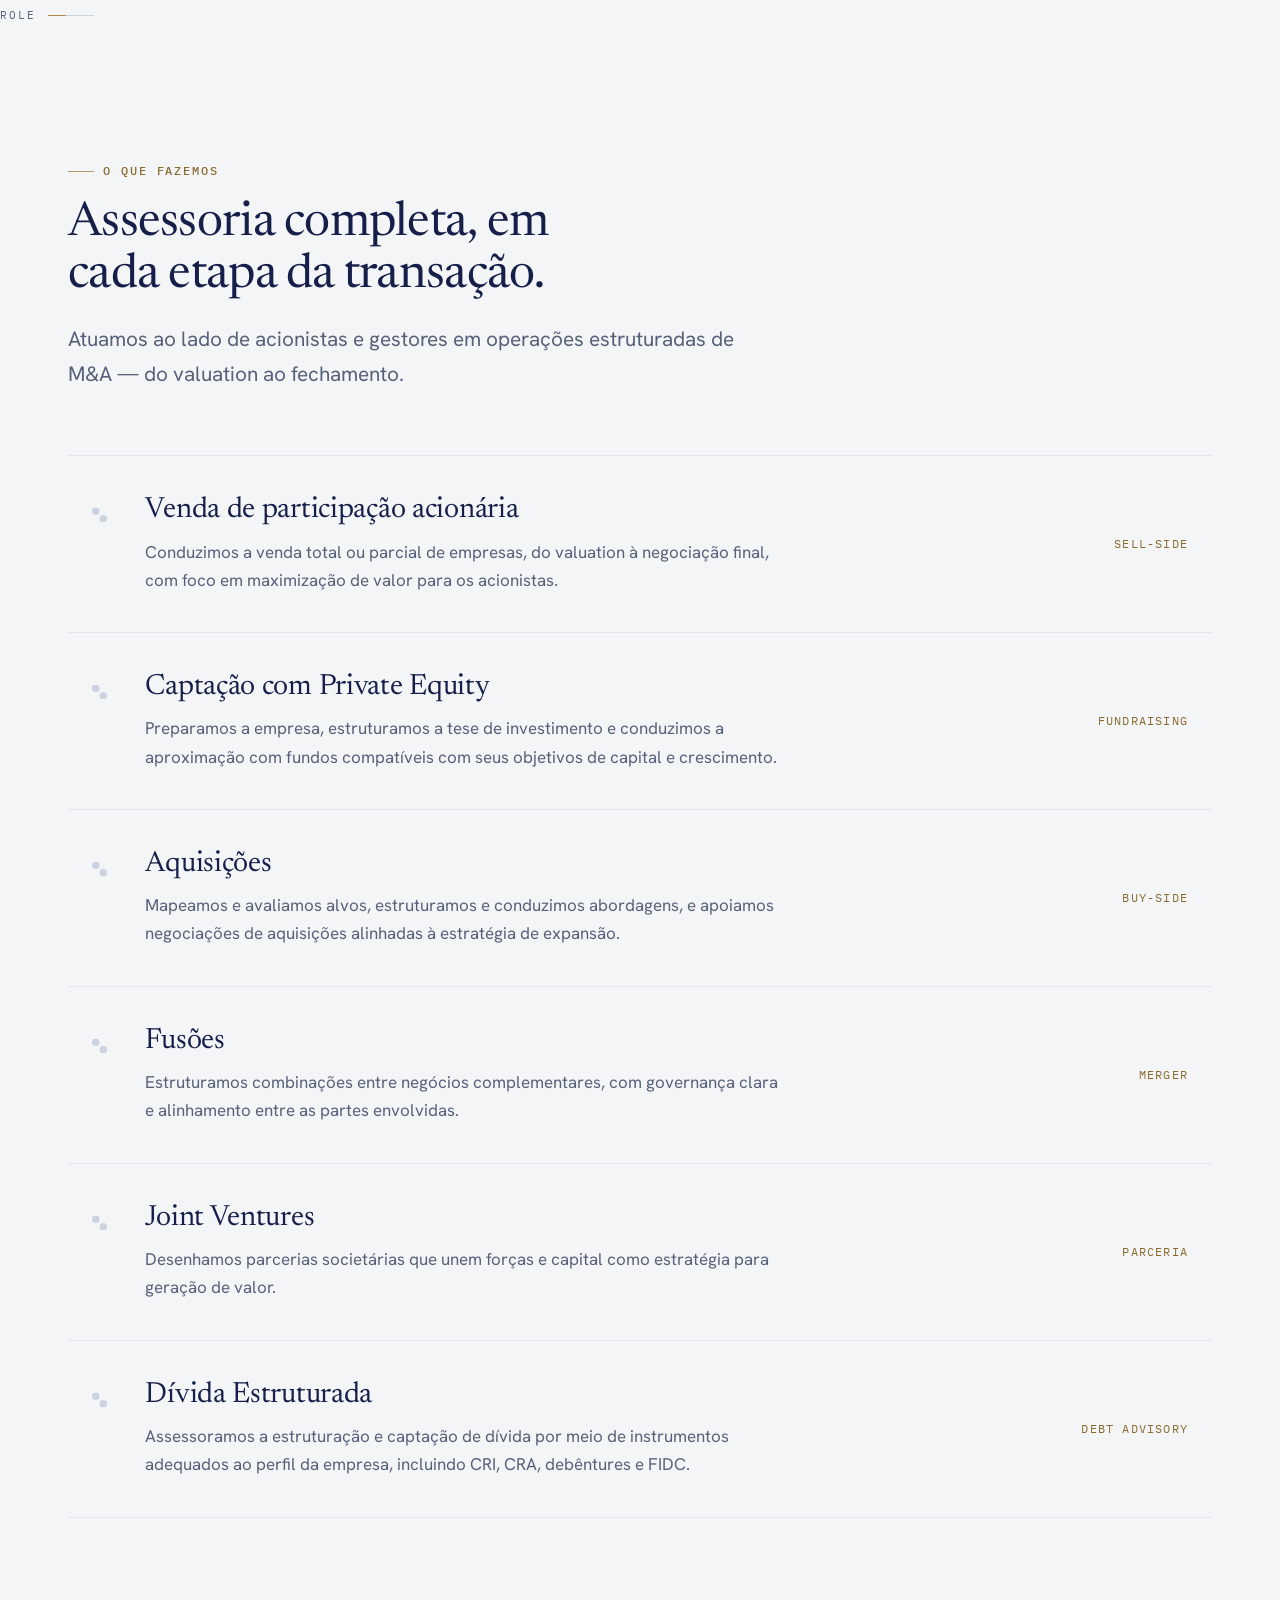
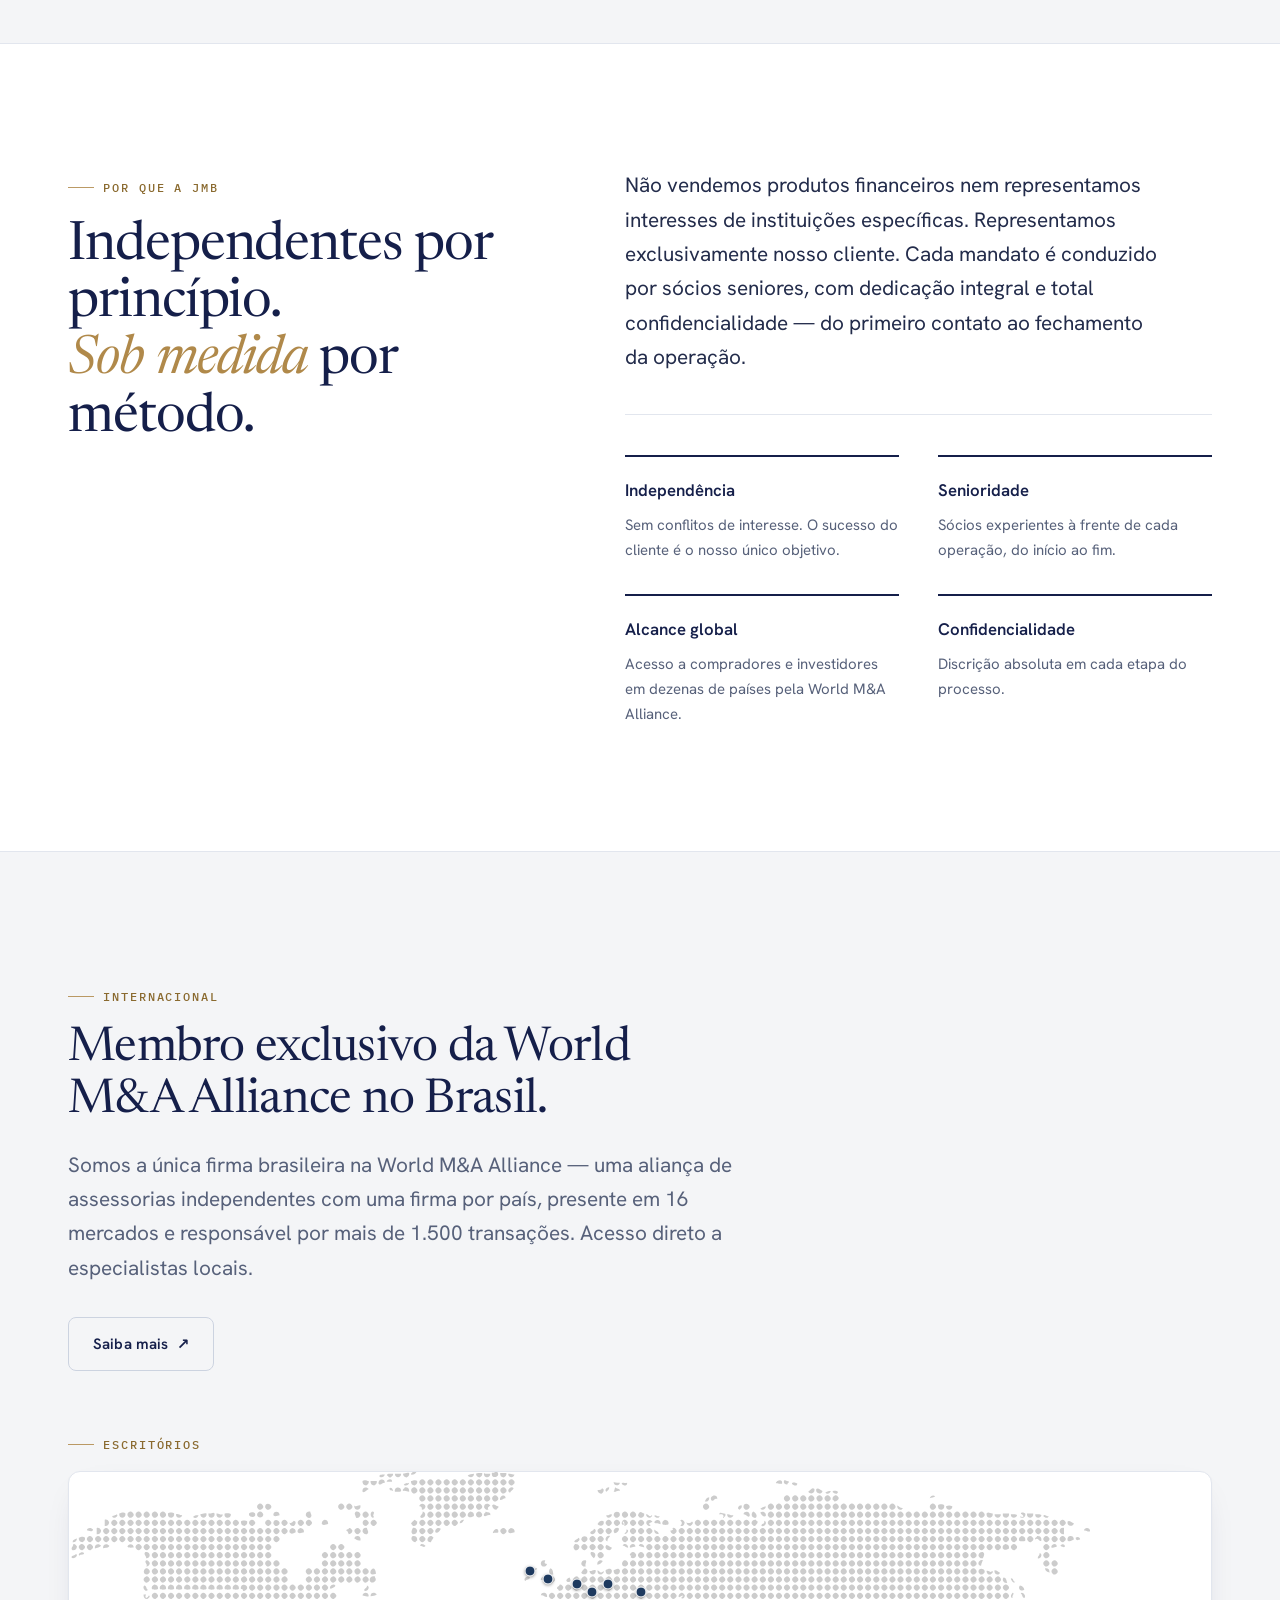
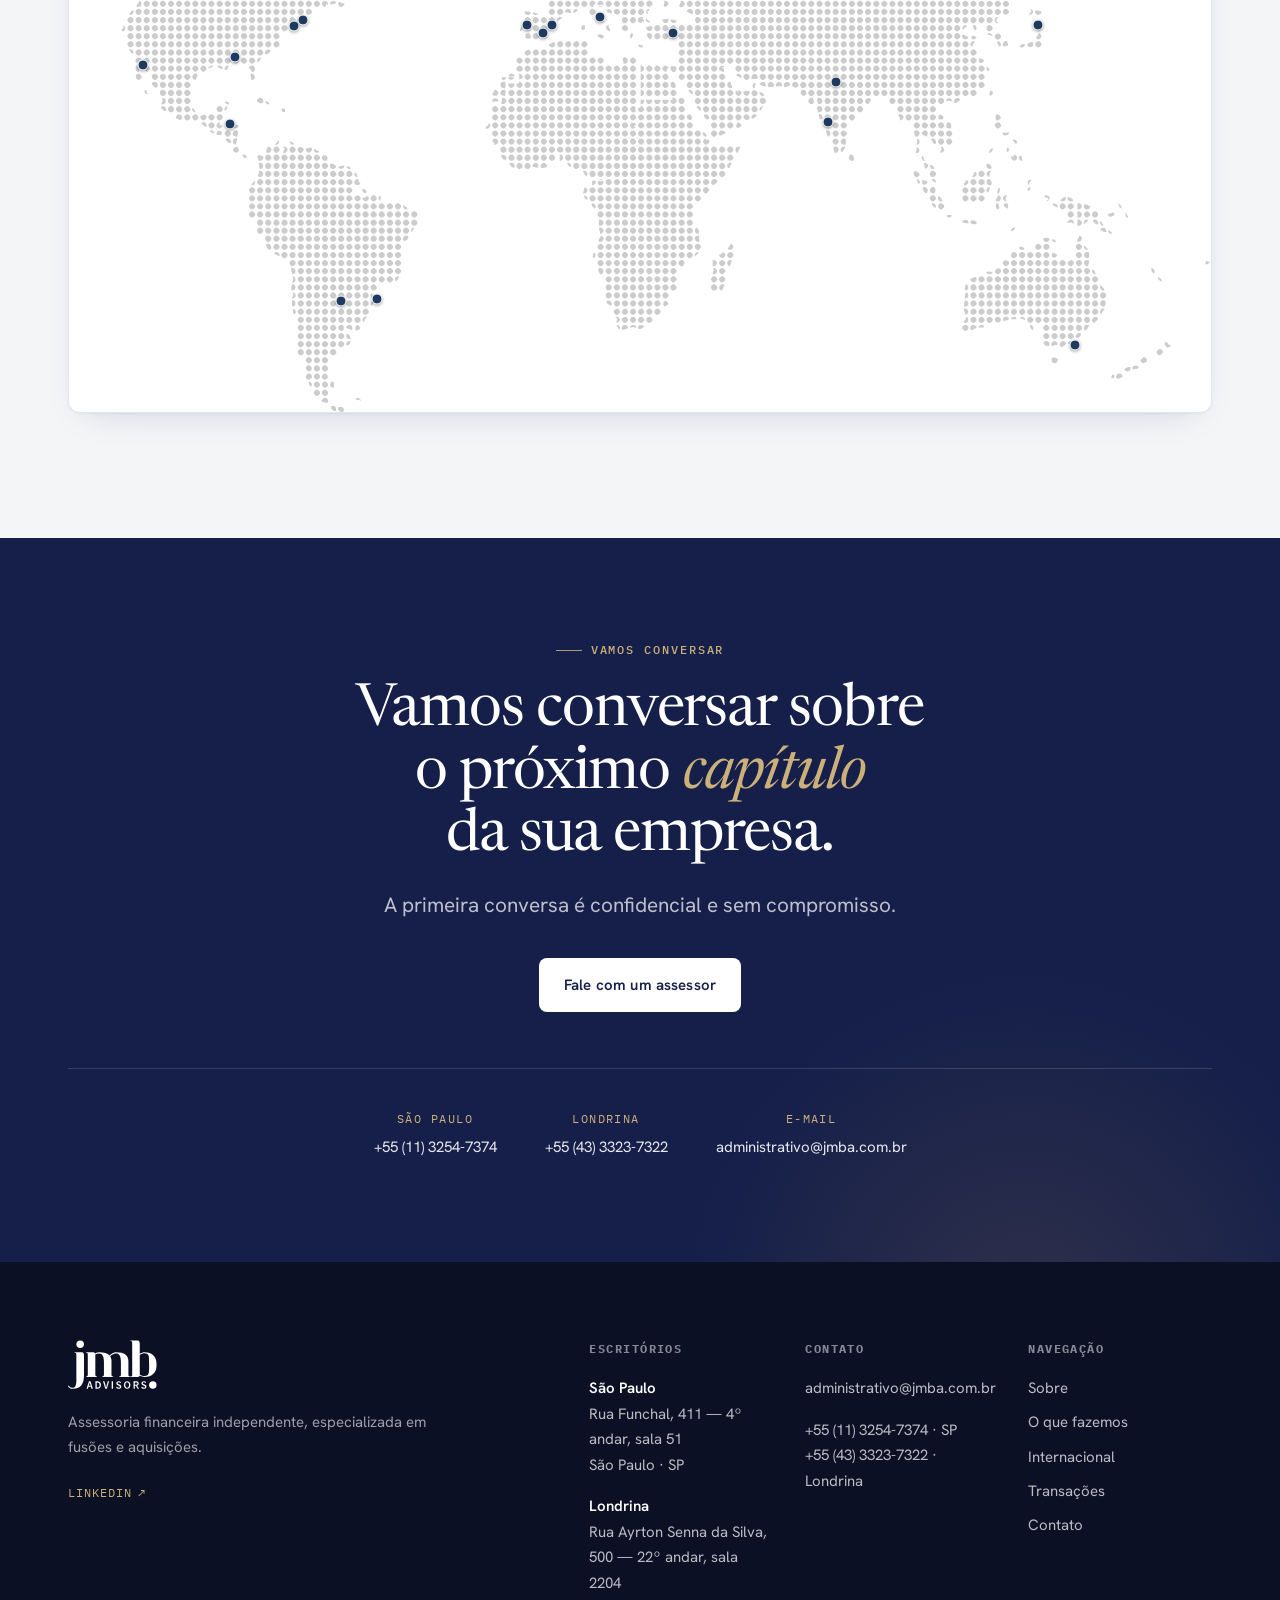
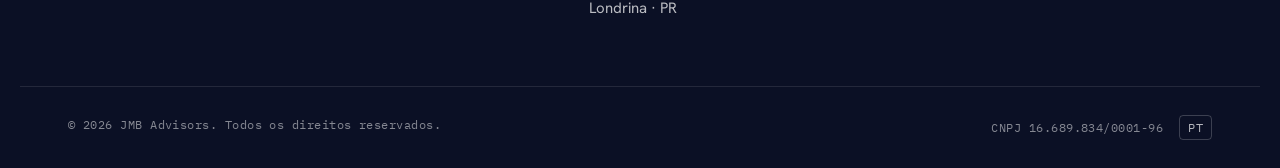
==== commit db6c64a4: "Corrige cor do link de transações concluídas - Altera cor de var(--ink-soft) para rgba(255, 255, 255" ====
--- a/index.html
+++ b/index.html
@@ -20,7 +20,7 @@
   <link rel="preconnect" href="https://fonts.gstatic.com" crossorigin />
   <link href="https://fonts.googleapis.com/css2?family=Hanken+Grotesk:ital,wght@0,400;0,500;0,600;0,700;1,400&family=IBM+Plex+Mono:wght@400;500&family=Newsreader:ital,opsz,wght@0,6..72,400;0,6..72,500;1,6..72,400;1,6..72,500&display=swap" rel="stylesheet" />
 
-  <link rel="stylesheet" href="assets/css/styles.css?v=56" />
+  <link rel="stylesheet" href="assets/css/styles.css?v=57" />
 </head>
 <body id="top">
   <a class="skip-link" href="#conteudo">Pular para o conteúdo</a>
--- a/assets/css/styles.css
+++ b/assets/css/styles.css
@@ -371,10 +371,10 @@
   font-family: var(--font-mono);
   font-size: 0.85rem; letter-spacing: 0.08em; text-transform: uppercase;
   font-weight: 500;
-  color: var(--ink-soft);
+  color: rgba(255, 255, 255, 0.72);
   transition: color 0.25s var(--ease), gap 0.25s var(--ease);
 }
-.hero-carousel__link:hover { color: var(--ink); gap: 0.75rem; }
+.hero-carousel__link:hover { color: #fff; gap: 0.75rem; }
 .hero-carousel__link span { transition: transform 0.25s var(--ease); }
 .hero-carousel__link:hover span { transform: translateX(3px); }
 @media (max-width: 1023px) {
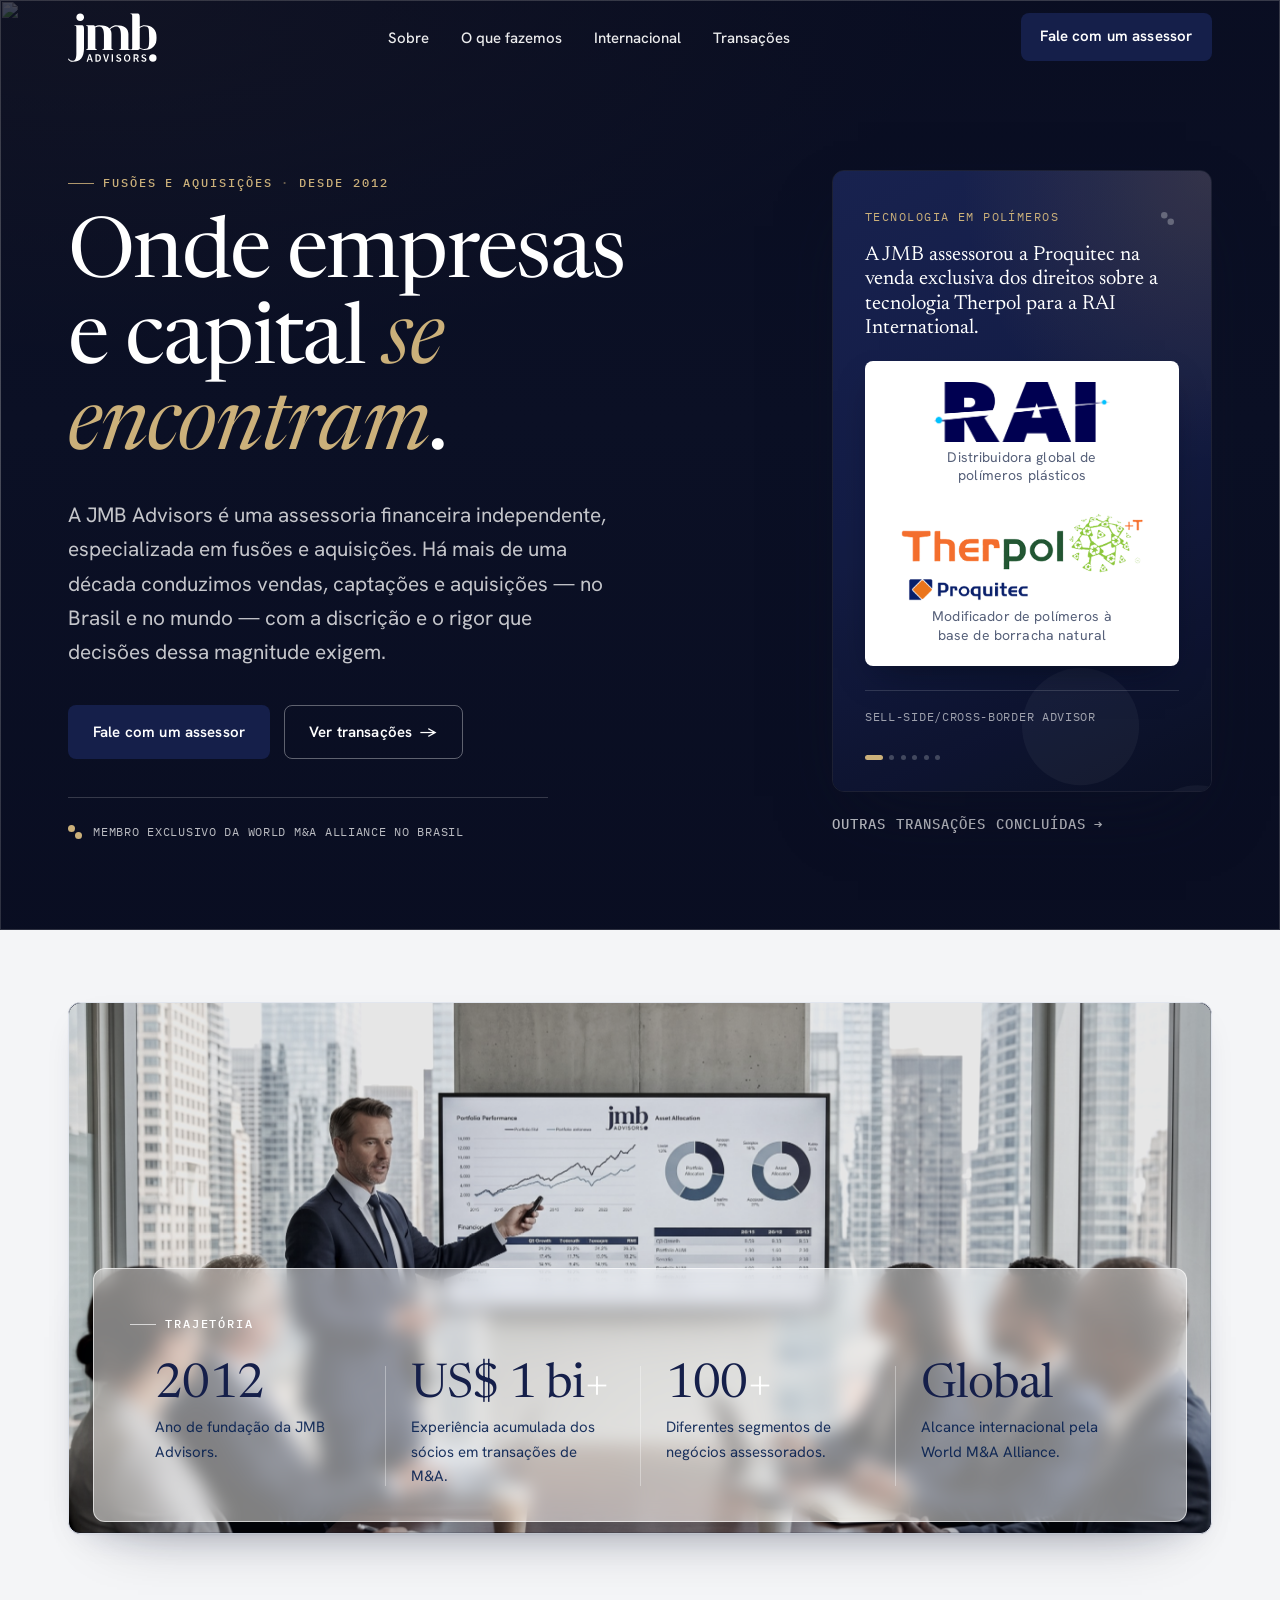
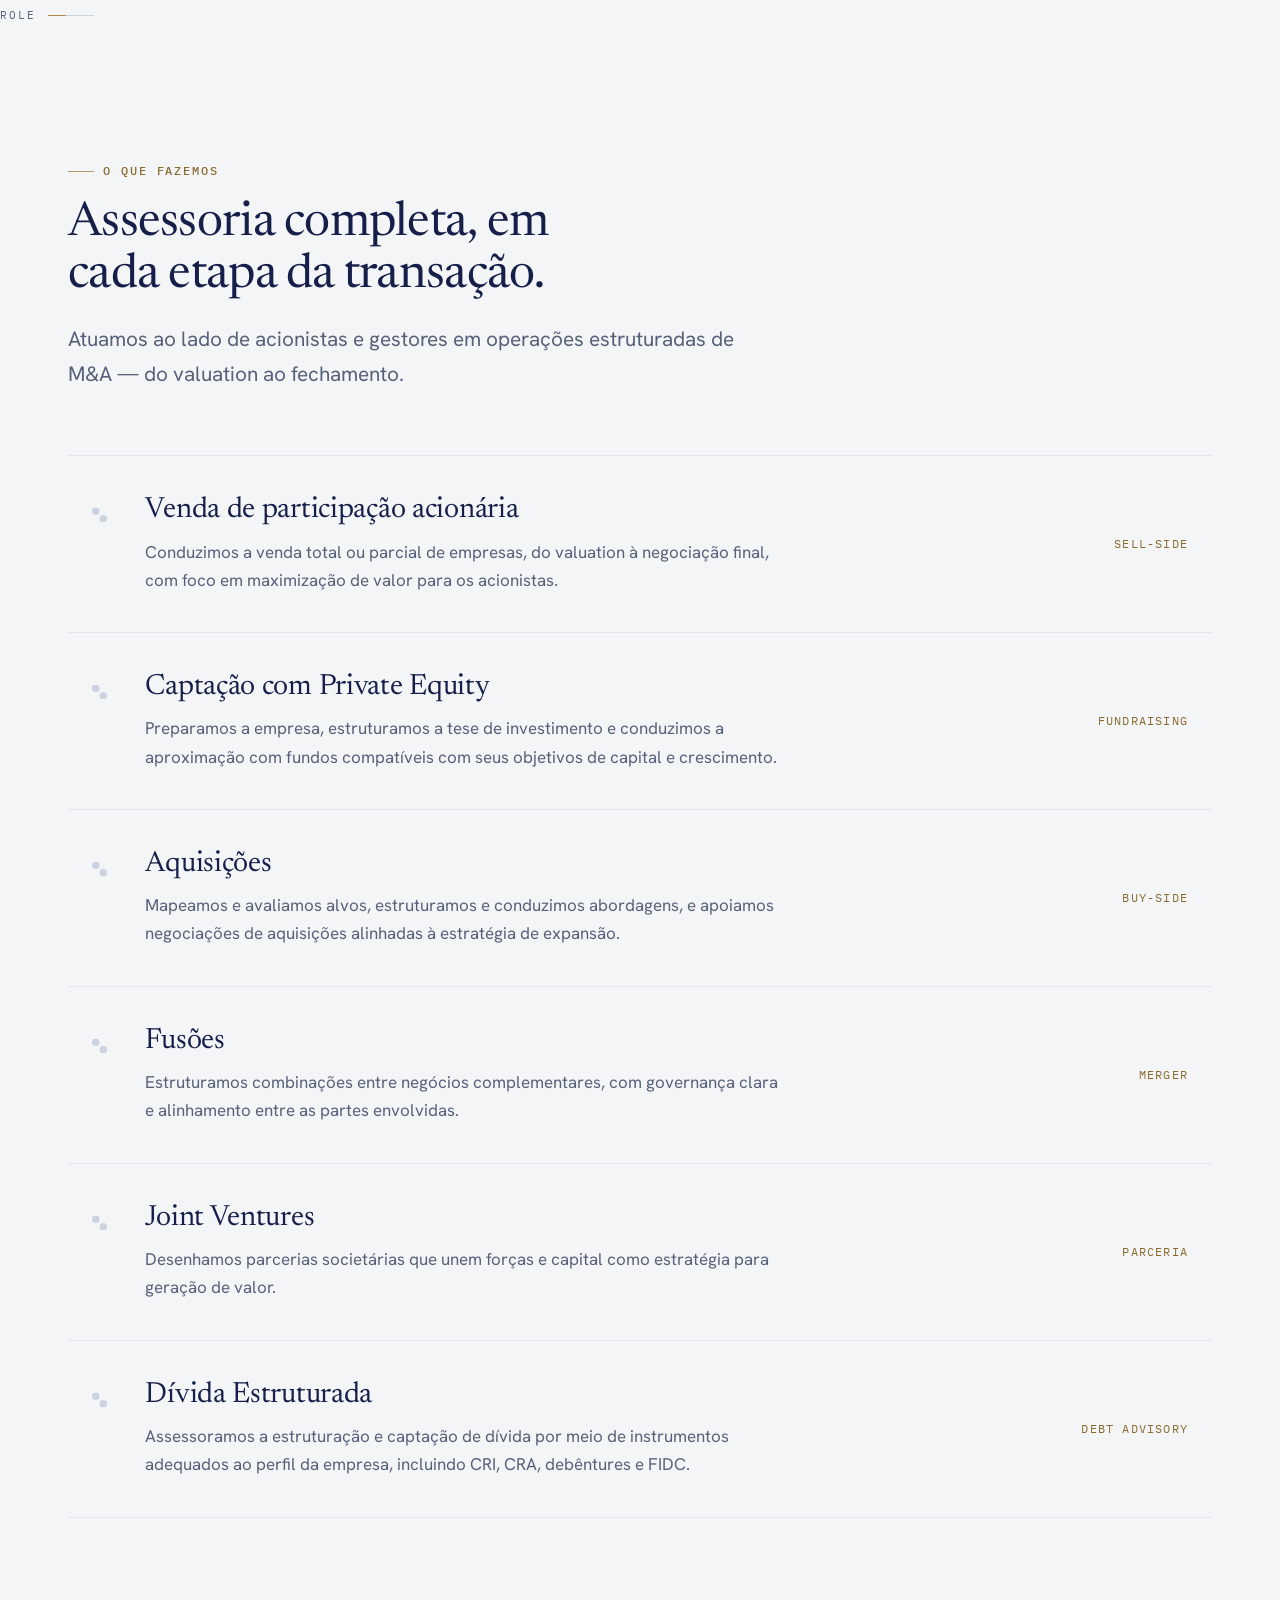
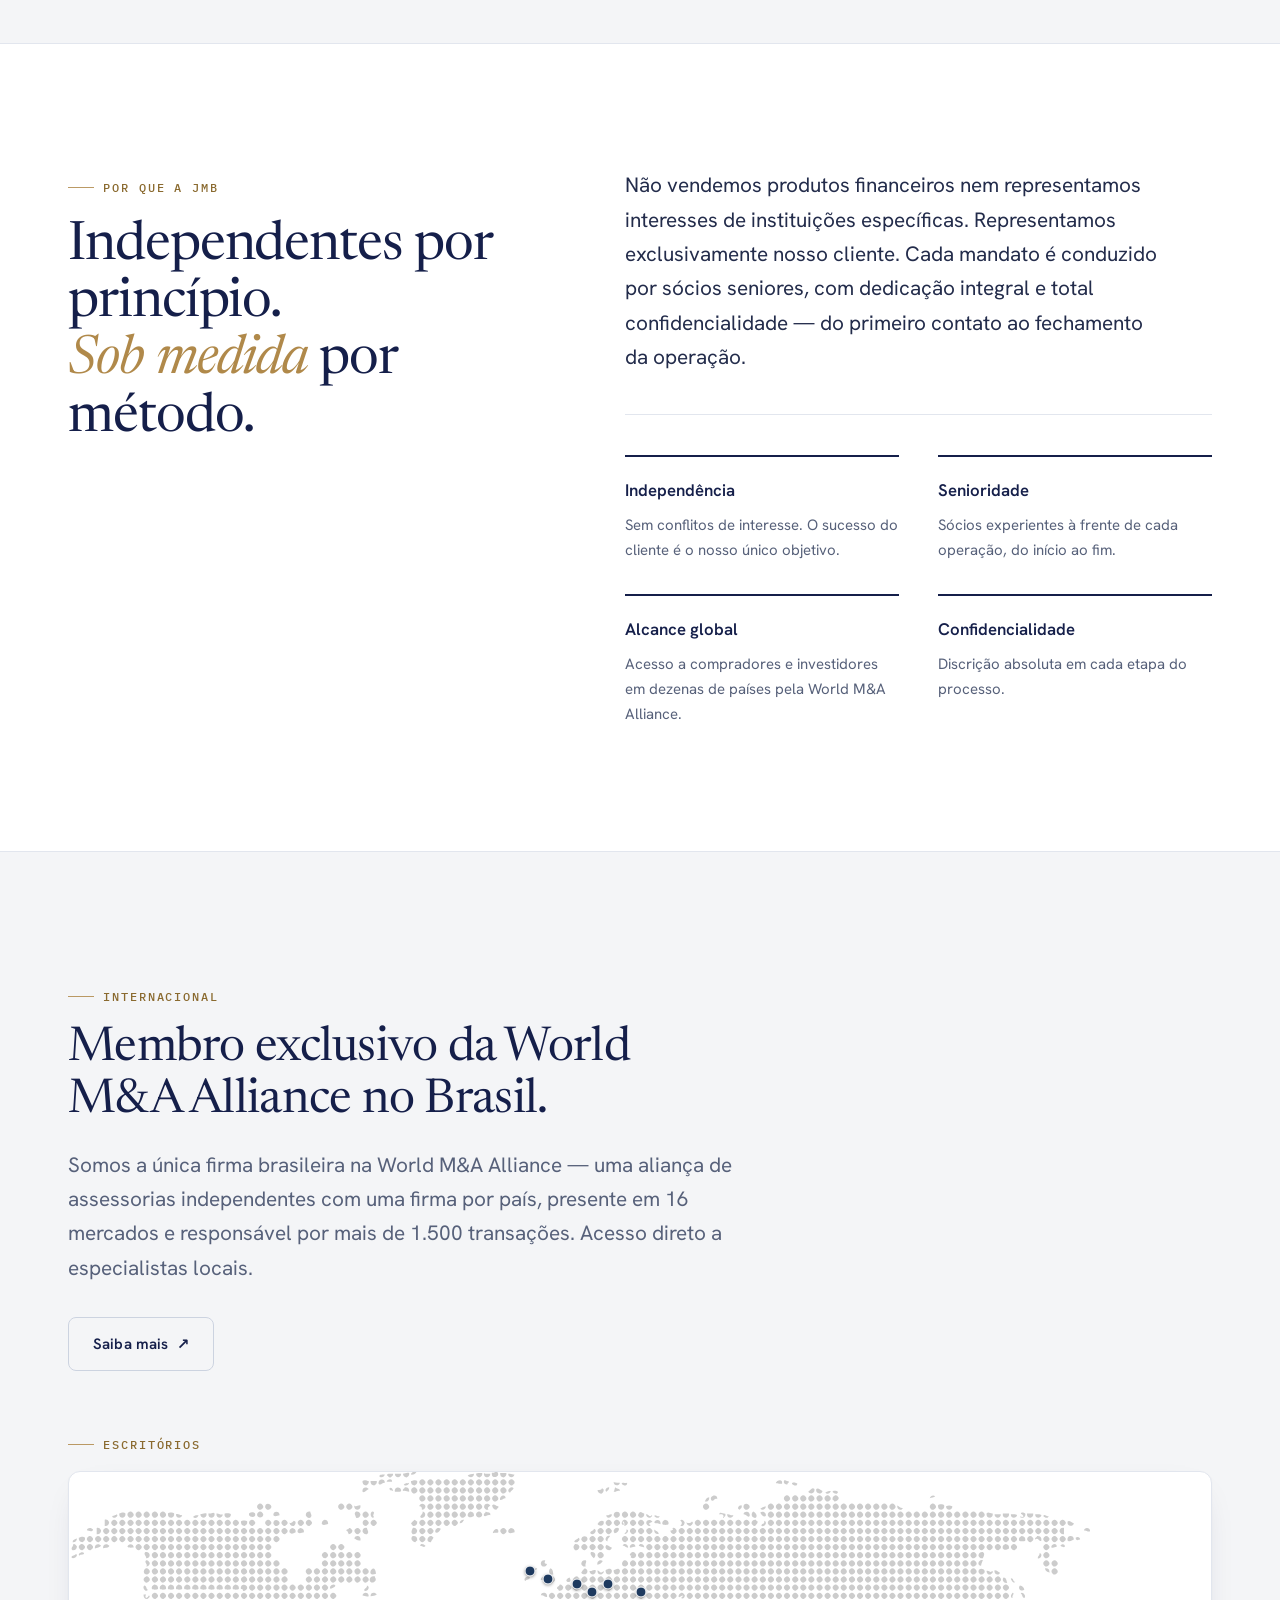
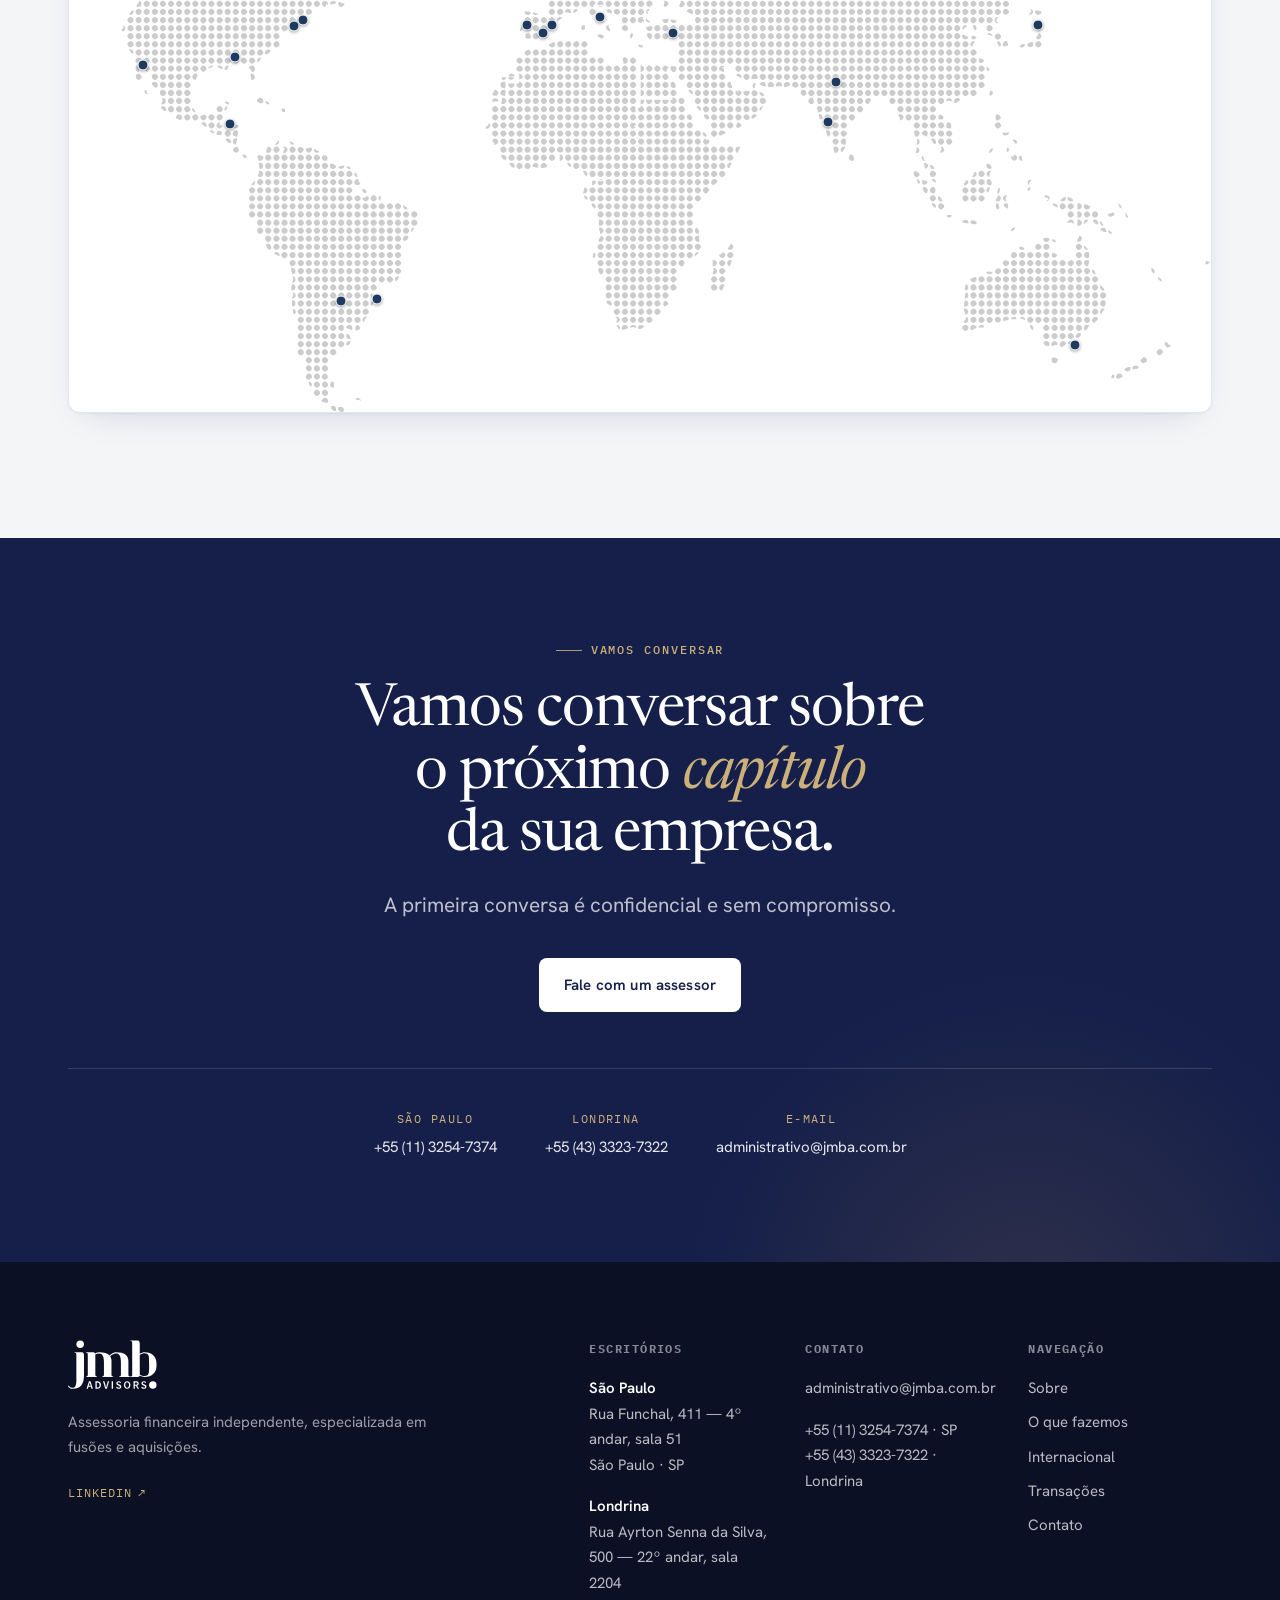
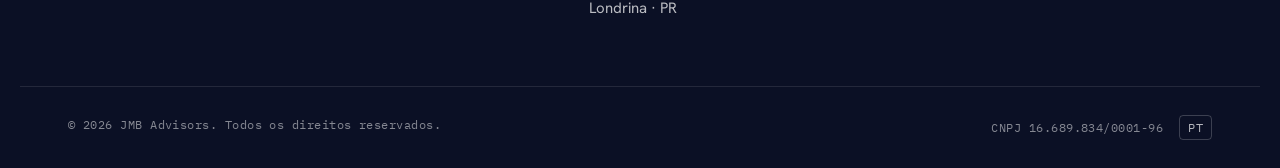
==== commit 61bf3afd: "Adiciona imagens de setor e melhora carrossel mobile na página de transações - Insere fotos represen" ====
--- a/index.html
+++ b/index.html
@@ -105,7 +105,7 @@
 
               <article class="tombstone hero-carousel__slide is-active">
                 <p class="tombstone__sector">Tecnologia em Polímeros</p>
-                <p class="tombstone__deal">A JMB assessorou a Proquitec na venda exclusiva dos direitos sobre a tecnologia Therpol em mercados estratégicos para a RAI International.</p>
+                <p class="tombstone__deal">A JMB assessorou a Proquitec na venda exclusiva dos direitos sobre a tecnologia Therpol para a RAI International.</p>
                 <div class="tombstone__logos">
                   <div class="tombstone__logo-slot">
                     <img src="assets/img/RAI.png" alt="RAI" loading="lazy" class="tombstone__logo-main">
@@ -124,7 +124,7 @@
 
               <article class="tombstone hero-carousel__slide">
                 <p class="tombstone__sector">Indústria de Saúde Animal</p>
-                <p class="tombstone__deal">A JMB assessorou a Venco na venda de 100% de suas ações para multinacional estrangeira Dechra</p>
+                <p class="tombstone__deal">A JMB assessorou os sócios da Venco na venda de 100% de suas ações para multinacional estrangeira Dechra</p>
                 <div class="tombstone__logos">
                   <div class="tombstone__logo-slot">
                     <img src="assets/img/Dechra.jpg" alt="Dechra" loading="lazy" class="tombstone__logo-main tombstone__logo--dechra">
@@ -143,7 +143,7 @@
 
               <article class="tombstone hero-carousel__slide">
                 <p class="tombstone__sector">Revenda de Insumos Agrícolas</p>
-                <p class="tombstone__deal">A JMB assessorou a Cultivar na venda de participação majoritária para Lavoro, holding de insumos agrícolas do fundo Pátria</p>
+                <p class="tombstone__deal">A JMB assessorou os sócios da Cultivar na venda de participação majoritária para Lavoro, holding de insumos agrícolas do fundo Pátria</p>
                 <div class="tombstone__logos">
                   <div class="tombstone__logo-slot">
                     <img src="assets/img/Patria.jpg" alt="Pátria" loading="lazy" class="tombstone__logo-main tombstone__logo--patria">
@@ -162,7 +162,7 @@
 
               <article class="tombstone hero-carousel__slide">
                 <p class="tombstone__sector">Clínicas odontológicas</p>
-                <p class="tombstone__deal">A JMB assessorou a Oralsin na venda de 100% de suas ações para holding de franquias do Grupo SMZTO</p>
+                <p class="tombstone__deal">A JMB assessorou os sócios da Oralsin na venda de 100% de suas ações para holding de franquias do Grupo SMZTO</p>
                 <div class="tombstone__logos">
                   <div class="tombstone__logo-slot">
                     <img src="assets/img/SMZTO.jpg" alt="SMZTO" loading="lazy" class="tombstone__logo-main tombstone__logo--smzto">
@@ -181,7 +181,7 @@
 
               <article class="tombstone hero-carousel__slide">
                 <p class="tombstone__sector">Provedor de Internet</p>
-                <p class="tombstone__deal">A JMB assessorou a Starnet na venda de 100% de suas ações para empresa Desktop, do fundo HIG</p>
+                <p class="tombstone__deal">A JMB assessorou os sócios da Starnet na venda de 100% de suas ações para empresa Desktop, do fundo HIG</p>
                 <div class="tombstone__logos">
                   <div class="tombstone__logo-slot">
                     <img src="assets/img/DesktopHIG.jpg" alt="DesktopHIG" loading="lazy" class="tombstone__logo-main tombstone__logo--desktop">
--- a/assets/css/styles.css
+++ b/assets/css/styles.css
@@ -686,9 +686,29 @@
 
 /* ---------- Page hero (transacoes.html) ---------- */
 .page-hero {
+  position: relative;
   padding-top: calc(var(--header-h) + clamp(2rem, 5vw, 3.5rem));
-  padding-bottom: clamp(2.5rem, 5vw, 4rem);
-}
+  padding-bottom: clamp(0.5rem, 1vw, 0.75rem);
+  background-image: url('../img/MAdeal.png');
+  background-size: cover;
+  background-position: center;
+  background-attachment: fixed;
+}
+.page-hero::before {
+  content: "";
+  position: absolute;
+  inset: 0;
+  background: rgba(0, 0, 0, 0.4);
+  pointer-events: none;
+  z-index: 0;
+}
+.page-hero > .container {
+  position: relative;
+  z-index: 1;
+}
+.page-hero .section__head { max-width: 46rem; }
+.page-hero .section__title { color: #fff; }
+.page-hero .section__lede { color: rgba(255, 255, 255, 0.82); }
 .page-hero__back {
   display: inline-flex; align-items: center; gap: 0.5rem;
   font-family: var(--font-mono);
@@ -703,12 +723,31 @@
 
 /* ---------- Transactions / tombstones ---------- */
 .transactions { background: var(--surface); border-block: 1px solid var(--mist); }
-.transactions--page { border-top: none; padding-top: 0; }
+.transactions--page { border-top: none; padding-top: clamp(2rem, 4vw, 3rem); margin-top: 0; }
+.transactions-carousel {
+  display: flex; align-items: center;
+  gap: clamp(0.75rem, 2vw, 1.25rem);
+}
+.transactions-carousel__viewport { flex: 1; overflow: hidden; touch-action: pan-y; }
+.transactions-carousel__arrow {
+  flex: 0 0 auto;
+  display: flex; align-items: center; justify-content: center;
+  width: 42px; height: 42px;
+  border-radius: 50%;
+  border: 1px solid var(--mist-strong);
+  background: var(--surface);
+  color: var(--ink);
+  font-size: 1.1rem;
+  transition: background 0.25s var(--ease), color 0.25s var(--ease), border-color 0.25s var(--ease), transform 0.25s var(--ease);
+}
+.transactions-carousel__arrow:hover { background: var(--ink); color: #fff; border-color: var(--ink); transform: translateY(-2px); }
 .tombstones {
-  display: grid;
-  grid-template-columns: repeat(3, 1fr);
+  display: flex;
   gap: clamp(1rem, 2vw, 1.5rem);
-}
+  transition: transform 0.5s var(--ease);
+  will-change: transform;
+}
+.tombstones .tombstone { flex: 0 0 calc((100% - 2 * clamp(1rem, 2vw, 1.5rem)) / 3); }
 .tombstone {
   position: relative;
   background: var(--paper);
@@ -809,6 +848,107 @@
 }
 .tombstone__seal { position: absolute; top: 0.3rem; right: 0.3rem; width: 13px; height: 13px; color: var(--mist-strong); }
 
+/* ---------- Transactions page: photo-led card style ---------- */
+.transactions--page .tombstone {
+  padding: 0;
+  min-height: 0;
+  overflow: hidden;
+}
+.transactions--page .tombstone__seal { display: none; }
+.transactions--page .tombstone__image {
+  position: relative;
+  aspect-ratio: 4 / 3;
+  background: linear-gradient(135deg, var(--ink) 0%, var(--midnight) 100%);
+  overflow: hidden;
+}
+.transactions--page .tombstone__image img {
+  width: 100%; height: 100%;
+  object-fit: cover;
+  display: block;
+}
+.transactions--page .tombstone__image::after {
+  content: "";
+  position: absolute; inset: auto 0 0 0; height: 55%;
+  background: linear-gradient(to top, rgba(11, 16, 37, 0.75), transparent);
+  pointer-events: none;
+}
+.transactions--page .tombstone__sector-tag {
+  position: absolute; left: 1.1rem; bottom: 1rem; z-index: 1;
+  font-family: var(--font-mono);
+  font-size: 0.66rem; letter-spacing: 0.12em; text-transform: uppercase;
+  color: #fff;
+}
+.transactions--page .tombstone__body {
+  padding: 1.5rem 1.5rem 1.75rem;
+  display: flex; flex-direction: column; gap: 1.1rem;
+  flex: 1;
+}
+.transactions--page .tombstone__logos {
+  flex-direction: row;
+  align-items: center; justify-content: center;
+  gap: 0.4rem;
+  margin-top: 0;
+  padding: 1rem 0.75rem;
+}
+.transactions--page .tombstone__logo {
+  height: 150px; width: auto; max-width: 150px;
+  object-fit: contain;
+  background: transparent;
+}
+
+/* Individual logo sizing using nth-child */
+/* Tombstone 1: RAI | Therpol */
+.transactions--page .tombstone:nth-child(1) .tombstone__logos > img:nth-child(1) { height: 32px; } /* RAI */
+.transactions--page .tombstone:nth-child(1) .tombstone__logos > img:nth-child(3) { height: 44px; } /* Therpol */
+
+/* Tombstone 2: Dechra | Venco */
+.transactions--page .tombstone:nth-child(2) .tombstone__logos > img:nth-child(1) { height: 60px; } /* Dechra */
+.transactions--page .tombstone:nth-child(2) .tombstone__logos > img:nth-child(3) { height: 50px; } /* Venco */
+
+/* Tombstone 3: Pátria | Cultivar */
+.transactions--page .tombstone:nth-child(3) .tombstone__logos > img:nth-child(1) { height: 32px; } /* Pátria */
+.transactions--page .tombstone:nth-child(3) .tombstone__logos > img:nth-child(3) { height: 42px; } /* Cultivar */
+
+/* Tombstone 4: SMZTO | Oralsin */
+.transactions--page .tombstone:nth-child(4) .tombstone__logos > img:nth-child(1) { height: 38px; } /* SMZTO */
+.transactions--page .tombstone:nth-child(4) .tombstone__logos > img:nth-child(3) { height: 38px; } /* Oralsin */
+
+/* Tombstone 5: DesktopHIG | Starnet */
+.transactions--page .tombstone:nth-child(5) .tombstone__logos > img:nth-child(1) { height: 32px; } /* DesktopHIG */
+.transactions--page .tombstone:nth-child(5) .tombstone__logos > img:nth-child(3) { height: 32px; } /* Starnet */
+
+.transactions--page .tombstone__logo-placeholder {
+  font-family: var(--font-mono);
+  font-size: 0.6rem; letter-spacing: 0.05em; text-transform: uppercase;
+  color: var(--mist-strong);
+  text-align: center; line-height: 1.4;
+}
+.transactions--page .tombstone__logos-sep {
+  width: 1px;
+  height: auto;
+  background: var(--mist-strong);
+  opacity: 0.7;
+  margin-left: auto;
+  margin-right: auto;
+  align-self: center;
+}
+.transactions--page .tombstone__deal {
+  margin-top: 0;
+  font-size: 1.05rem;
+  line-height: 1.35;
+  flex: none;
+}
+.transactions--page .tombstone__caption {
+  font-family: var(--font-sans);
+  font-style: normal;
+  font-size: 0.85rem;
+  letter-spacing: normal;
+  text-align: left;
+  color: var(--slate);
+  margin-top: 0;
+}
+.transactions--page .tombstone__foot { margin-top: auto; }
+
 /* ---------- CTA ---------- */
 .cta { background: var(--ink); color: #fff; padding-block: clamp(4.5rem, 8vw, 8rem); position: relative; overflow: hidden; }
 .cta::before {
@@ -909,7 +1049,7 @@
   .menu-toggle { display: block; }
   .stats__grid { grid-template-columns: repeat(2, 1fr); gap: 2rem 0; }
   .stat + .stat:nth-child(odd)::before { display: none; }
-  .tombstones { grid-template-columns: repeat(2, 1fr); }
+  .tombstones .tombstone { flex: 0 0 calc((100% - clamp(1rem, 2vw, 1.5rem)) / 2); }
   .site-footer__inner { grid-template-columns: 1fr; }
 }
 
@@ -920,9 +1060,12 @@
   .service:hover { padding-left: clamp(0.5rem, 2vw, 1.5rem); }
   .section__head--split { flex-direction: column; align-items: flex-start; }
   .section__note { max-width: none; }
-  .tombstones { grid-template-columns: 1fr; }
+  .tombstones .tombstone { flex: 0 0 100%; }
   .pillars { grid-template-columns: 1fr; }
   .cta__contacts { gap: 1.5rem; }
+  .page-hero { background-attachment: scroll; background-position: center top; }
+  .transactions-carousel__arrow { display: none; }
+  .transactions-carousel { gap: 0; }
 }
 
 /* ---------- Reduced motion ---------- */
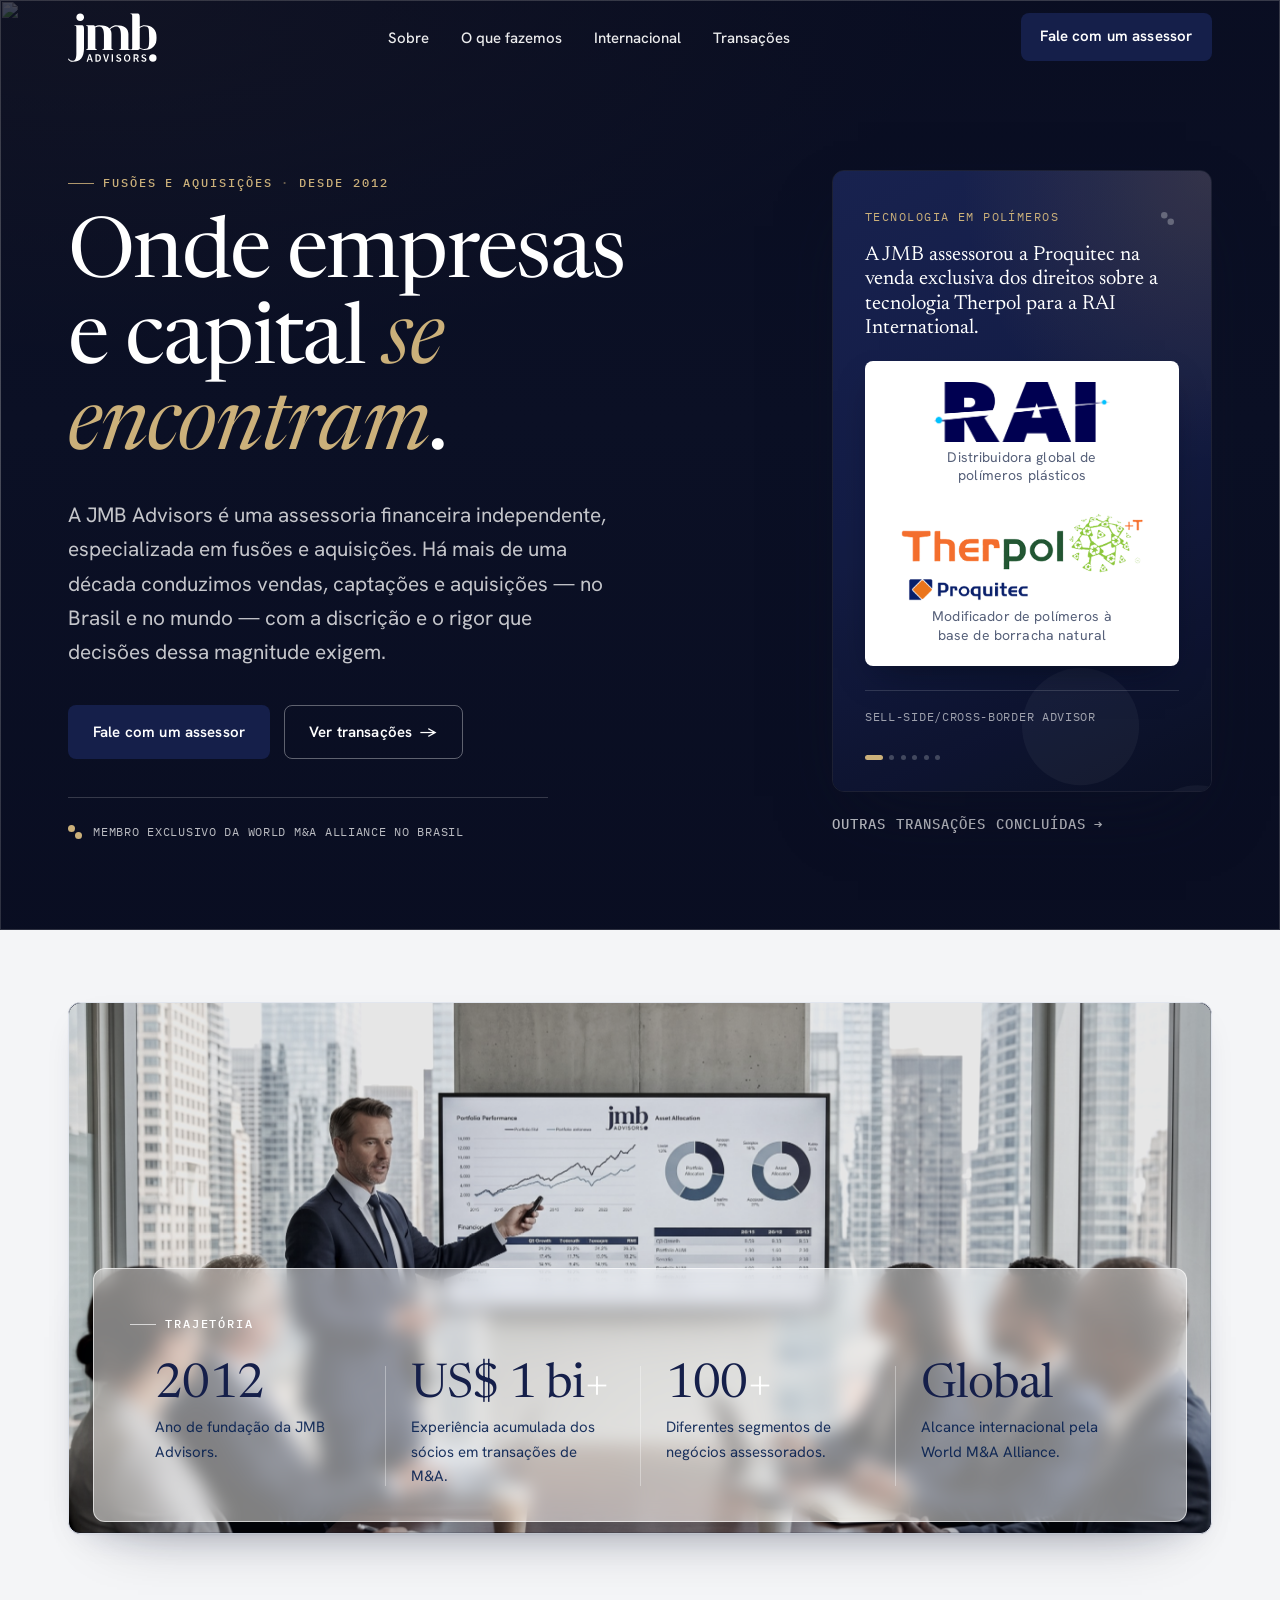
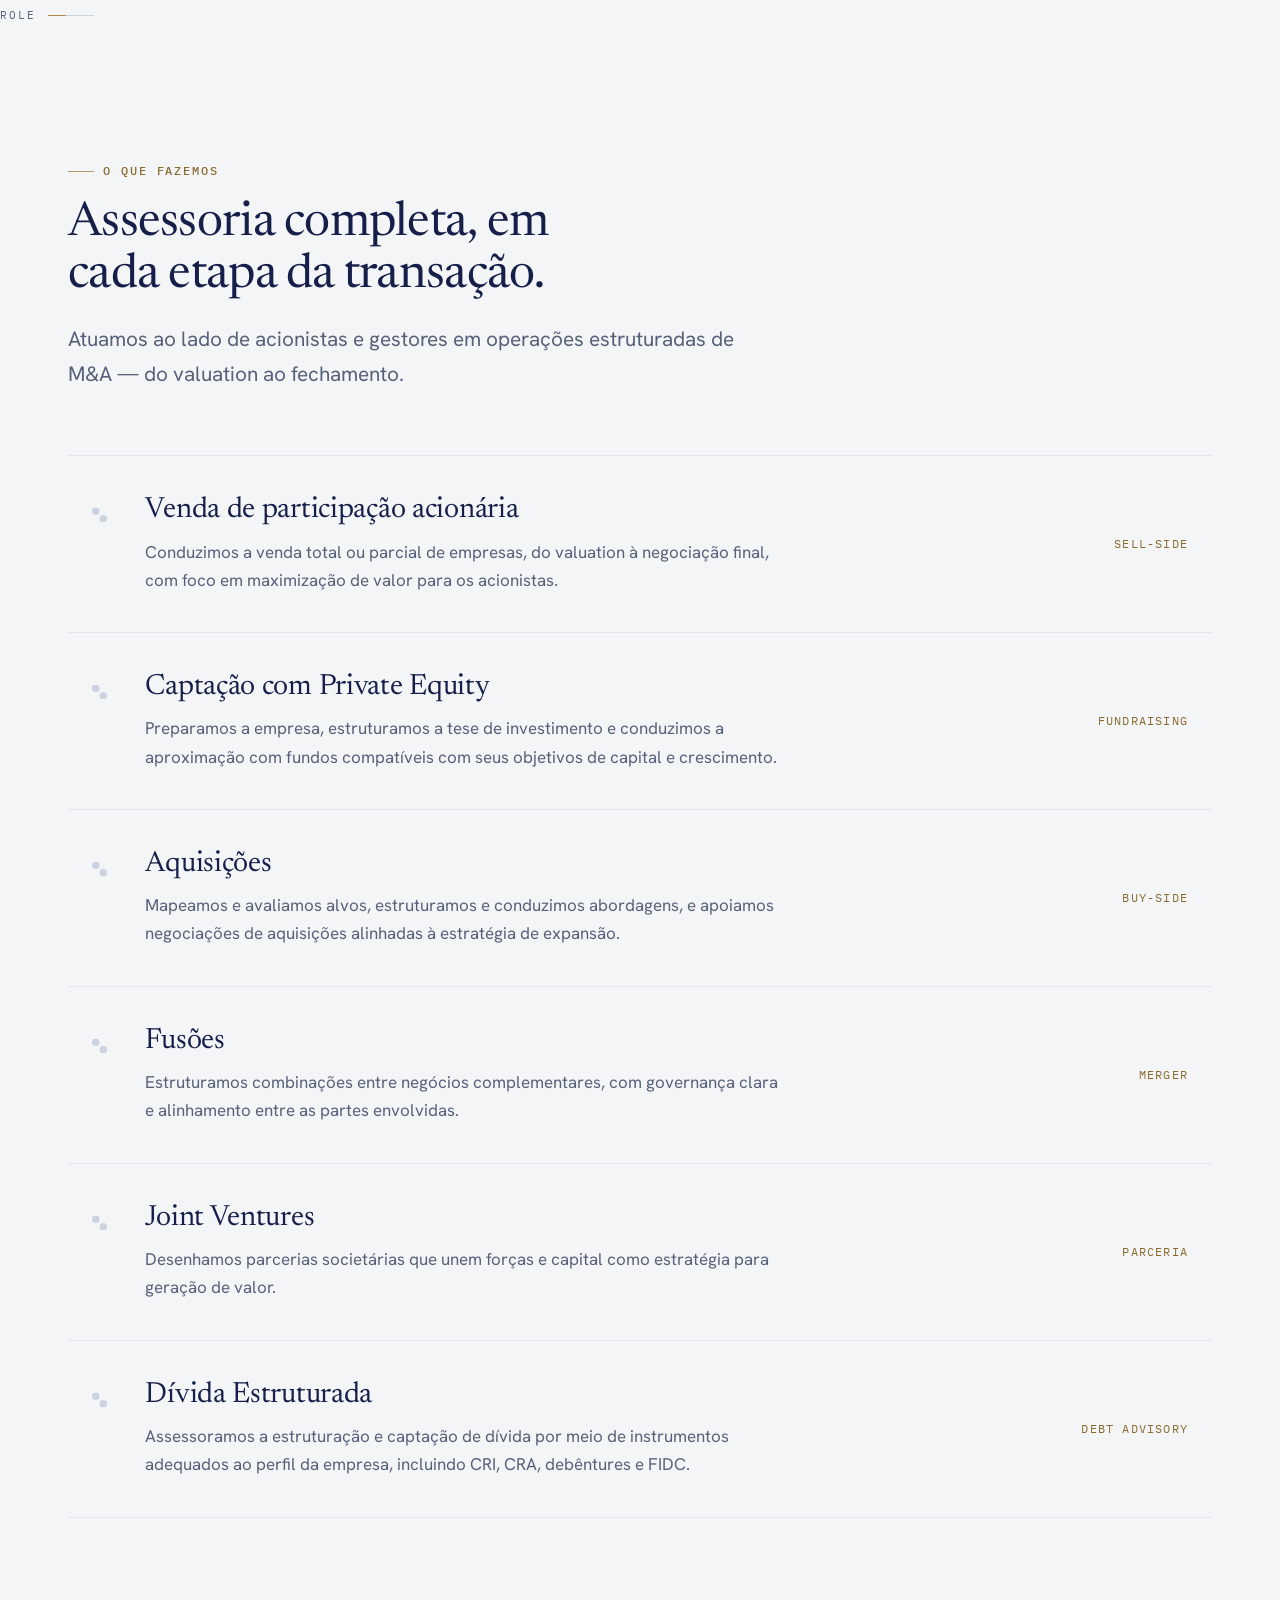
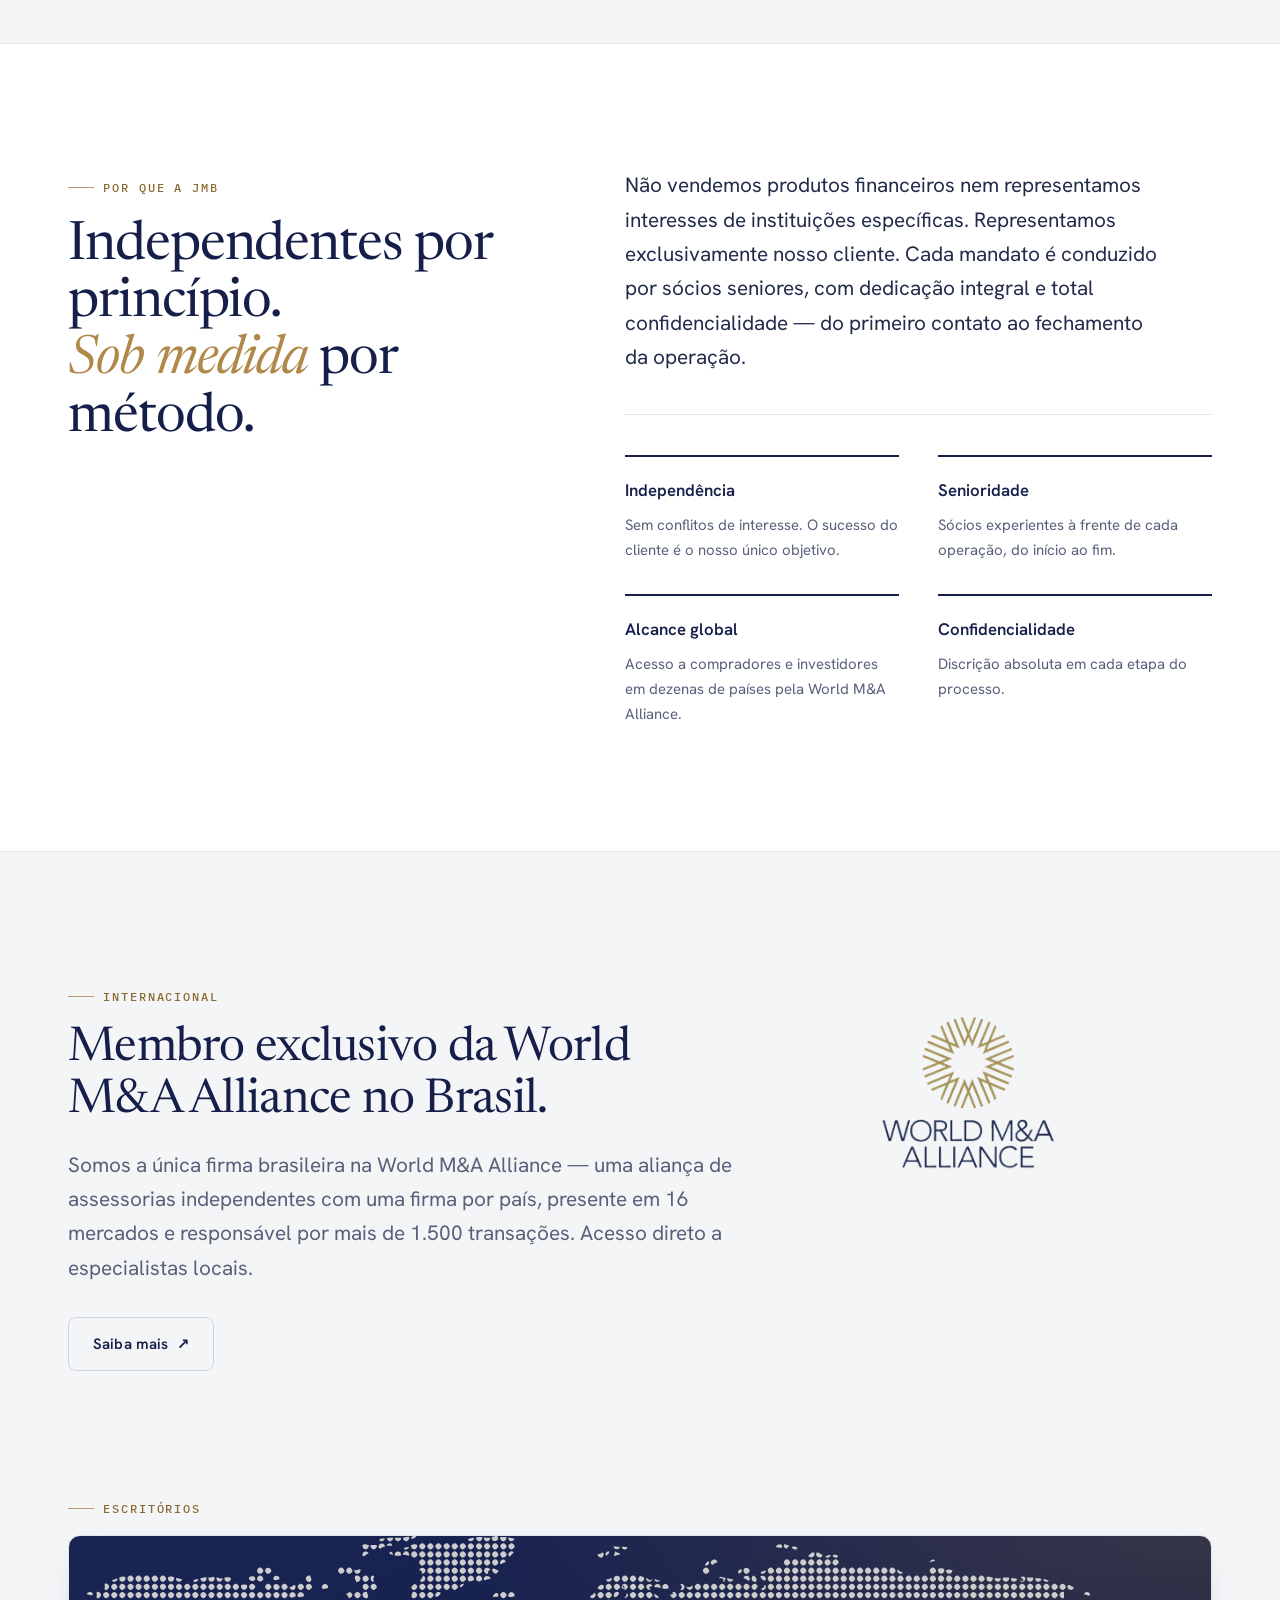
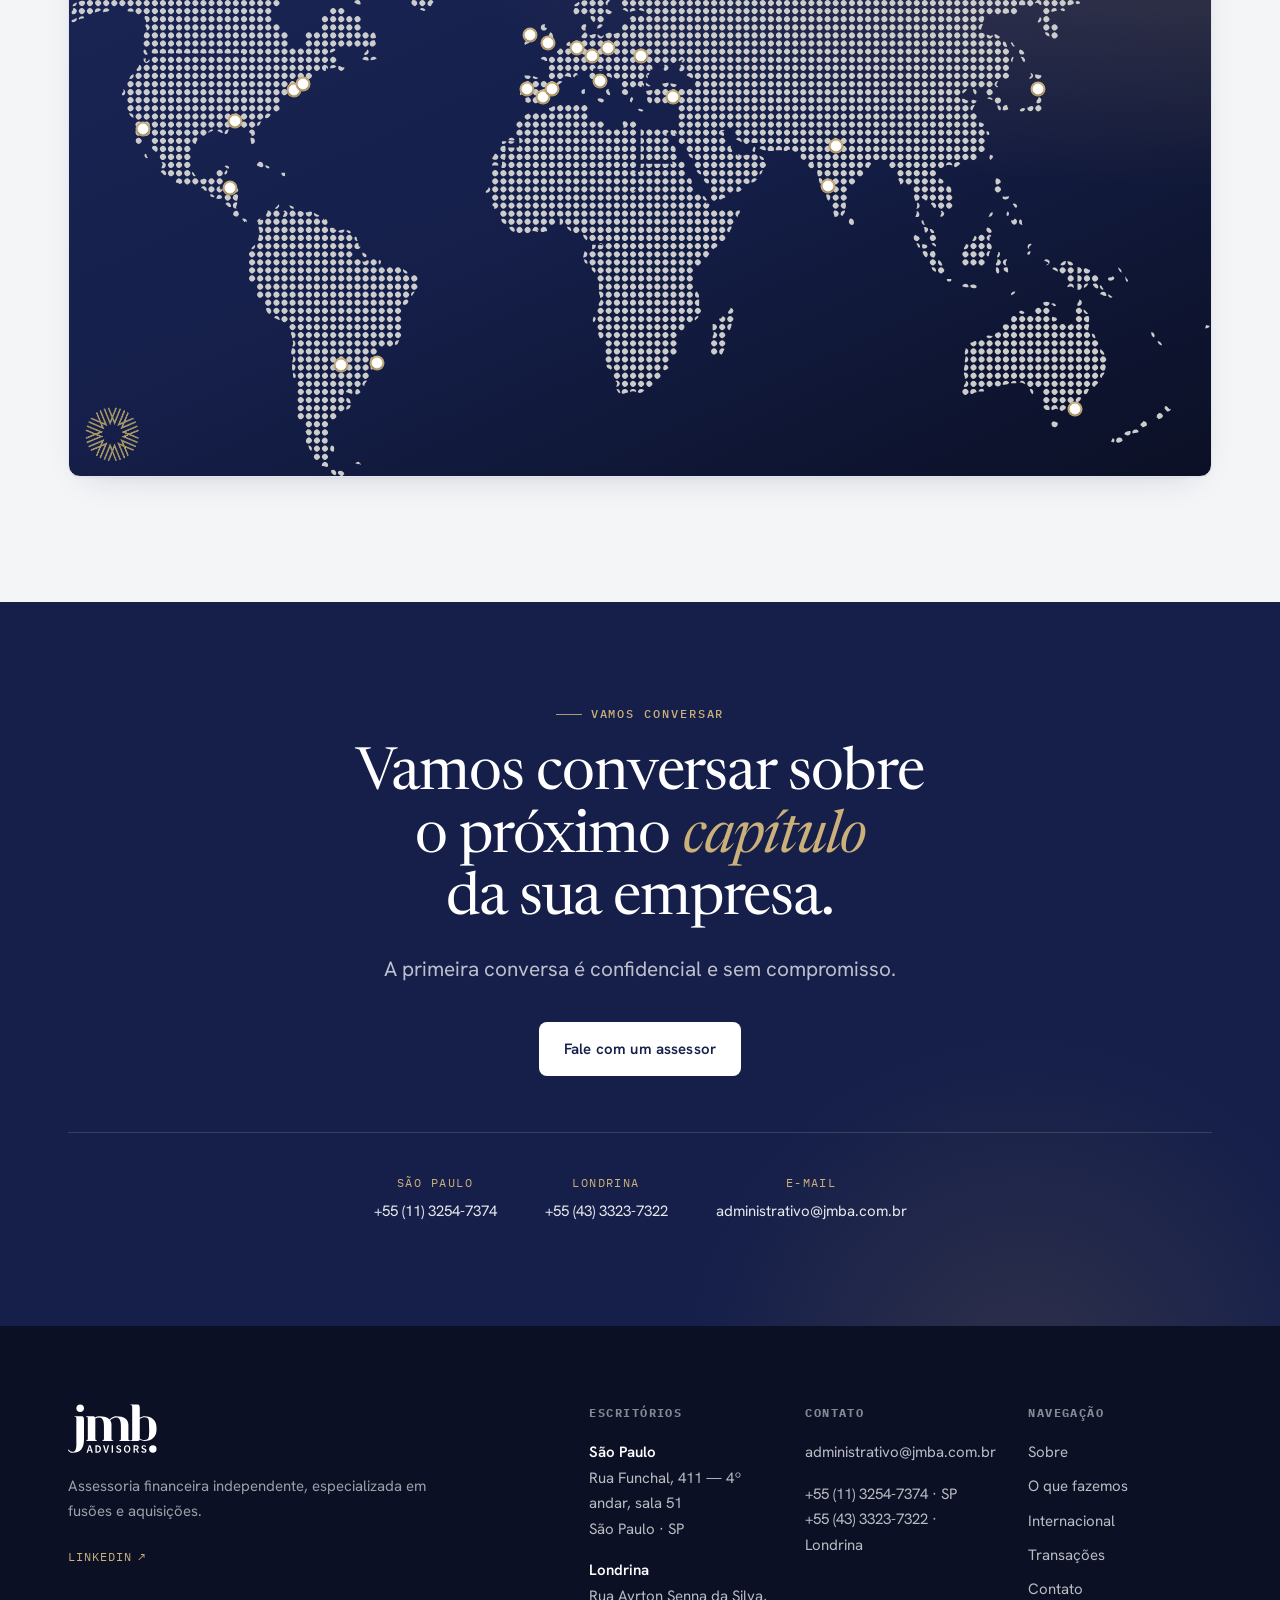
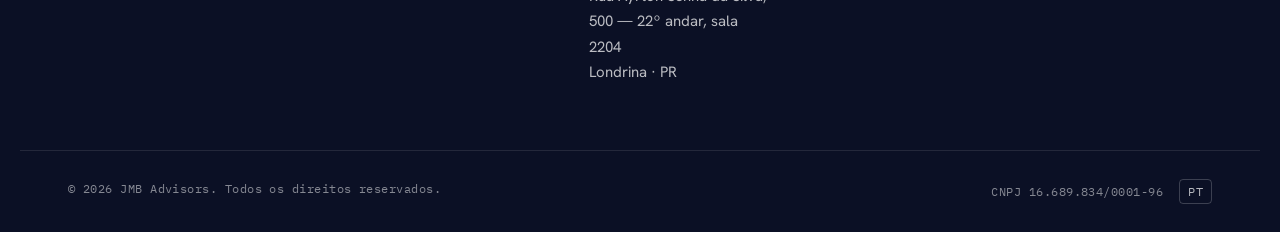
==== commit 945f48a1: "Aprimora seção internacional com branding WMAA e redesign do mapa - Adiciona logo do WMAA ao lado do" ====
--- a/index.html
+++ b/index.html
@@ -20,7 +20,7 @@
   <link rel="preconnect" href="https://fonts.gstatic.com" crossorigin />
   <link href="https://fonts.googleapis.com/css2?family=Hanken+Grotesk:ital,wght@0,400;0,500;0,600;0,700;1,400&family=IBM+Plex+Mono:wght@400;500&family=Newsreader:ital,opsz,wght@0,6..72,400;0,6..72,500;1,6..72,400;1,6..72,500&display=swap" rel="stylesheet" />
 
-  <link rel="stylesheet" href="assets/css/styles.css?v=57" />
+  <link rel="stylesheet" href="assets/css/styles.css?v=64" />
 </head>
 <body id="top">
   <a class="skip-link" href="#conteudo">Pular para o conteúdo</a>
@@ -355,11 +355,14 @@
     <!-- ============ INTERNATIONAL ============ -->
     <section class="section international" id="internacional">
       <div class="container">
-        <div class="international__copy">
-          <p class="eyebrow reveal">Internacional</p>
-          <h2 class="section__title reveal">Membro exclusivo da World M&amp;A Alliance no Brasil.</h2>
-          <p class="section__lede reveal">Somos a única firma brasileira na World M&amp;A Alliance — uma aliança de assessorias independentes com uma firma por país, presente em 16 mercados e responsável por mais de 1.500 transações. Acesso direto a especialistas locais.</p>
-          <a class="btn btn--ghost reveal" href="https://world-ma.com/" target="_blank" rel="noopener">Saiba mais<span class="btn__arrow" aria-hidden="true">↗</span></a>
+        <div class="international__head">
+          <div class="international__copy">
+            <p class="eyebrow reveal">Internacional</p>
+            <h2 class="section__title reveal">Membro exclusivo da World M&amp;A Alliance no Brasil.</h2>
+            <p class="section__lede reveal">Somos a única firma brasileira na World M&amp;A Alliance — uma aliança de assessorias independentes com uma firma por país, presente em 16 mercados e responsável por mais de 1.500 transações. Acesso direto a especialistas locais.</p>
+            <a class="btn btn--ghost reveal" href="https://world-ma.com/" target="_blank" rel="noopener">Saiba mais<span class="btn__arrow" aria-hidden="true">↗</span></a>
+          </div>
+          <img src="assets/img/wmaa_logo.png" alt="World M&A Alliance" class="international__logo reveal" loading="lazy" />
         </div>
         <p class="eyebrow international__map-label reveal">Escritórios</p>
         <div class="international__visual reveal">
--- a/assets/css/styles.css
+++ b/assets/css/styles.css
@@ -240,6 +240,9 @@
 }
 .mobile-nav[hidden] { display: none; }
 .mobile-nav.is-open { opacity: 1; transform: none; pointer-events: auto; }
+/* When menu is open, make logo and close button dark for visibility over light background */
+body:has(.mobile-nav.is-open) .site-header .brand { color: var(--ink); }
+body:has(.mobile-nav.is-open) .site-header .menu-toggle span { background: var(--ink); }
 .mobile-nav ul { display: flex; flex-direction: column; gap: 0.25rem; margin-bottom: 2rem; }
 .mobile-nav ul a {
   font-family: var(--font-display);
@@ -577,7 +580,25 @@
 .pillar__desc { color: var(--slate); margin-top: 0.5rem; font-size: var(--fs-sm); }
 
 /* ---------- International ---------- */
-.international__copy { max-width: 46rem; }
+.international__head {
+  display: flex;
+  align-items: flex-start;
+  justify-content: space-between;
+  gap: clamp(2rem, 6vw, 4rem);
+  margin-bottom: clamp(2.5rem, 5vw, 4rem);
+}
+.international__copy { max-width: 46rem; flex: 1; }
+.international__logo {
+  flex: 0 0 auto;
+  width: 200px;
+  height: auto;
+  aspect-ratio: auto;
+  background-color: var(--paper);
+  padding: 0.75rem;
+  border-radius: var(--radius-card);
+  margin-right: 9.0rem;
+  margin-top: 1.5rem;
+}
 .international__map-label { margin-top: clamp(2.5rem, 6vw, 4rem); margin-bottom: 1rem; }
 
 /* Map card, aligned to the content container. Deliberately unpadded: the
@@ -587,23 +608,43 @@
    padding to this element — wrap .worldmap itself if inset is needed. */
 .international__visual {
   aspect-ratio: 566.4 / 268.5;
-  background: var(--surface);
+  background:
+    radial-gradient(120% 85% at 100% 0%, rgba(176, 137, 74, 0.22), transparent 55%),
+    linear-gradient(155deg, #1a2555 0%, var(--ink) 46%, var(--midnight) 100%);
   border: 1px solid var(--mist);
   border-radius: var(--radius-card);
   box-shadow: var(--shadow-card);
+  position: relative;
+  overflow: hidden;
+}
+.international__visual::after {
+  content: "";
+  position: absolute;
+  left: 14px;
+  bottom: 14px;
+  width: 57px;
+  height: 57px;
+  background-image: url('../img/wmaa_simbolo.png');
+  background-repeat: no-repeat;
+  background-position: center;
+  background-size: contain;
+  opacity: 1;
+  pointer-events: none;
+  z-index: 2;
 }
 
 /* World map with office pins — structure/colors/coordinates per design handoff
    (assets/mapa/README.md). Pin color is intentionally its own token, distinct
    from the brand accent, per that spec. */
 .worldmap {
-  --wmap-pin: #1e3a5f;
-  --wmap-pin-hover: #3e6089;
+  --wmap-pin: #ffffff;
+  --wmap-pin-hover: var(--brass-tint);
   --wmap-pin-size: 11px;
   position: relative;
   width: 100%;
   height: 100%;
   font-family: Helvetica, Arial, sans-serif;
+  z-index: 1;
 }
 .worldmap__land {
   position: absolute; inset: 0;
@@ -644,7 +685,7 @@
   border-radius: 50%;
   background: var(--wmap-pin);
   border: 1.5px solid #fff;
-  box-shadow: 0 1px 3px rgba(0, 0, 0, 0.35);
+  box-shadow: 0 1px 3px rgba(0, 0, 0, 0.35), 0 0 0 2px var(--brass-tint);
   box-sizing: border-box;
   transition: transform 0.15s ease, background 0.15s ease;
 }
@@ -662,7 +703,7 @@
   transform: translateX(-50%);
   translate: 0 4px;
   scale: 0.96;
-  background: var(--wmap-pin);
+  background: var(--midnight);
   color: #fff;
   padding: 5px 10px;
   border-radius: 6px;
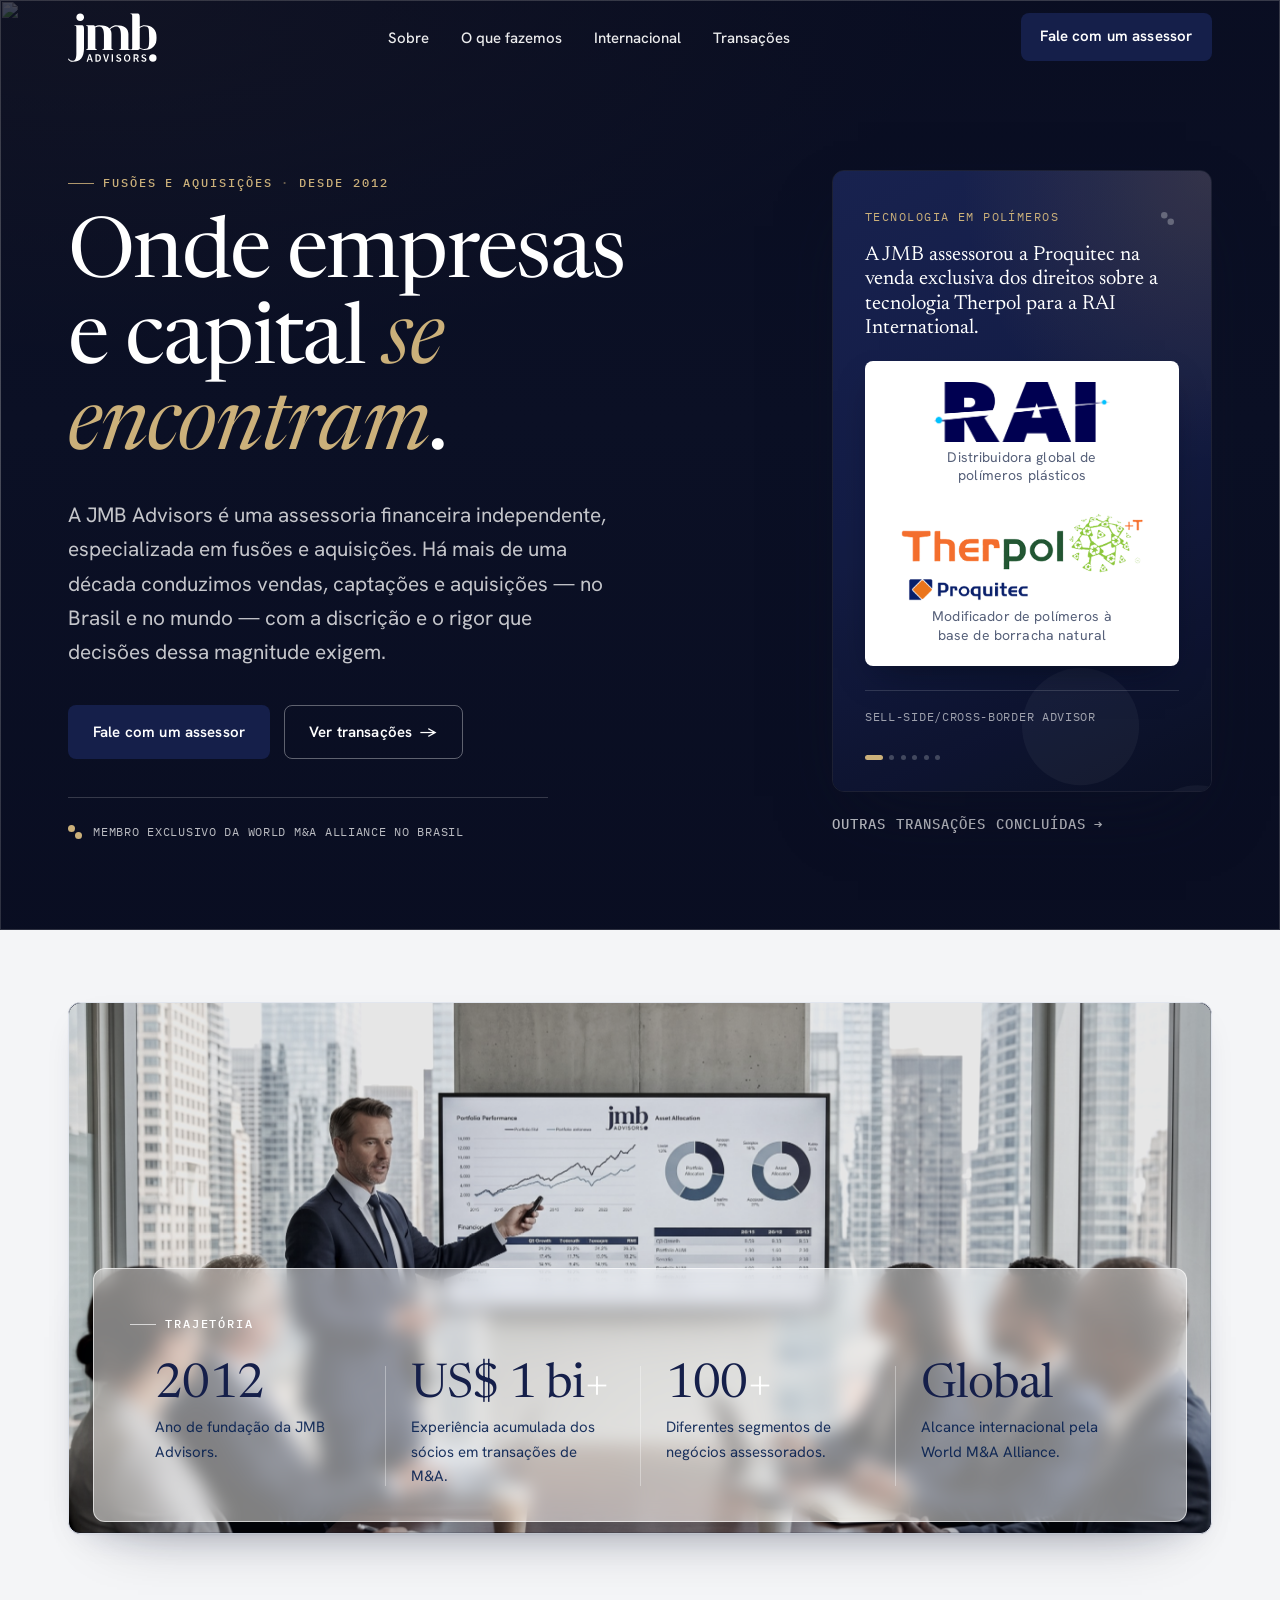
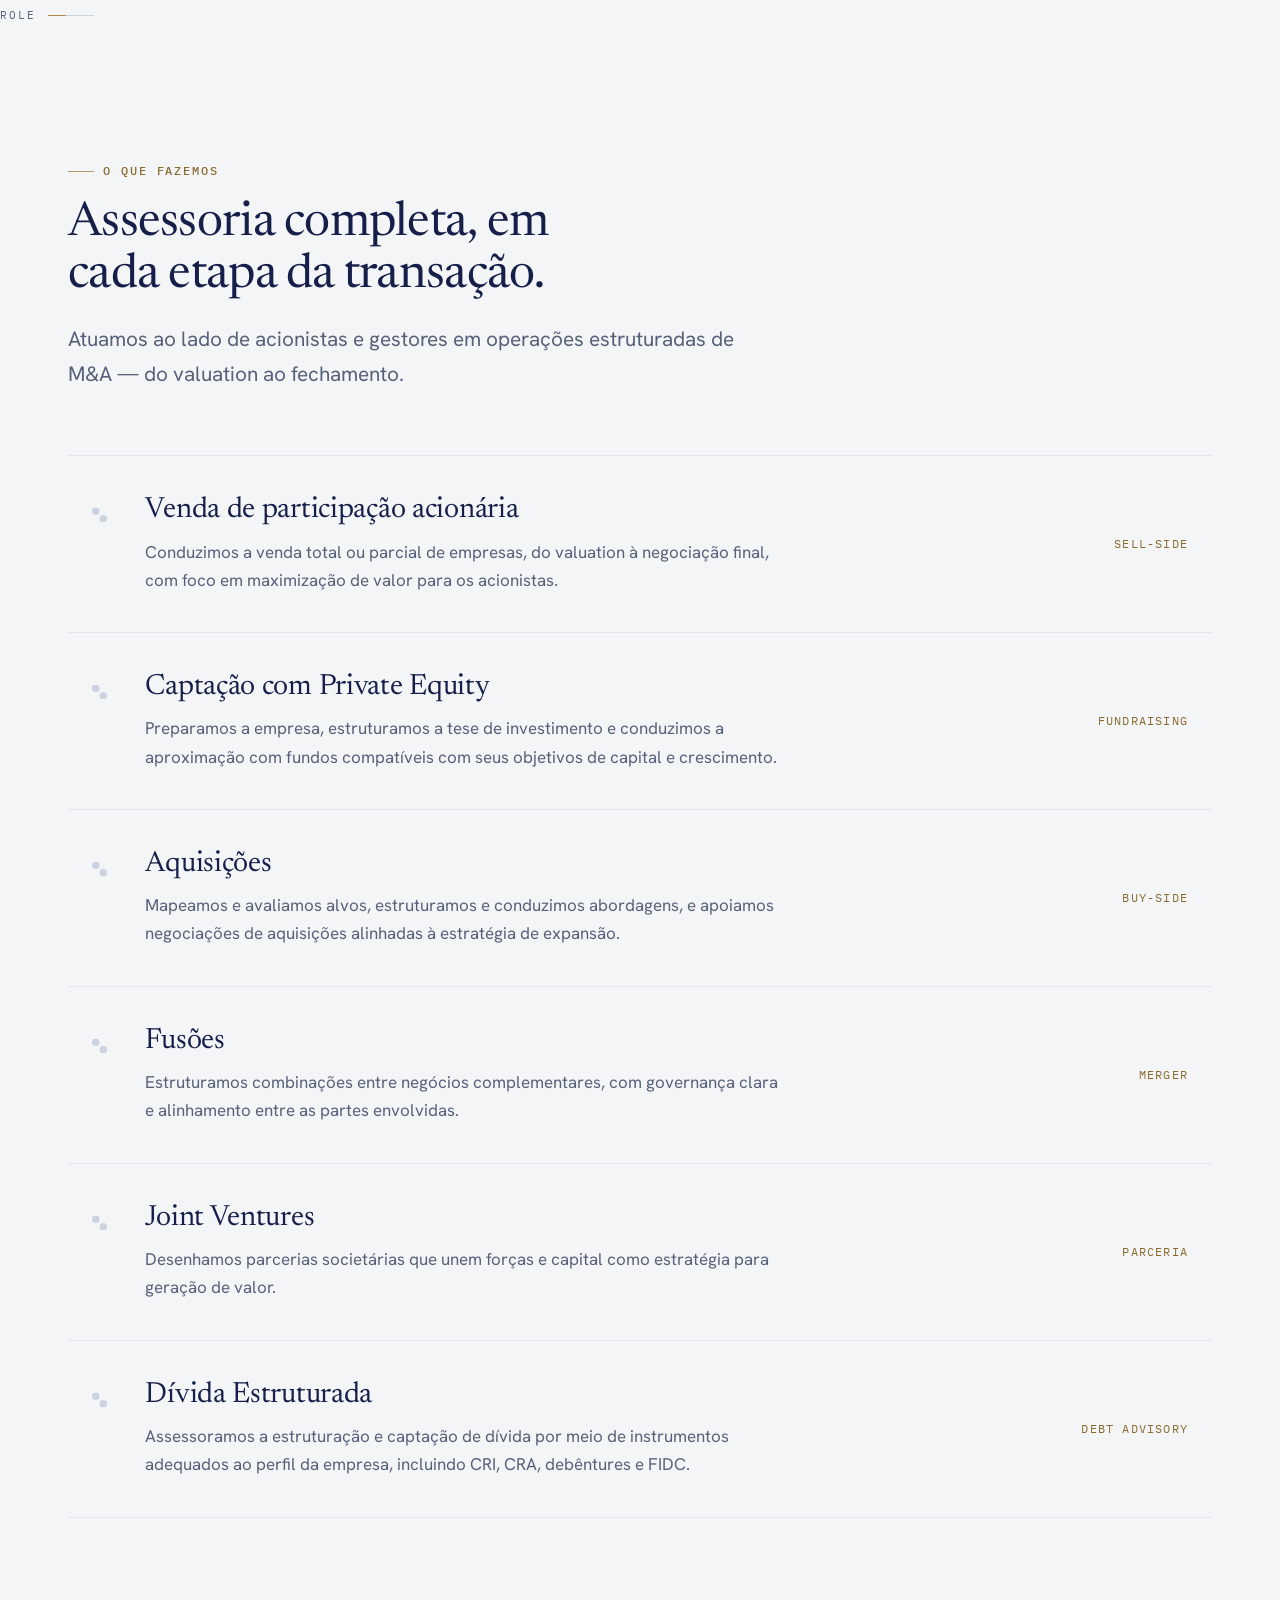
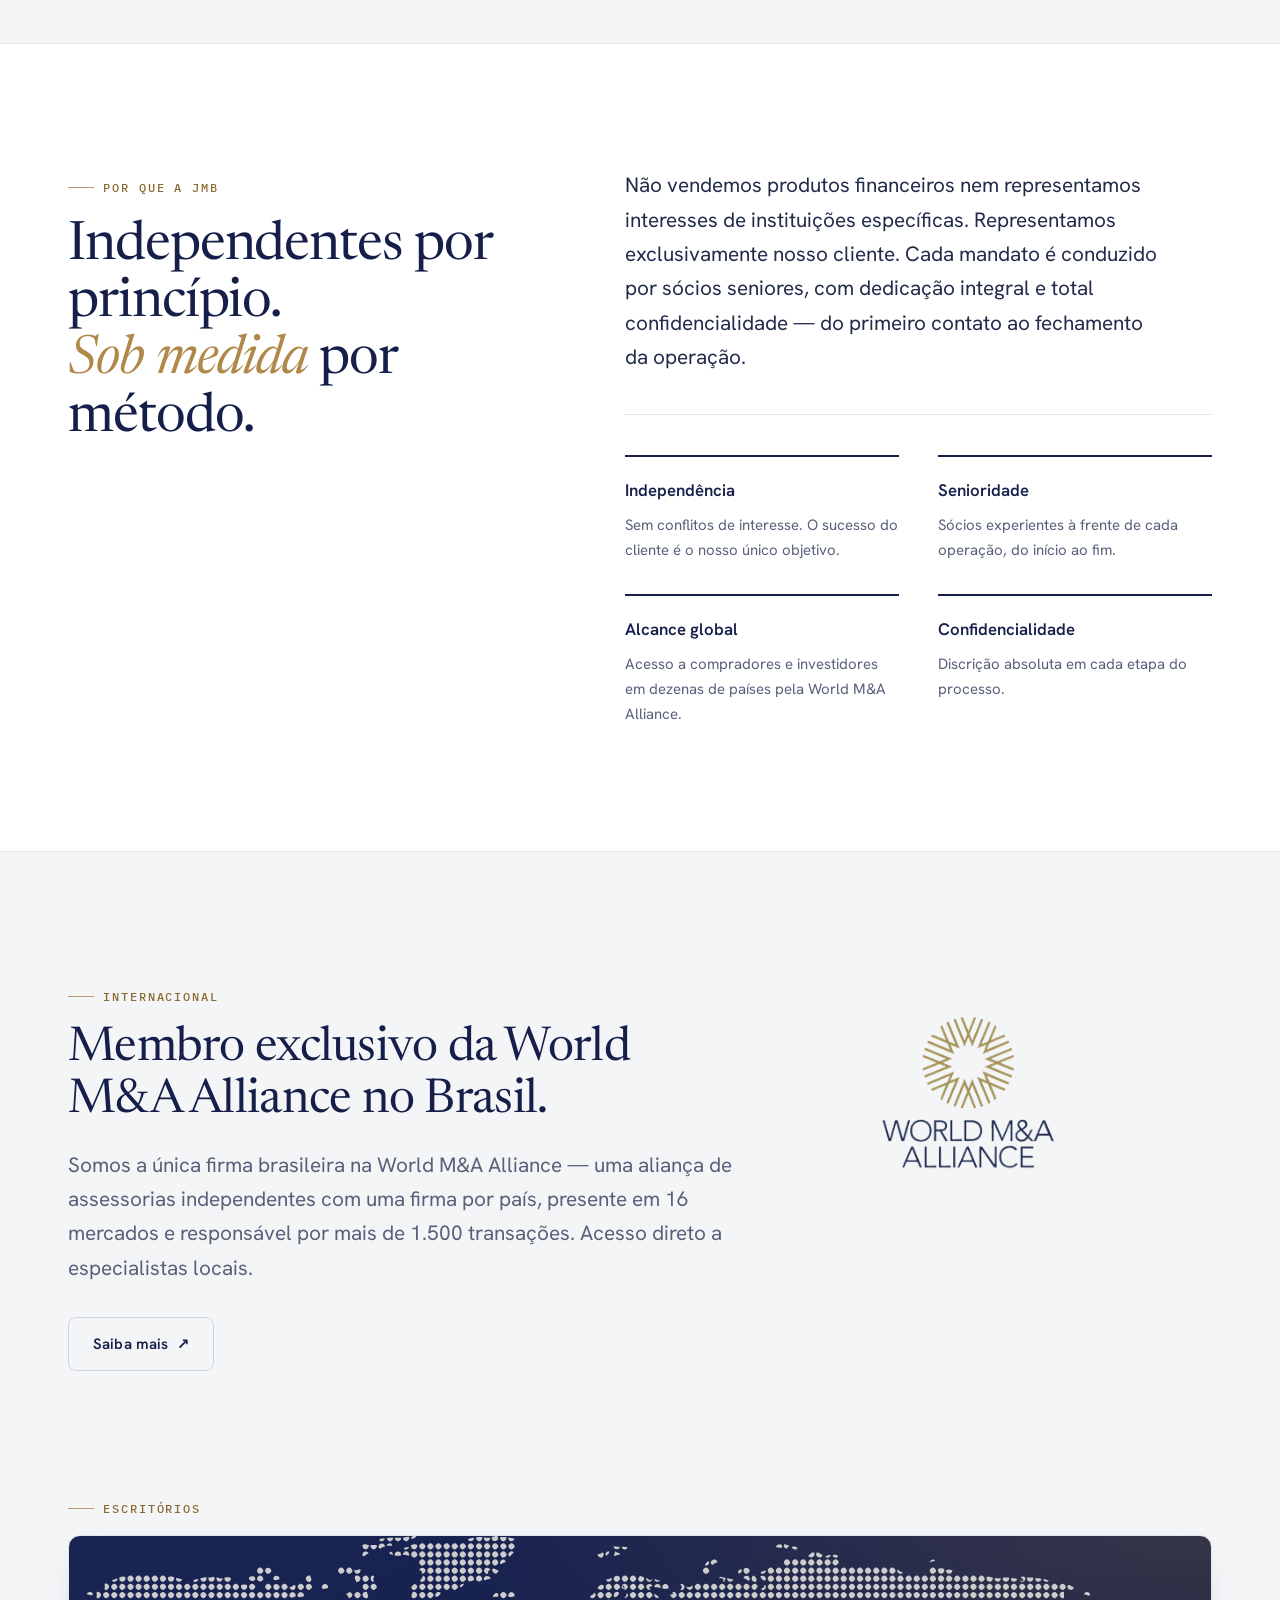
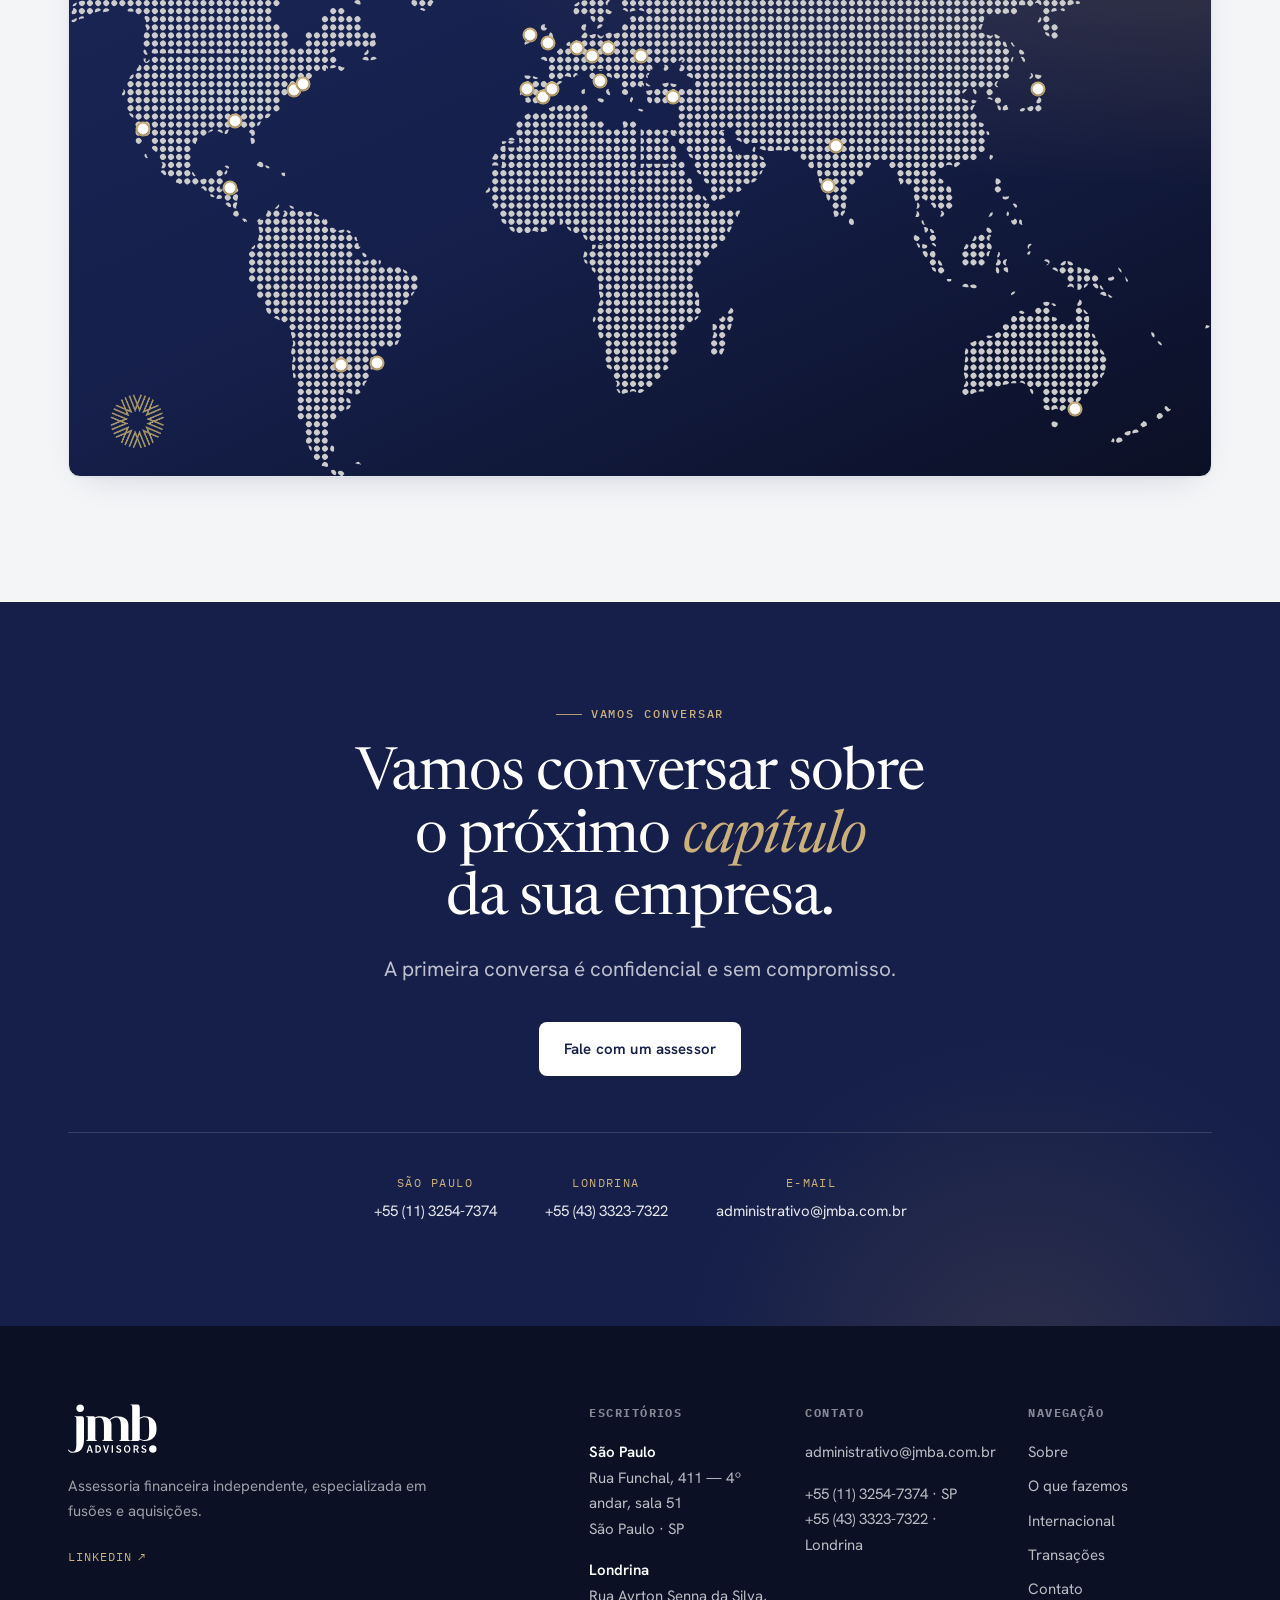
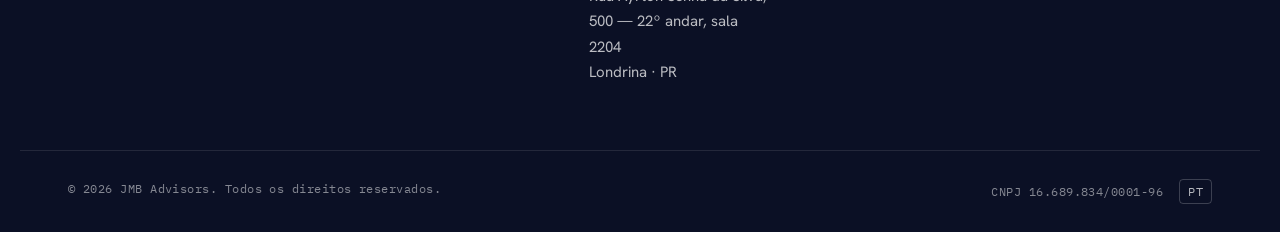
==== commit e1e0988b: "Oculta navegação do rodapé e reduz pins do mapa no mobile - Remove a coluna "Navegação" do rodapé em" ====
--- a/index.html
+++ b/index.html
@@ -535,7 +535,7 @@
             <p><a href="tel:+551132547374">+55 (11) 3254-7374</a> · SP<br /><a href="tel:+554333237322">+55 (43) 3323-7322</a> · Londrina</p>
           </div>
         </div>
-        <div class="footer-col">
+        <div class="footer-col footer-col--nav">
           <h3 class="footer-col__title">Navegação</h3>
           <ul class="footer-col__body footer-nav">
             <li><a href="#sobre">Sobre</a></li>
--- a/assets/css/styles.css
+++ b/assets/css/styles.css
@@ -620,10 +620,10 @@
 .international__visual::after {
   content: "";
   position: absolute;
-  left: 14px;
-  bottom: 14px;
-  width: 57px;
-  height: 57px;
+  left: 3.5%;
+  bottom: 5%;
+  width: clamp(28px, 9%, 57px);
+  aspect-ratio: 1;
   background-image: url('../img/wmaa_simbolo.png');
   background-repeat: no-repeat;
   background-position: center;
@@ -1092,6 +1092,10 @@
   .stat + .stat:nth-child(odd)::before { display: none; }
   .tombstones .tombstone { flex: 0 0 calc((100% - clamp(1rem, 2vw, 1.5rem)) / 2); }
   .site-footer__inner { grid-template-columns: 1fr; }
+  .footer-col--nav { display: none; }
+  .international__head { flex-direction: column; align-items: flex-start; gap: 1.5rem; }
+  .international__logo { width: 140px; margin-right: 0; margin-top: 0; }
+  .worldmap { --wmap-pin-size: 4px; }
 }
 
 @media (max-width: 560px) {
